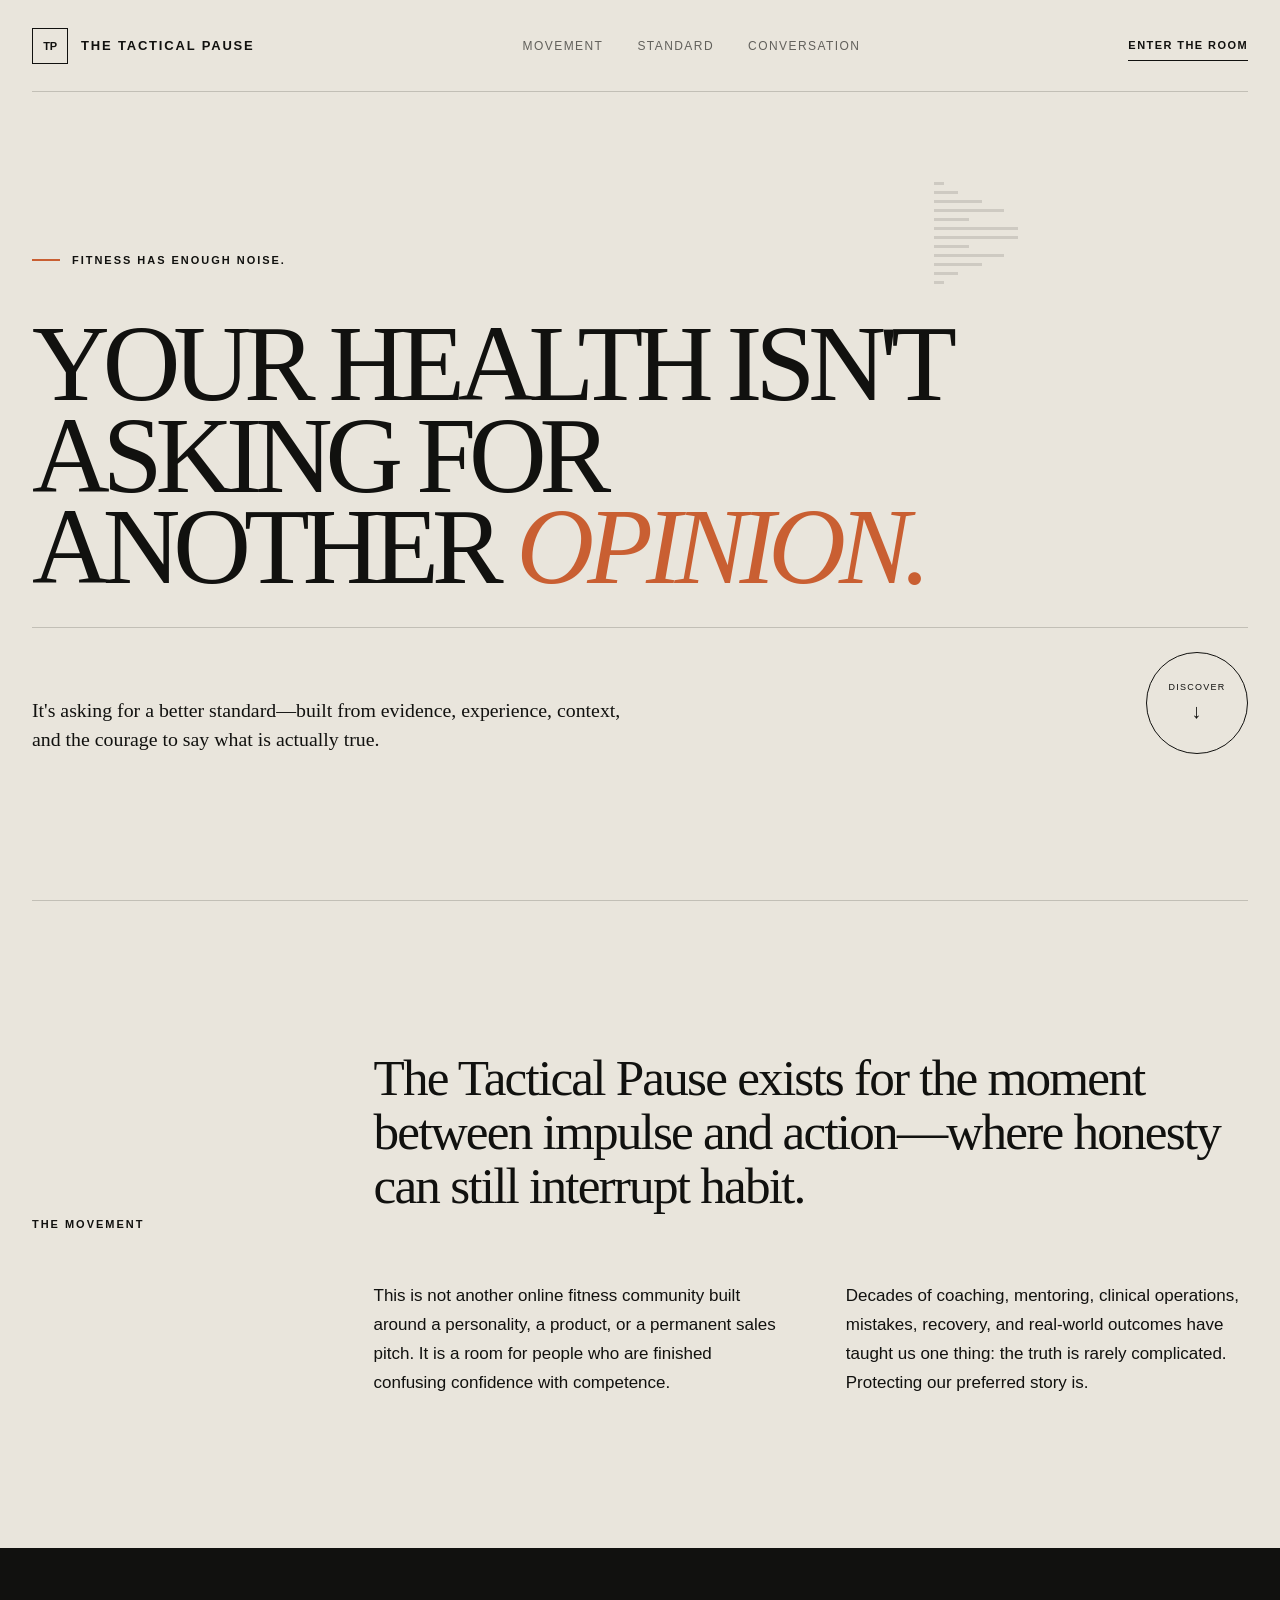
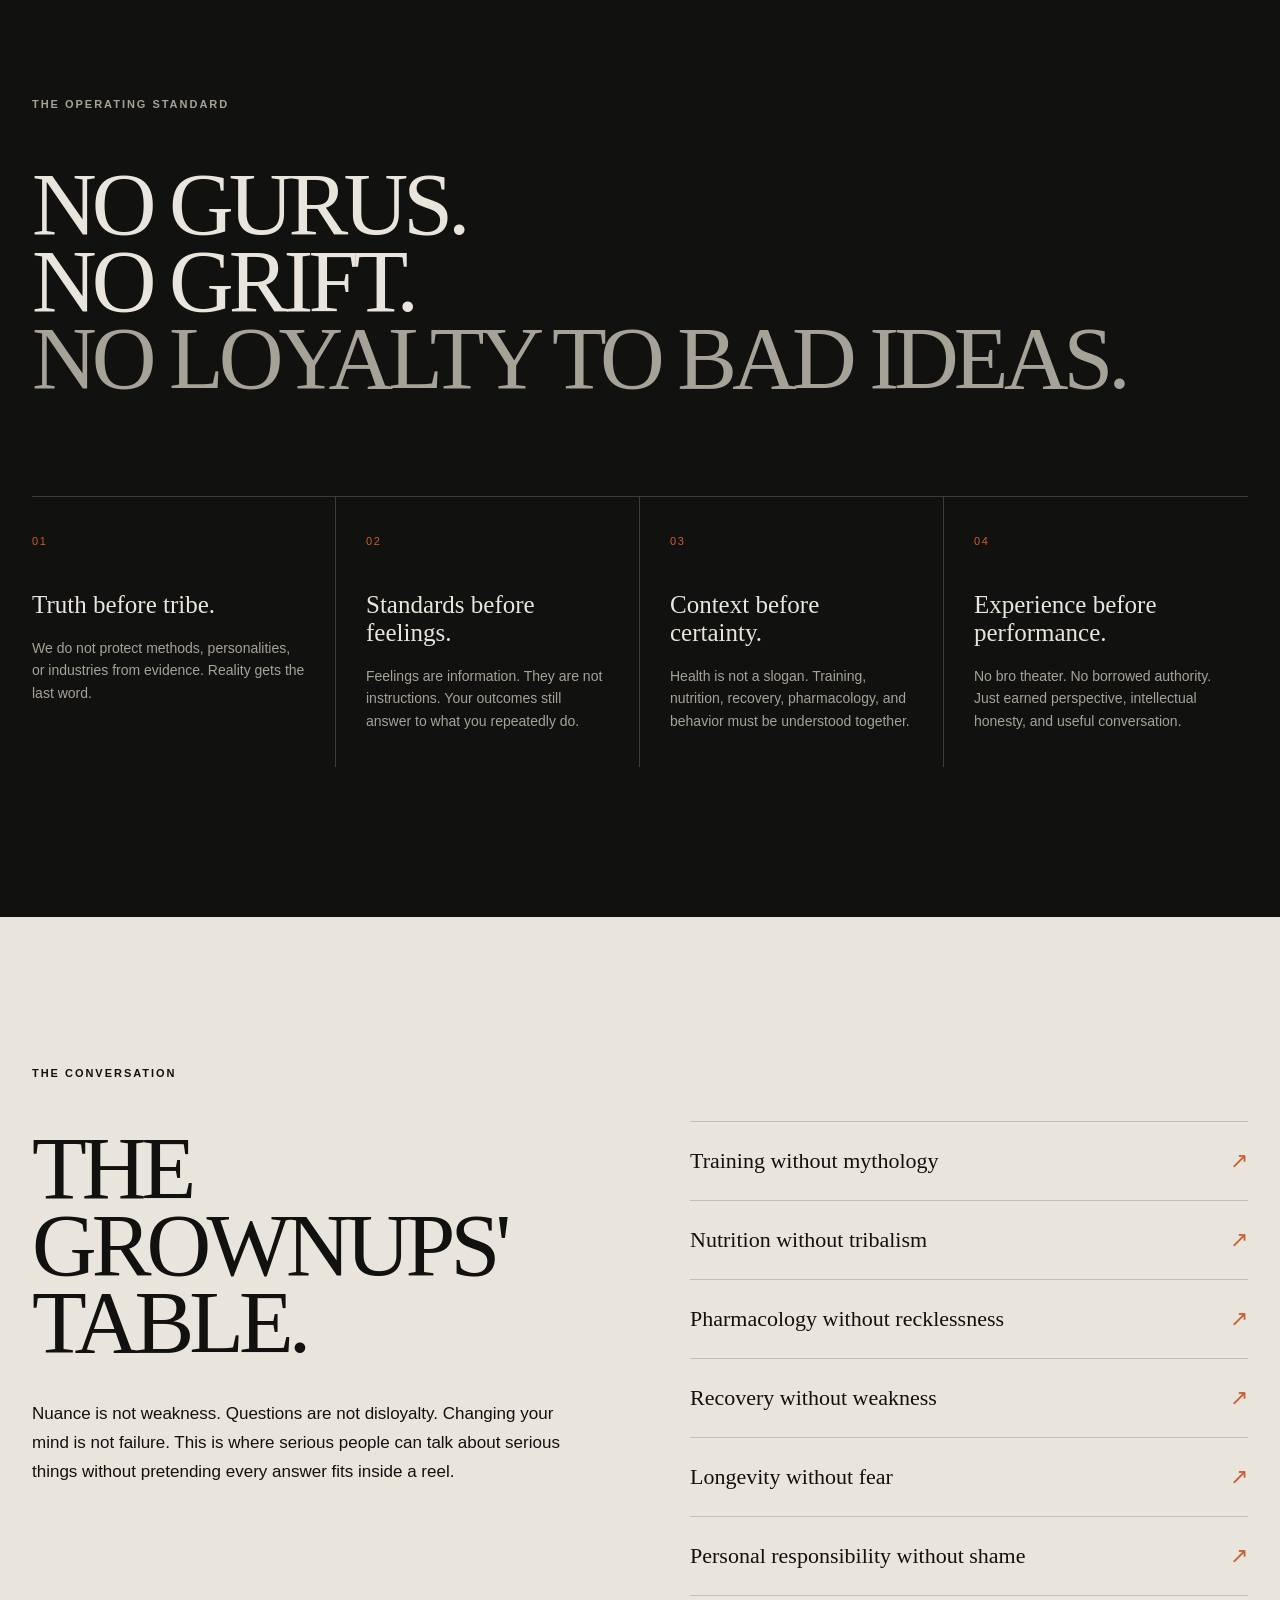
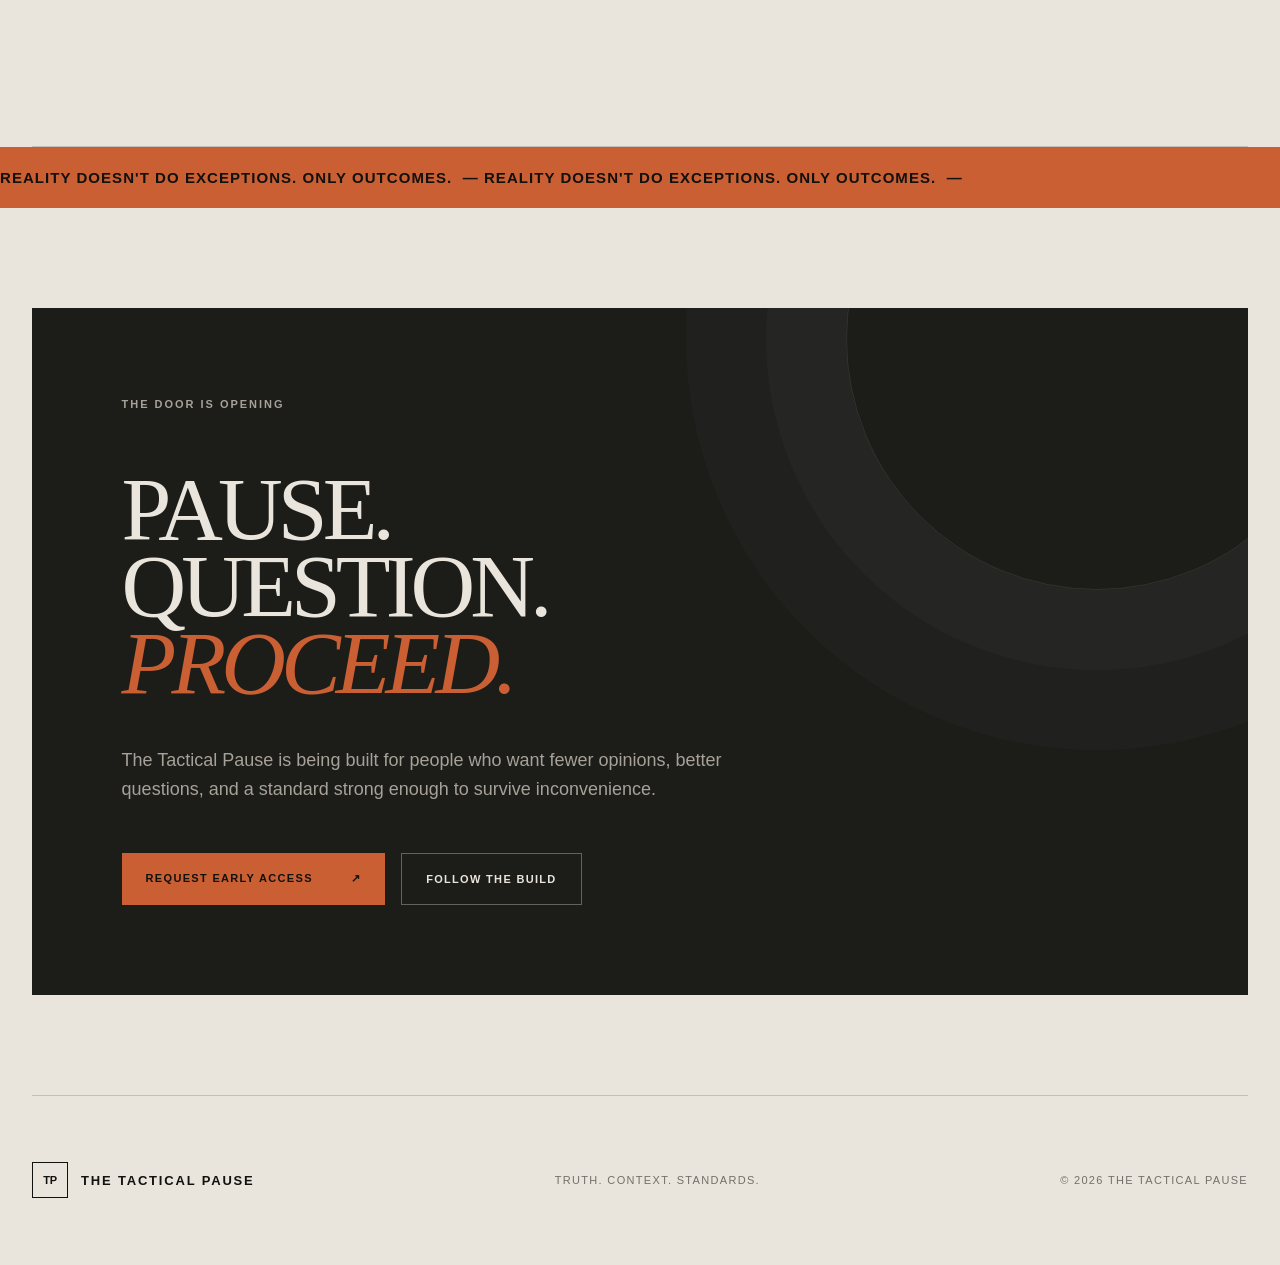
==== index.html @ b5e0a0fc "Add files via upload" ====
<!doctype html>
<html lang="en">
<head>
  <meta charset="utf-8" />
  <meta name="viewport" content="width=device-width, initial-scale=1" />
  <title>The Tactical Pause</title>
  <meta name="description" content="A higher standard for health, performance, and personal responsibility—built from decades of coaching, clinical operations, and lived experience." />
  <meta property="og:title" content="The Tactical Pause" />
  <meta property="og:description" content="Your health isn't asking for another opinion. It's asking for a better standard." />
  <meta property="og:type" content="website" />
  <meta property="og:url" content="https://thetacticalpause.com" />
  <meta name="theme-color" content="#11110f" />
  <link rel="canonical" href="https://thetacticalpause.com" />
  <link rel="stylesheet" href="styles.css" />
</head>
<body>
  <main>
    <header class="nav shell">
      <a class="brand" href="#top" aria-label="The Tactical Pause home"><span class="brand-mark">TP</span><span>The Tactical Pause</span></a>
      <nav aria-label="Main navigation"><a href="#movement">Movement</a><a href="#standard">Standard</a><a href="#conversation">Conversation</a></nav>
      <a class="nav-cta" href="#join">Enter the room</a>
    </header>

    <section id="top" class="hero shell">
      <div class="eyebrow"><span></span> Fitness has enough noise.</div>
      <h1>YOUR HEALTH ISN'T ASKING FOR<br>ANOTHER <em>OPINION.</em></h1>
      <div class="hero-bottom">
        <p>It's asking for a better standard—built from evidence, experience, context, and the courage to say what is actually true.</p>
        <a class="circle-link" href="#movement" aria-label="Discover the movement"><span>Discover</span><b>↓</b></a>
      </div>
      <div class="signal" aria-hidden="true"><i></i><i></i><i></i><i></i><i></i><i></i><i></i><i></i><i></i><i></i><i></i><i></i></div>
    </section>

    <section id="movement" class="manifesto section shell">
      <div class="section-label">The movement</div>
      <div class="manifesto-copy">
        <p class="lead">The Tactical Pause exists for the moment between impulse and action—where honesty can still interrupt habit.</p>
        <div class="columns">
          <p>This is not another online fitness community built around a personality, a product, or a permanent sales pitch. It is a room for people who are finished confusing confidence with competence.</p>
          <p>Decades of coaching, mentoring, clinical operations, mistakes, recovery, and real-world outcomes have taught us one thing: the truth is rarely complicated. Protecting our preferred story is.</p>
        </div>
      </div>
    </section>

    <section id="standard" class="standard section">
      <div class="shell">
        <div class="section-label light">The operating standard</div>
        <h2>NO GURUS.<br>NO GRIFT.<br><span>NO LOYALTY TO BAD IDEAS.</span></h2>
        <div class="principles">
          <article><span>01</span><h3>Truth before tribe.</h3><p>We do not protect methods, personalities, or industries from evidence. Reality gets the last word.</p></article>
          <article><span>02</span><h3>Standards before feelings.</h3><p>Feelings are information. They are not instructions. Your outcomes still answer to what you repeatedly do.</p></article>
          <article><span>03</span><h3>Context before certainty.</h3><p>Health is not a slogan. Training, nutrition, recovery, pharmacology, and behavior must be understood together.</p></article>
          <article><span>04</span><h3>Experience before performance.</h3><p>No bro theater. No borrowed authority. Just earned perspective, intellectual honesty, and useful conversation.</p></article>
        </div>
      </div>
    </section>

    <section id="conversation" class="conversation section shell">
      <div class="section-label">The conversation</div>
      <div class="conversation-grid">
        <div><h2>THE GROWNUPS'<br>TABLE.</h2><p>Nuance is not weakness. Questions are not disloyalty. Changing your mind is not failure. This is where serious people can talk about serious things without pretending every answer fits inside a reel.</p></div>
        <ul>
          <li>Training without mythology <span>↗</span></li><li>Nutrition without tribalism <span>↗</span></li><li>Pharmacology without recklessness <span>↗</span></li><li>Recovery without weakness <span>↗</span></li><li>Longevity without fear <span>↗</span></li><li>Personal responsibility without shame <span>↗</span></li>
        </ul>
      </div>
    </section>

    <section class="quote-band"><div class="marquee"><span>REALITY DOESN'T DO EXCEPTIONS. ONLY OUTCOMES. &nbsp;—&nbsp; </span><span>REALITY DOESN'T DO EXCEPTIONS. ONLY OUTCOMES. &nbsp;—&nbsp; </span></div></section>

    <section id="join" class="join section shell">
      <div class="join-card">
        <div class="section-label light">The door is opening</div>
        <h2>PAUSE.<br>QUESTION.<br><em>PROCEED.</em></h2>
        <p>The Tactical Pause is being built for people who want fewer opinions, better questions, and a standard strong enough to survive inconvenience.</p>
        <div class="actions"><a class="primary" href="mailto:contact@thetacticalpause.com?subject=The%20Tactical%20Pause%20-%20Early%20Access">Request early access <span>↗</span></a><a class="secondary" href="https://instagram.com/nerddisguisedasabro" target="_blank" rel="noreferrer">Follow the build</a></div>
      </div>
    </section>

    <footer class="footer shell"><a class="brand" href="#top"><span class="brand-mark">TP</span><span>The Tactical Pause</span></a><p>Truth. Context. Standards.</p><p>© <span id="year"></span> The Tactical Pause</p></footer>
  </main>
  <script>document.getElementById('year').textContent = new Date().getFullYear();</script>
</body>
</html>
---- styles.css ----
:root{--ink:#11110f;--paper:#e9e5dc;--muted:#a7a298;--burn:#c95f32;--line:rgba(17,17,15,.18)}*{box-sizing:border-box}html{scroll-behavior:smooth}body{margin:0;background:var(--paper);color:var(--ink);font-family:Arial,Helvetica,sans-serif}a{color:inherit;text-decoration:none}.shell{width:min(1420px,calc(100% - 64px));margin:0 auto}.nav{height:92px;display:flex;align-items:center;justify-content:space-between;border-bottom:1px solid var(--line);position:relative;z-index:10}.brand{display:flex;gap:13px;align-items:center;text-transform:uppercase;font-weight:800;font-size:13px;letter-spacing:.14em}.brand-mark{width:36px;height:36px;display:grid;place-items:center;border:1px solid currentColor;font-size:11px;letter-spacing:-.03em}nav{display:flex;gap:34px;font-size:12px;text-transform:uppercase;letter-spacing:.12em}nav a{opacity:.62;transition:opacity .2s}nav a:hover{opacity:1}.nav-cta{border-bottom:1px solid;padding:9px 0;text-transform:uppercase;font-size:11px;font-weight:800;letter-spacing:.13em}.hero{min-height:calc(100vh - 92px);display:flex;flex-direction:column;justify-content:center;position:relative;overflow:hidden;padding:70px 0 54px}.eyebrow,.section-label{text-transform:uppercase;letter-spacing:.18em;font-size:11px;font-weight:800;display:flex;align-items:center;gap:12px}.eyebrow span{display:block;width:28px;height:2px;background:var(--burn)}h1{font-family:Georgia,'Times New Roman',serif;font-size:clamp(58px,8.4vw,136px);line-height:.85;letter-spacing:-.065em;font-weight:500;margin:52px 0 34px;max-width:1300px}h1 em,.join h2 em{color:var(--burn);font-weight:500}.hero-bottom{display:flex;justify-content:space-between;align-items:end;border-top:1px solid var(--line);padding-top:24px}.hero-bottom p{max-width:620px;font-family:Georgia,serif;font-size:clamp(18px,1.55vw,24px);line-height:1.45;margin:0}.circle-link{width:102px;height:102px;border:1px solid var(--ink);border-radius:50%;display:flex;flex-direction:column;justify-content:center;align-items:center;gap:8px;text-transform:uppercase;font-size:9px;letter-spacing:.14em;transition:.25s}.circle-link b{font-size:20px}.circle-link:hover{background:var(--ink);color:var(--paper);transform:rotate(-6deg)}.signal{display:flex;align-items:end;gap:6px;position:absolute;right:18%;top:12%;height:88px;opacity:.12;transform:rotate(90deg)}.signal i{width:3px;background:var(--ink);animation:pulse 1.5s ease-in-out infinite alternate}.signal i:nth-child(1),.signal i:nth-child(12){height:10px}.signal i:nth-child(2),.signal i:nth-child(11){height:24px}.signal i:nth-child(3),.signal i:nth-child(10){height:48px}.signal i:nth-child(4),.signal i:nth-child(9){height:70px}.signal i:nth-child(5),.signal i:nth-child(8){height:35px}.signal i:nth-child(6),.signal i:nth-child(7){height:84px}.signal i:nth-child(odd){animation-delay:.25s}@keyframes pulse{to{transform:scaleY(.55)}}.section{padding-top:150px;padding-bottom:150px}.manifesto{display:grid;grid-template-columns:1fr 3fr;gap:50px;border-top:1px solid var(--line)}.manifesto-copy .lead{font-family:Georgia,serif;font-size:clamp(34px,4vw,64px);line-height:1.05;letter-spacing:-.035em;margin:0 0 70px;max-width:1050px}.columns{display:grid;grid-template-columns:1fr 1fr;gap:70px;max-width:920px;margin-left:auto}.columns p{font-size:17px;line-height:1.7;margin:0}.standard{background:var(--ink);color:var(--paper)}.section-label.light{color:var(--muted)}.standard h2,.conversation h2,.join h2{font-family:Georgia,serif;font-size:clamp(52px,7vw,108px);line-height:.86;letter-spacing:-.055em;font-weight:500;margin:55px 0 100px}.standard h2 span{color:var(--muted)}.principles{display:grid;grid-template-columns:repeat(4,1fr);border-top:1px solid rgba(233,229,220,.2)}.principles article{padding:34px 30px 15px 0;border-right:1px solid rgba(233,229,220,.2);min-height:270px}.principles article:not(:first-child){padding-left:30px}.principles article:last-child{border-right:0}.principles span{color:var(--burn);font-size:11px;letter-spacing:.15em}.principles h3{font-family:Georgia,serif;font-size:25px;font-weight:500;margin:42px 0 18px}.principles p{color:var(--muted);font-size:14px;line-height:1.6}.conversation{border-bottom:1px solid var(--line)}.conversation-grid{display:grid;grid-template-columns:1fr 1fr;gap:100px}.conversation h2{margin:50px 0 40px}.conversation-grid>div p{max-width:600px;font-size:17px;line-height:1.7}.conversation ul{margin:42px 0 0;padding:0;list-style:none}.conversation li{display:flex;justify-content:space-between;align-items:center;border-top:1px solid var(--line);padding:26px 0;font-family:Georgia,serif;font-size:22px}.conversation li:last-child{border-bottom:1px solid var(--line)}.conversation li span{color:var(--burn)}.quote-band{overflow:hidden;background:var(--burn);color:var(--ink);padding:22px 0}.marquee{display:flex;width:max-content;animation:marquee 24s linear infinite;font-weight:900;letter-spacing:.07em;font-size:15px}@keyframes marquee{to{transform:translateX(-50%)}}.join{padding-top:100px;padding-bottom:100px}.join-card{background:#1c1c19;color:var(--paper);padding:clamp(44px,7vw,100px);position:relative;overflow:hidden}.join-card:after{content:"";position:absolute;width:500px;height:500px;border:1px solid rgba(233,229,220,.1);border-radius:50%;right:-100px;top:-220px;box-shadow:0 0 0 80px rgba(233,229,220,.025),0 0 0 160px rgba(233,229,220,.02)}.join h2{margin:60px 0 45px;position:relative;z-index:1}.join p{max-width:670px;color:var(--muted);font-size:18px;line-height:1.65;position:relative;z-index:1}.actions{display:flex;gap:16px;margin-top:48px;position:relative;z-index:1;flex-wrap:wrap}.primary,.secondary{padding:19px 24px;text-transform:uppercase;font-size:11px;font-weight:800;letter-spacing:.12em}.primary{background:var(--burn);color:var(--ink);display:flex;gap:38px}.secondary{border:1px solid rgba(233,229,220,.35)}.footer{min-height:170px;display:flex;justify-content:space-between;align-items:center;border-top:1px solid var(--line);font-size:11px;text-transform:uppercase;letter-spacing:.12em}.footer p{opacity:.55}@media(max-width:900px){.shell{width:min(100% - 36px,1420px)}nav{display:none}.nav-cta{font-size:9px}.hero{min-height:auto;padding-top:100px}h1{font-size:clamp(48px,14vw,92px);line-height:.89;margin-top:38px}.hero-bottom{align-items:flex-start;gap:25px}.circle-link{width:76px;height:76px;flex:0 0 auto}.manifesto{grid-template-columns:1fr}.columns,.conversation-grid{grid-template-columns:1fr;gap:45px}.principles{grid-template-columns:1fr 1fr}.principles article:nth-child(2){border-right:0}.section{padding-top:100px;padding-bottom:100px}.footer{flex-direction:column;justify-content:center;gap:18px;align-items:flex-start;padding:45px 0}}@media(max-width:560px){.nav{height:76px}.brand>span:last-child{display:none}.hero{padding-top:78px}.hero-bottom{flex-direction:column}.circle-link{align-self:flex-end}.manifesto-copy .lead{font-size:34px}.columns{gap:30px}.standard h2,.conversation h2,.join h2{font-size:50px}.principles{grid-template-columns:1fr}.principles article,.principles article:not(:first-child){border-right:0;border-bottom:1px solid rgba(233,229,220,.2);padding:28px 0;min-height:0}.principles h3{margin:24px 0 12px}.conversation li{font-size:18px}.join{width:100%}.join-card{padding:60px 24px}}@media(prefers-reduced-motion:reduce){*{scroll-behavior:auto!important;animation-duration:.01ms!important;animation-iteration-count:1!important}}
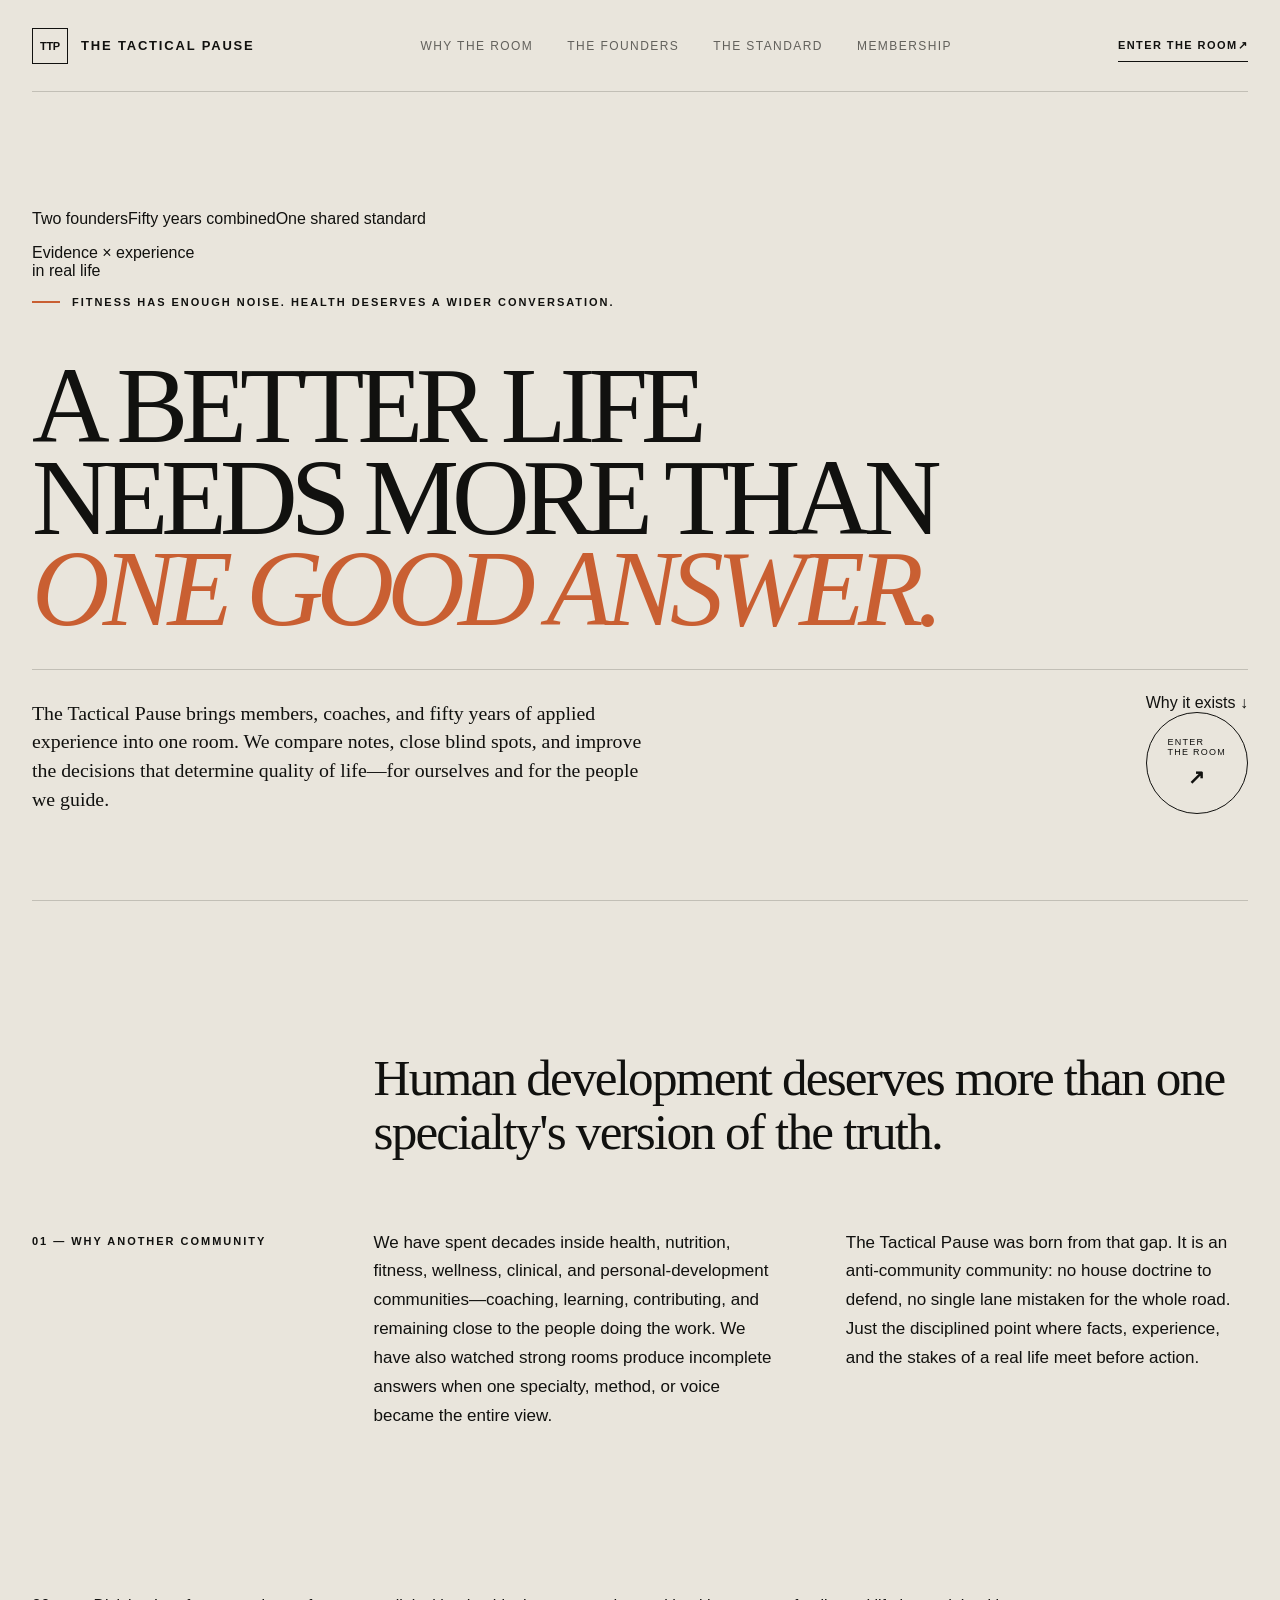
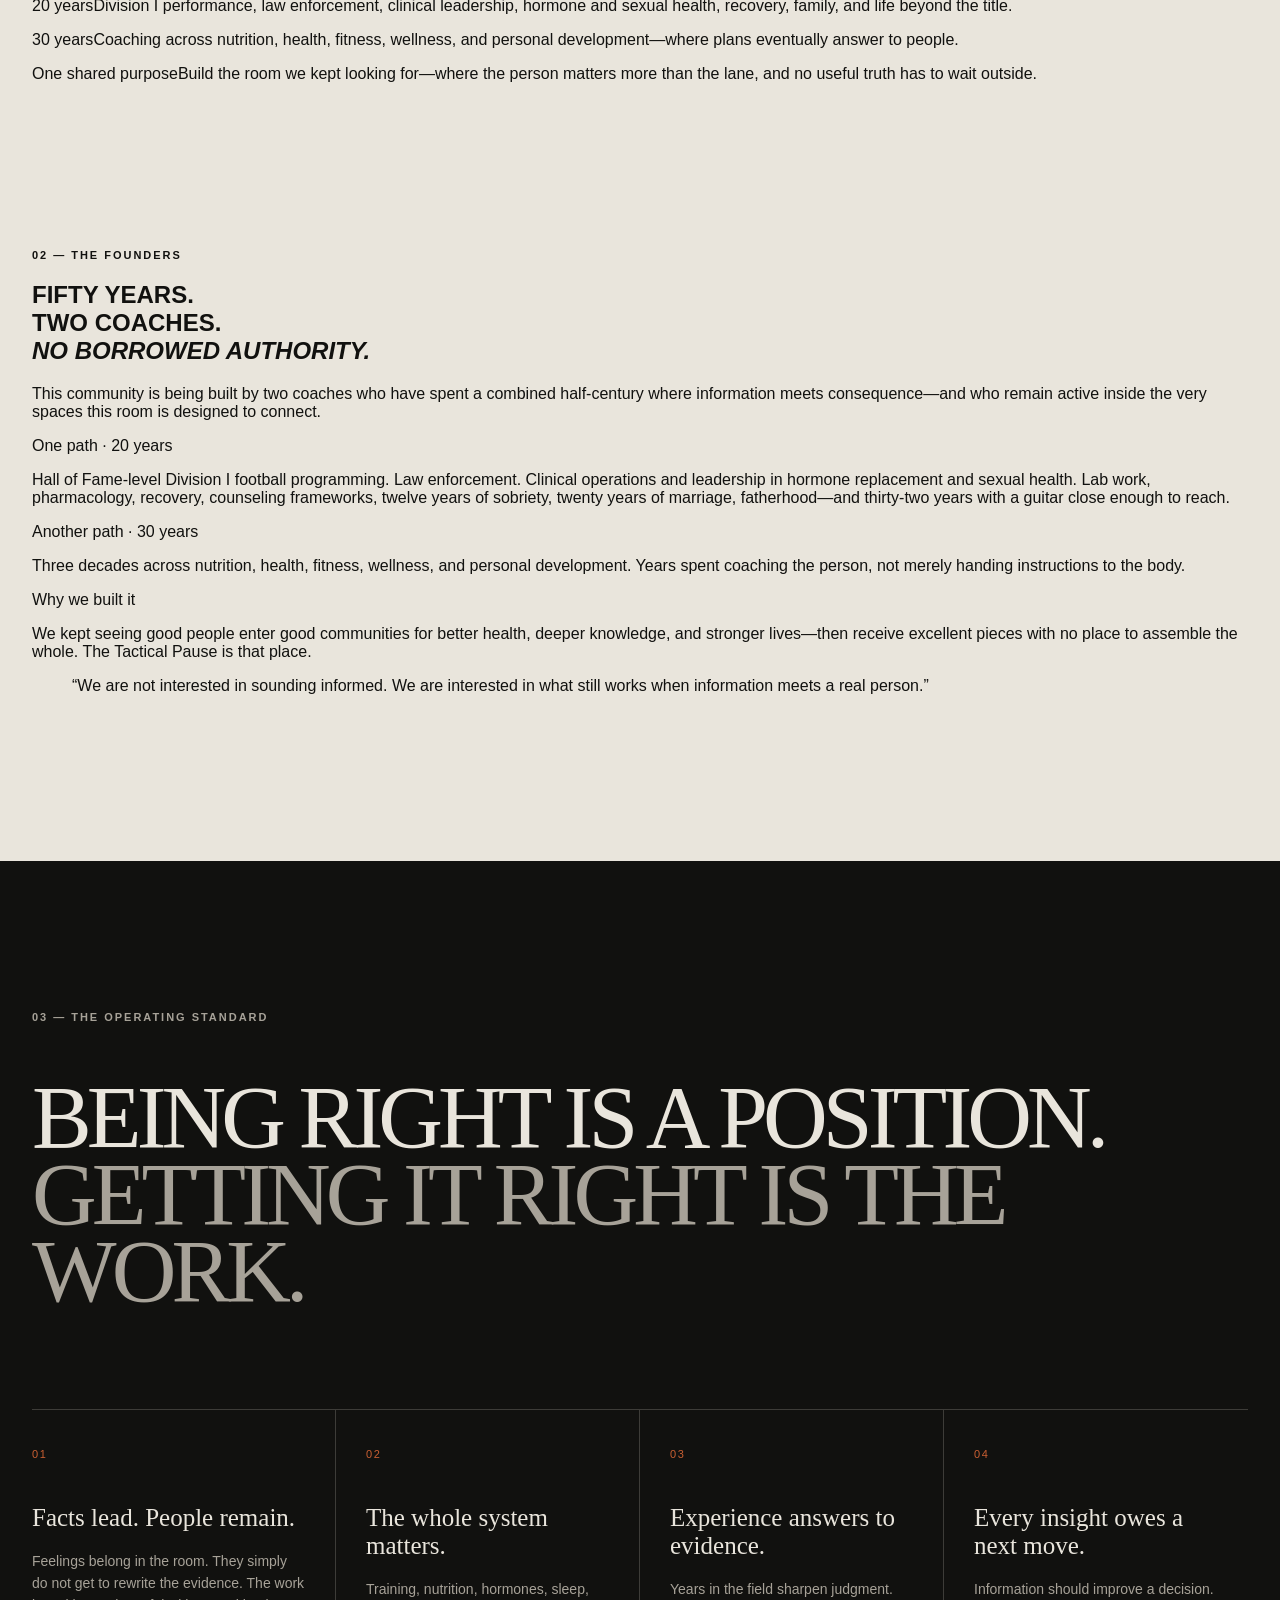
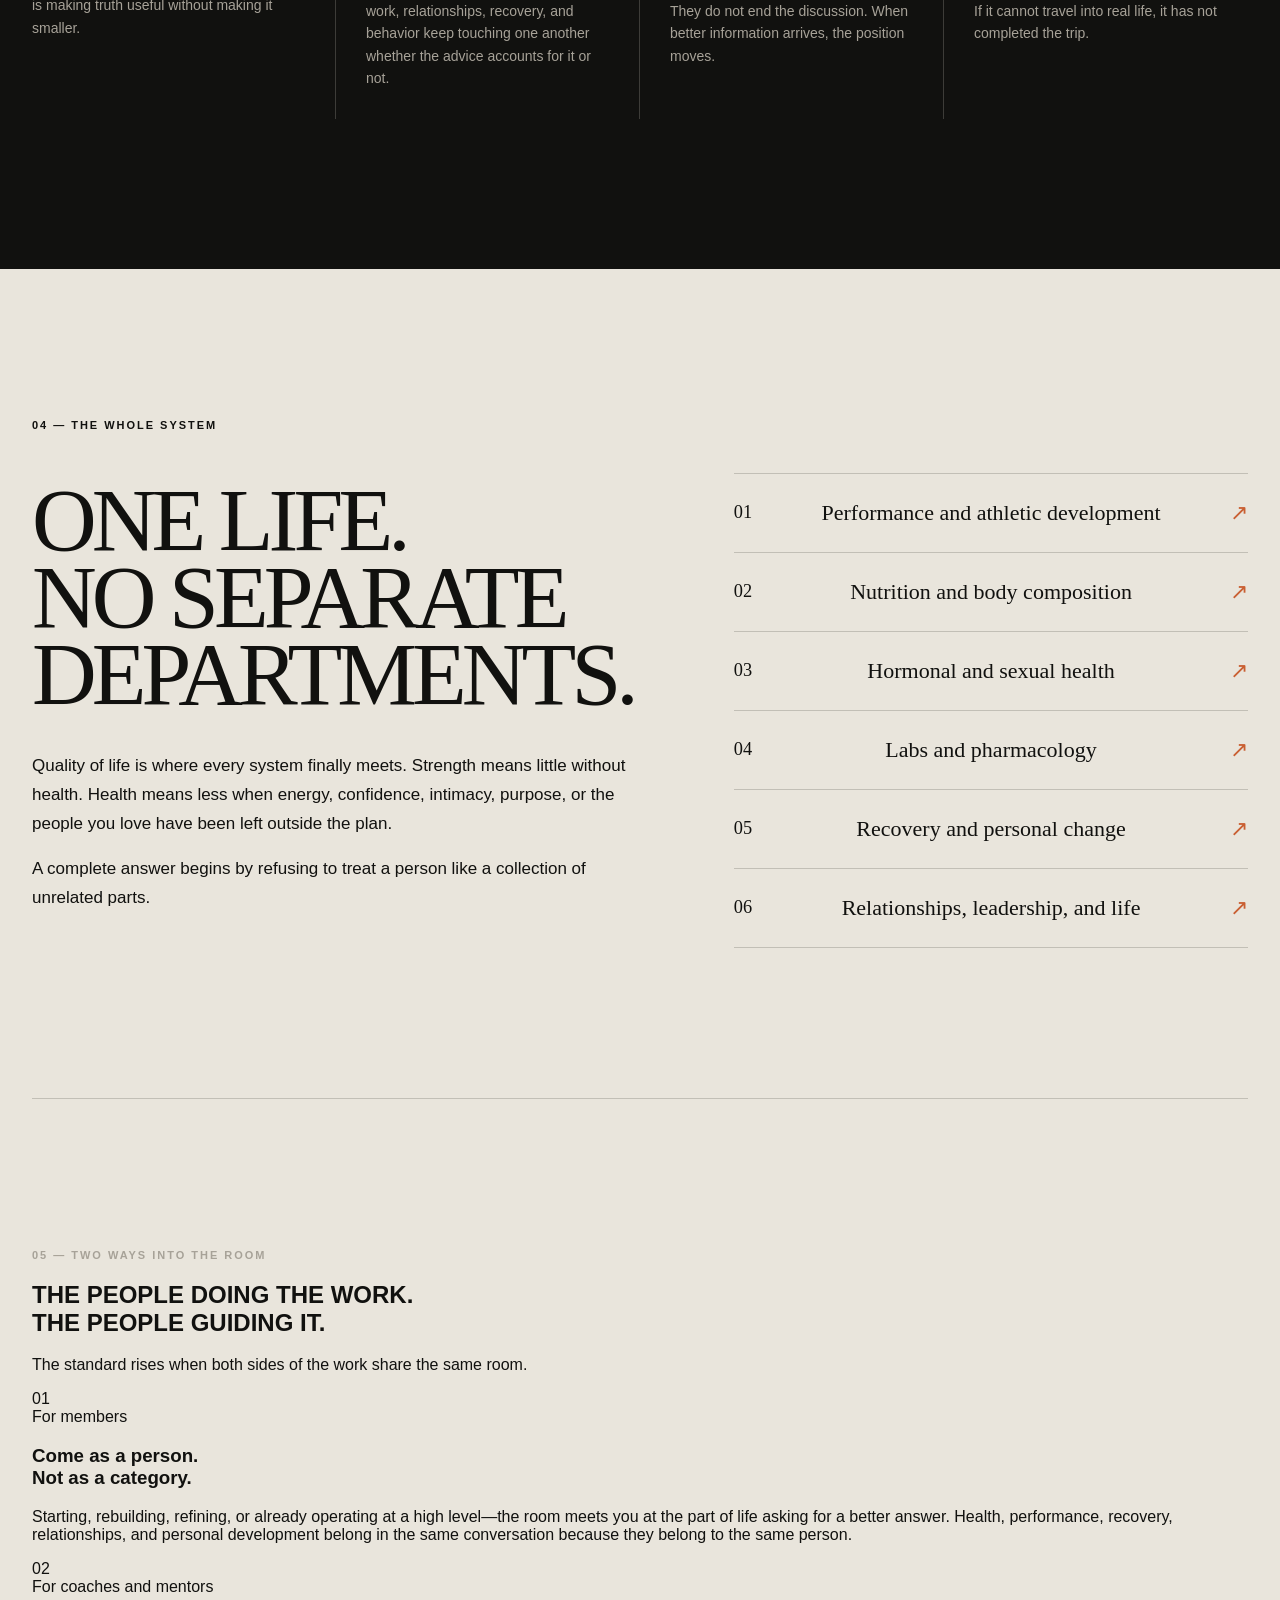
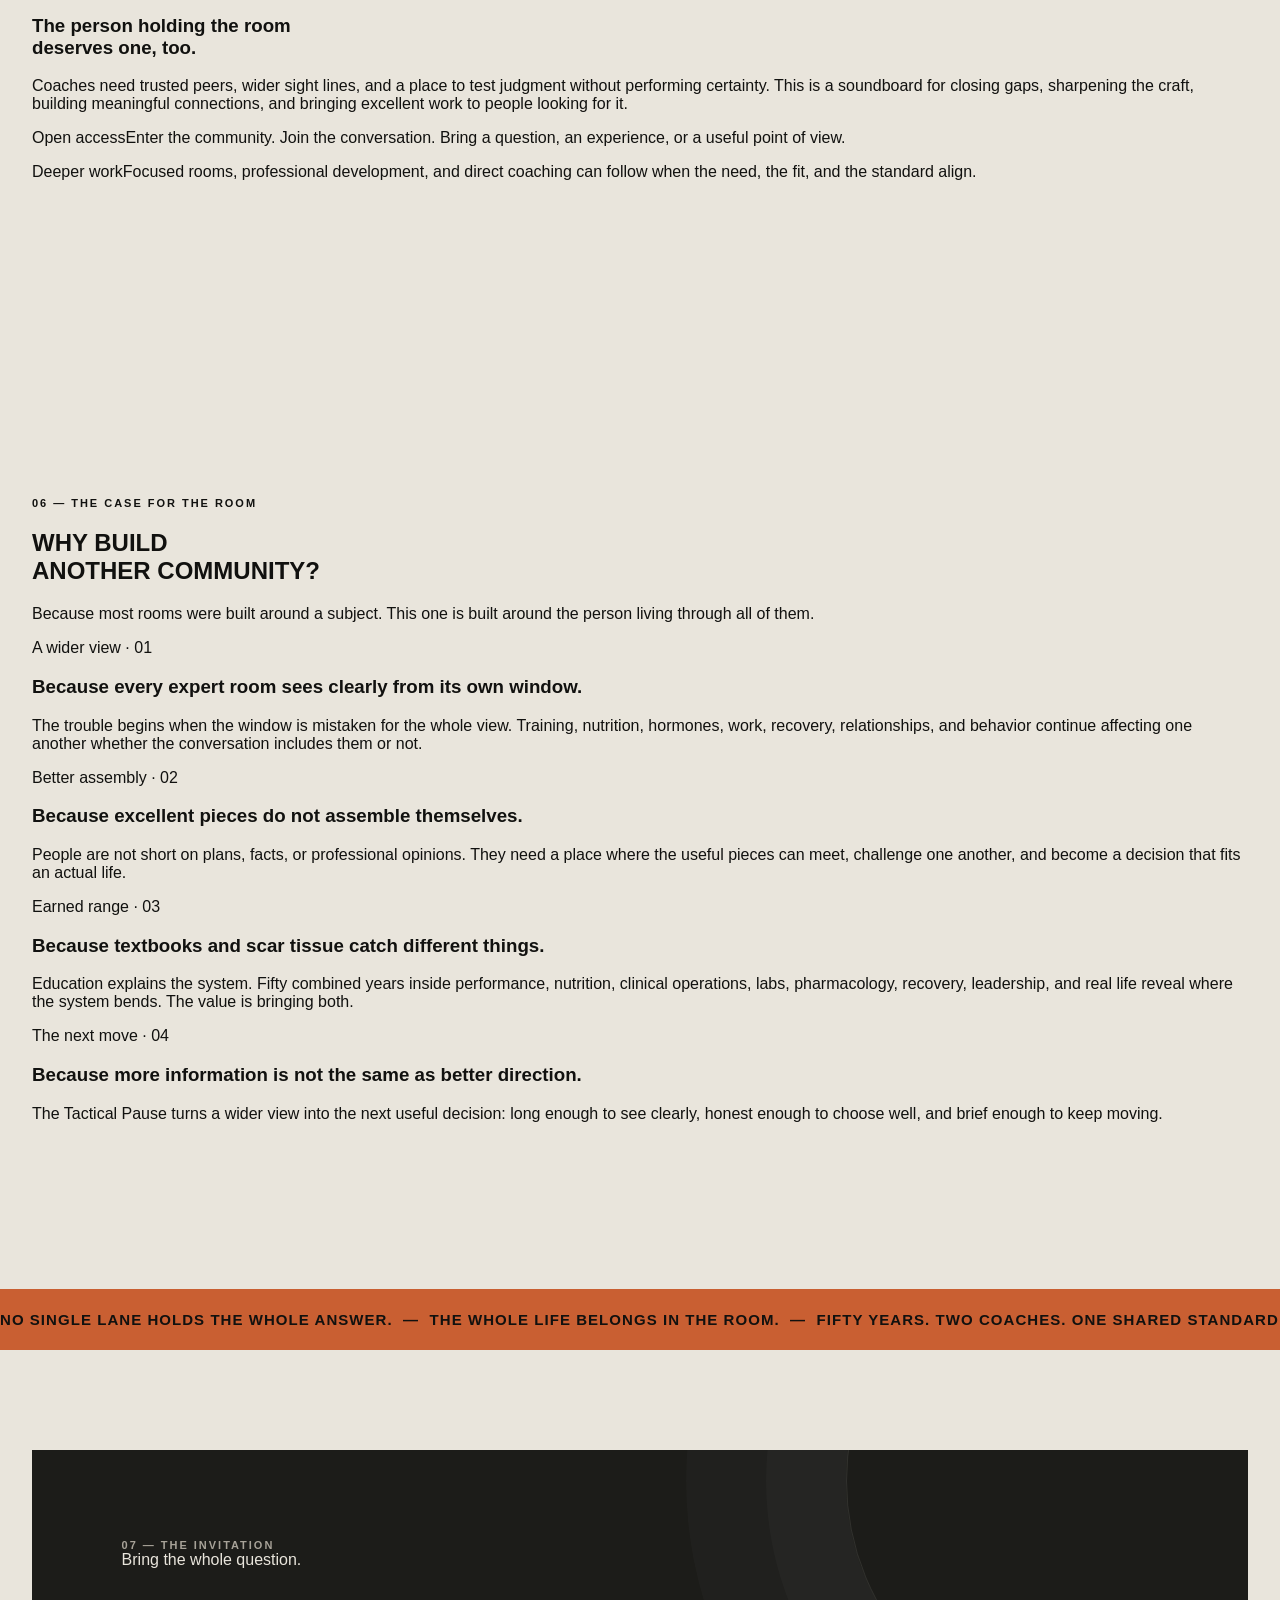
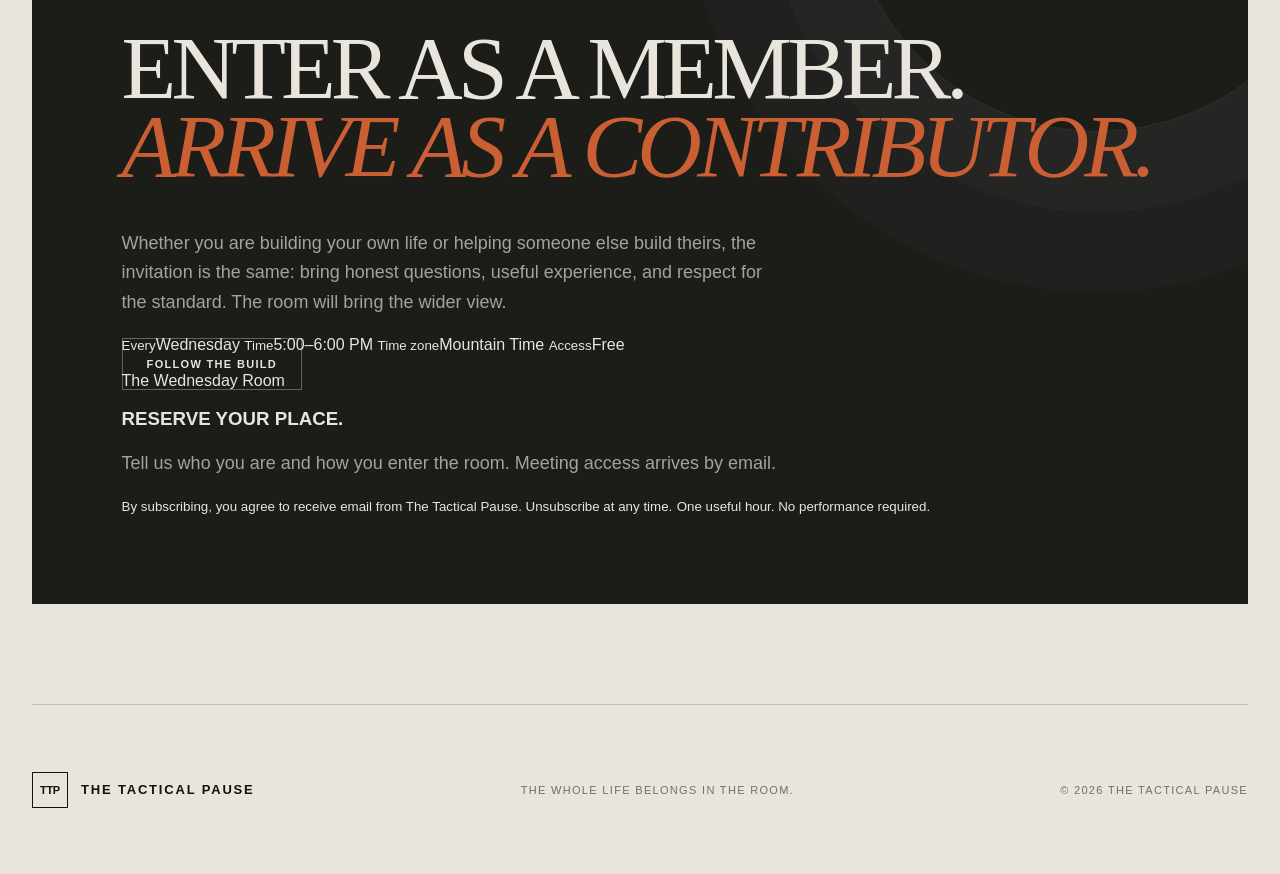
==== commit a6f81091: "Prepare redesigned homepage for preview Updated the content and structure of the index.html file, in" ====
--- a/index.html
+++ b/index.html
@@ -4,79 +4,179 @@
   <meta charset="utf-8" />
   <meta name="viewport" content="width=device-width, initial-scale=1" />
   <title>The Tactical Pause</title>
-  <meta name="description" content="A higher standard for health, performance, and personal responsibility—built from decades of coaching, clinical operations, and lived experience." />
+  <meta name="description" content="Two coaches. Fifty years of experience. One independent room for people building better lives and coaches sharpening how they help others." />
   <meta property="og:title" content="The Tactical Pause" />
-  <meta property="og:description" content="Your health isn't asking for another opinion. It's asking for a better standard." />
+  <meta property="og:description" content="The whole life belongs in the room. Fifty years of evidence, experience, and practical truth." />
   <meta property="og:type" content="website" />
-  <meta property="og:url" content="https://thetacticalpause.com" />
+  <meta property="og:url" content="https://www.thetacticalpause.com/" />
+  <meta property="og:image" content="https://www.thetacticalpause.com/og.png" />
+  <meta property="og:image:width" content="1731" />
+  <meta property="og:image:height" content="909" />
+  <meta property="og:image:alt" content="The Tactical Pause — Better questions. Stronger standards." />
+  <meta name="twitter:card" content="summary_large_image" />
+  <meta name="twitter:title" content="The Tactical Pause" />
+  <meta name="twitter:description" content="The whole life belongs in the room. Fifty years of evidence, experience, and practical truth." />
+  <meta name="twitter:image" content="https://www.thetacticalpause.com/og.png" />
   <meta name="theme-color" content="#11110f" />
-  <link rel="canonical" href="https://thetacticalpause.com" />
+  <link rel="canonical" href="https://www.thetacticalpause.com/" />
+  <link rel="preconnect" href="https://fonts.googleapis.com" />
+  <link rel="preconnect" href="https://fonts.gstatic.com" crossorigin />
+  <link href="https://fonts.googleapis.com/css2?family=Archivo:wdth,wght@75..125,100..900&amp;family=Libre+Bodoni:wght@400;500;600;700&amp;family=Source+Serif+4:opsz,wght@8..60,600..900&amp;display=swap" rel="stylesheet" />
   <link rel="stylesheet" href="styles.css" />
+  <link rel="stylesheet" href="redesign.css" />
 </head>
 <body>
   <main>
     <header class="nav shell">
-      <a class="brand" href="#top" aria-label="The Tactical Pause home"><span class="brand-mark">TP</span><span>The Tactical Pause</span></a>
-      <nav aria-label="Main navigation"><a href="#movement">Movement</a><a href="#standard">Standard</a><a href="#conversation">Conversation</a></nav>
-      <a class="nav-cta" href="#join">Enter the room</a>
+      <a class="brand" href="#top" aria-label="The Tactical Pause home"><span class="brand-mark">TTP</span><span>The Tactical Pause</span></a>
+      <nav aria-label="Main navigation"><a href="#reason">Why the room</a><a href="#story">The founders</a><a href="#standard">The standard</a><a href="#membership">Membership</a></nav>
+      <a class="nav-cta" href="#join"><span>Enter the room</span><b aria-hidden="true">↗</b></a>
     </header>
 
     <section id="top" class="hero shell">
-      <div class="eyebrow"><span></span> Fitness has enough noise.</div>
-      <h1>YOUR HEALTH ISN'T ASKING FOR<br>ANOTHER <em>OPINION.</em></h1>
+      <div class="hero-meta" aria-label="The Tactical Pause introduction">
+        <p><span>Two founders</span><span>Fifty years combined</span><span>One shared standard</span></p>
+        <p>Evidence × experience<br>in real life</p>
+      </div>
+      <div class="eyebrow"><span></span> Fitness has enough noise. Health deserves a wider conversation.</div>
+      <h1>A BETTER LIFE<br>NEEDS MORE THAN<br><em>ONE GOOD ANSWER.</em></h1>
       <div class="hero-bottom">
-        <p>It's asking for a better standard—built from evidence, experience, context, and the courage to say what is actually true.</p>
-        <a class="circle-link" href="#movement" aria-label="Discover the movement"><span>Discover</span><b>↓</b></a>
+        <p>The Tactical Pause brings members, coaches, and fifty years of applied experience into one room. We compare notes, close blind spots, and improve the decisions that determine quality of life—for ourselves and for the people we guide.</p>
+        <div class="hero-actions"><a class="text-link" href="#reason">Why it exists <span>↓</span></a><a class="circle-link" href="#join" aria-label="Enter the room"><span>Enter<br>the room</span><b>↗</b></a></div>
       </div>
-      <div class="signal" aria-hidden="true"><i></i><i></i><i></i><i></i><i></i><i></i><i></i><i></i><i></i><i></i><i></i><i></i></div>
+      <div class="pause-mark" aria-hidden="true"><i></i><i></i></div>
     </section>
 
-    <section id="movement" class="manifesto section shell">
-      <div class="section-label">The movement</div>
+    <section id="reason" class="manifesto section shell">
+      <div class="section-label">01 — Why another community</div>
       <div class="manifesto-copy">
-        <p class="lead">The Tactical Pause exists for the moment between impulse and action—where honesty can still interrupt habit.</p>
+        <!-- Tabled copy: The problem was never a shortage of communities. It was finding one built to develop the person—not defend the specialty. -->
+        <p class="lead">Human development deserves more than one specialty's version of the truth.</p>
         <div class="columns">
-          <p>This is not another online fitness community built around a personality, a product, or a permanent sales pitch. It is a room for people who are finished confusing confidence with competence.</p>
-          <p>Decades of coaching, mentoring, clinical operations, mistakes, recovery, and real-world outcomes have taught us one thing: the truth is rarely complicated. Protecting our preferred story is.</p>
+          <p>We have spent decades inside health, nutrition, fitness, wellness, clinical, and personal-development communities—coaching, learning, contributing, and remaining close to the people doing the work. We have also watched strong rooms produce incomplete answers when one specialty, method, or voice became the entire view.</p>
+          <p>The Tactical Pause was born from that gap. It is an anti-community community: no house doctrine to defend, no single lane mistaken for the whole road. Just the disciplined point where facts, experience, and the stakes of a real life meet before action.</p>
         </div>
+      </div>
+    </section>
+
+    <section class="proof-strip" aria-label="What guides The Tactical Pause">
+      <div class="shell proof-grid">
+        <p><span>20 years</span>Division I performance, law enforcement, clinical leadership, hormone and sexual health, recovery, family, and life beyond the title.</p>
+        <p><span>30 years</span>Coaching across nutrition, health, fitness, wellness, and personal development—where plans eventually answer to people.</p>
+        <p><span>One shared purpose</span>Build the room we kept looking for—where the person matters more than the lane, and no useful truth has to wait outside.</p>
+      </div>
+    </section>
+
+    <section id="story" class="story section shell">
+      <div class="story-heading">
+        <div class="section-label">02 — The founders</div>
+        <h2>FIFTY YEARS.<br>TWO COACHES.<br><em>NO BORROWED AUTHORITY.</em></h2>
+      </div>
+      <div class="story-body">
+        <p class="story-lead">This community is being built by two coaches who have spent a combined half-century where information meets consequence—and who remain active inside the very spaces this room is designed to connect.</p>
+        <div class="founder-ledger">
+          <article><span>One path · 20 years</span><p>Hall of Fame-level Division I football programming. Law enforcement. Clinical operations and leadership in hormone replacement and sexual health. Lab work, pharmacology, recovery, counseling frameworks, twelve years of sobriety, twenty years of marriage, fatherhood—and thirty-two years with a guitar close enough to reach.</p></article>
+          <article><span>Another path · 30 years</span><p>Three decades across nutrition, health, fitness, wellness, and personal development. Years spent coaching the person, not merely handing instructions to the body.</p></article>
+        </div>
+        <div class="story-note"><span>Why we built it</span><p>We kept seeing good people enter good communities for better health, deeper knowledge, and stronger lives—then receive excellent pieces with no place to assemble the whole. The Tactical Pause is that place.</p></div>
+        <blockquote>“We are not interested in sounding informed. We are interested in what still works when information meets a real person.”</blockquote>
       </div>
     </section>
 
     <section id="standard" class="standard section">
       <div class="shell">
-        <div class="section-label light">The operating standard</div>
-        <h2>NO GURUS.<br>NO GRIFT.<br><span>NO LOYALTY TO BAD IDEAS.</span></h2>
+        <div class="section-label light">03 — The operating standard</div>
+        <h2>BEING RIGHT IS A POSITION.<br><span>GETTING IT RIGHT IS THE WORK.</span></h2>
         <div class="principles">
-          <article><span>01</span><h3>Truth before tribe.</h3><p>We do not protect methods, personalities, or industries from evidence. Reality gets the last word.</p></article>
-          <article><span>02</span><h3>Standards before feelings.</h3><p>Feelings are information. They are not instructions. Your outcomes still answer to what you repeatedly do.</p></article>
-          <article><span>03</span><h3>Context before certainty.</h3><p>Health is not a slogan. Training, nutrition, recovery, pharmacology, and behavior must be understood together.</p></article>
-          <article><span>04</span><h3>Experience before performance.</h3><p>No bro theater. No borrowed authority. Just earned perspective, intellectual honesty, and useful conversation.</p></article>
+          <article><span>01</span><h3>Facts lead. People remain.</h3><p>Feelings belong in the room. They simply do not get to rewrite the evidence. The work is making truth useful without making it smaller.</p></article>
+          <article><span>02</span><h3>The whole system matters.</h3><p>Training, nutrition, hormones, sleep, work, relationships, recovery, and behavior keep touching one another whether the advice accounts for it or not.</p></article>
+          <article><span>03</span><h3>Experience answers to evidence.</h3><p>Years in the field sharpen judgment. They do not end the discussion. When better information arrives, the position moves.</p></article>
+          <article><span>04</span><h3>Every insight owes a next move.</h3><p>Information should improve a decision. If it cannot travel into real life, it has not completed the trip.</p></article>
         </div>
       </div>
     </section>
 
     <section id="conversation" class="conversation section shell">
-      <div class="section-label">The conversation</div>
+      <div class="section-label">04 — The whole system</div>
       <div class="conversation-grid">
-        <div><h2>THE GROWNUPS'<br>TABLE.</h2><p>Nuance is not weakness. Questions are not disloyalty. Changing your mind is not failure. This is where serious people can talk about serious things without pretending every answer fits inside a reel.</p></div>
-        <ul>
-          <li>Training without mythology <span>↗</span></li><li>Nutrition without tribalism <span>↗</span></li><li>Pharmacology without recklessness <span>↗</span></li><li>Recovery without weakness <span>↗</span></li><li>Longevity without fear <span>↗</span></li><li>Personal responsibility without shame <span>↗</span></li>
-        </ul>
+        <div><h2>ONE LIFE.<br>NO SEPARATE DEPARTMENTS.</h2><p>Quality of life is where every system finally meets. Strength means little without health. Health means less when energy, confidence, intimacy, purpose, or the people you love have been left outside the plan.</p><p class="aside-copy">A complete answer begins by refusing to treat a person like a collection of unrelated parts.</p></div>
+        <ul><li><small>01</small> Performance and athletic development <span>↗</span></li><li><small>02</small> Nutrition and body composition <span>↗</span></li><li><small>03</small> Hormonal and sexual health <span>↗</span></li><li><small>04</small> Labs and pharmacology <span>↗</span></li><li><small>05</small> Recovery and personal change <span>↗</span></li><li><small>06</small> Relationships, leadership, and life <span>↗</span></li></ul>
       </div>
     </section>
 
-    <section class="quote-band"><div class="marquee"><span>REALITY DOESN'T DO EXCEPTIONS. ONLY OUTCOMES. &nbsp;—&nbsp; </span><span>REALITY DOESN'T DO EXCEPTIONS. ONLY OUTCOMES. &nbsp;—&nbsp; </span></div></section>
+    <section id="membership" class="membership section">
+      <div class="shell">
+        <div class="membership-head">
+          <div class="section-label light">05 — Two ways into the room</div>
+          <h2>THE PEOPLE DOING THE WORK.<br><span>THE PEOPLE GUIDING IT.</span></h2>
+          <p>The standard rises when both sides of the work share the same room.</p>
+        </div>
+        <div class="membership-grid">
+          <article>
+            <div class="membership-number">01</div>
+            <span class="membership-type">For members</span>
+            <h3>Come as a person.<br>Not as a category.</h3>
+            <p>Starting, rebuilding, refining, or already operating at a high level—the room meets you at the part of life asking for a better answer. Health, performance, recovery, relationships, and personal development belong in the same conversation because they belong to the same person.</p>
+          </article>
+          <article>
+            <div class="membership-number">02</div>
+            <span class="membership-type">For coaches and mentors</span>
+            <h3>The person holding the room<br>deserves one, too.</h3>
+            <p>Coaches need trusted peers, wider sight lines, and a place to test judgment without performing certainty. This is a soundboard for closing gaps, sharpening the craft, building meaningful connections, and bringing excellent work to people looking for it.</p>
+          </article>
+        </div>
+        <div class="access-rail">
+          <p><span>Open access</span>Enter the community. Join the conversation. Bring a question, an experience, or a useful point of view.</p>
+          <p><span>Deeper work</span>Focused rooms, professional development, and direct coaching can follow when the need, the fit, and the standard align.</p>
+        </div>
+      </div>
+    </section>
+
+    <section class="field-notes section">
+      <div class="shell">
+        <div class="notes-head">
+          <div><div class="section-label">06 — The case for the room</div><h2>WHY BUILD<br>ANOTHER COMMUNITY?</h2></div>
+          <p>Because most rooms were built around a subject. This one is built around the person living through all of them.</p>
+        </div>
+        <div class="notes-grid">
+          <article><span>A wider view · 01</span><h3>Because every expert room sees clearly from its own window.</h3><p>The trouble begins when the window is mistaken for the whole view. Training, nutrition, hormones, work, recovery, relationships, and behavior continue affecting one another whether the conversation includes them or not.</p></article>
+          <article><span>Better assembly · 02</span><h3>Because excellent pieces do not assemble themselves.</h3><p>People are not short on plans, facts, or professional opinions. They need a place where the useful pieces can meet, challenge one another, and become a decision that fits an actual life.</p></article>
+          <article><span>Earned range · 03</span><h3>Because textbooks and scar tissue catch different things.</h3><p>Education explains the system. Fifty combined years inside performance, nutrition, clinical operations, labs, pharmacology, recovery, leadership, and real life reveal where the system bends. The value is bringing both.</p></article>
+          <article><span>The next move · 04</span><h3>Because more information is not the same as better direction.</h3><p>The Tactical Pause turns a wider view into the next useful decision: long enough to see clearly, honest enough to choose well, and brief enough to keep moving.</p></article>
+        </div>
+      </div>
+    </section>
+
+    <section class="quote-band"><div class="marquee"><span>NO SINGLE LANE HOLDS THE WHOLE ANSWER. &nbsp;—&nbsp; THE WHOLE LIFE BELONGS IN THE ROOM. &nbsp;—&nbsp; FIFTY YEARS. TWO COACHES. ONE SHARED STANDARD. &nbsp;—&nbsp; </span><span>NO SINGLE LANE HOLDS THE WHOLE ANSWER. &nbsp;—&nbsp; THE WHOLE LIFE BELONGS IN THE ROOM. &nbsp;—&nbsp; FIFTY YEARS. TWO COACHES. ONE SHARED STANDARD. &nbsp;—&nbsp; </span></div></section>
 
     <section id="join" class="join section shell">
       <div class="join-card">
-        <div class="section-label light">The door is opening</div>
-        <h2>PAUSE.<br>QUESTION.<br><em>PROCEED.</em></h2>
-        <p>The Tactical Pause is being built for people who want fewer opinions, better questions, and a standard strong enough to survive inconvenience.</p>
-        <div class="actions"><a class="primary" href="mailto:contact@thetacticalpause.com?subject=The%20Tactical%20Pause%20-%20Early%20Access">Request early access <span>↗</span></a><a class="secondary" href="https://instagram.com/nerddisguisedasabro" target="_blank" rel="noreferrer">Follow the build</a></div>
+        <div class="join-kicker"><div class="section-label light">07 — The invitation</div><span>Bring the whole question.</span></div>
+        <div class="join-layout">
+          <div class="join-copy">
+            <h2>ENTER AS A MEMBER.<br><em>ARRIVE AS A CONTRIBUTOR.</em></h2>
+            <p>Whether you are building your own life or helping someone else build theirs, the invitation is the same: bring honest questions, useful experience, and respect for the standard. The room will bring the wider view.</p>
+            <div class="room-schedule" aria-label="Wednesday Room schedule">
+              <span><small>Every</small>Wednesday</span>
+              <span><small>Time</small>5:00–6:00 PM</span>
+              <span><small>Time zone</small>Mountain Time</span>
+              <span><small>Access</small>Free</span>
+            </div>
+            <a class="secondary" href="https://instagram.com/nerddisguisedasabro" target="_blank" rel="noreferrer">Follow the build</a>
+          </div>
+          <aside class="join-form" aria-label="Enter the Wednesday Room">
+            <span class="form-kicker">The Wednesday Room</span>
+            <h3>RESERVE YOUR PLACE.</h3>
+            <p>Tell us who you are and how you enter the room. Meeting access arrives by email.</p>
+            <script async data-uid="426ade61da" src="https://parker-kuehn.kit.com/426ade61da/index.js"></script>
+            <small class="form-consent">By subscribing, you agree to receive email from The Tactical Pause. Unsubscribe at any time.</small>
+            <small class="form-note">One useful hour. No performance required.</small>
+          </aside>
+        </div>
       </div>
     </section>
 
-    <footer class="footer shell"><a class="brand" href="#top"><span class="brand-mark">TP</span><span>The Tactical Pause</span></a><p>Truth. Context. Standards.</p><p>© <span id="year"></span> The Tactical Pause</p></footer>
+    <footer class="footer shell"><a class="brand" href="#top"><span class="brand-mark">TTP</span><span>The Tactical Pause</span></a><p>The whole life belongs in the room.</p><p>© <span id="year"></span> The Tactical Pause</p></footer>
   </main>
   <script>document.getElementById('year').textContent = new Date().getFullYear();</script>
 </body>
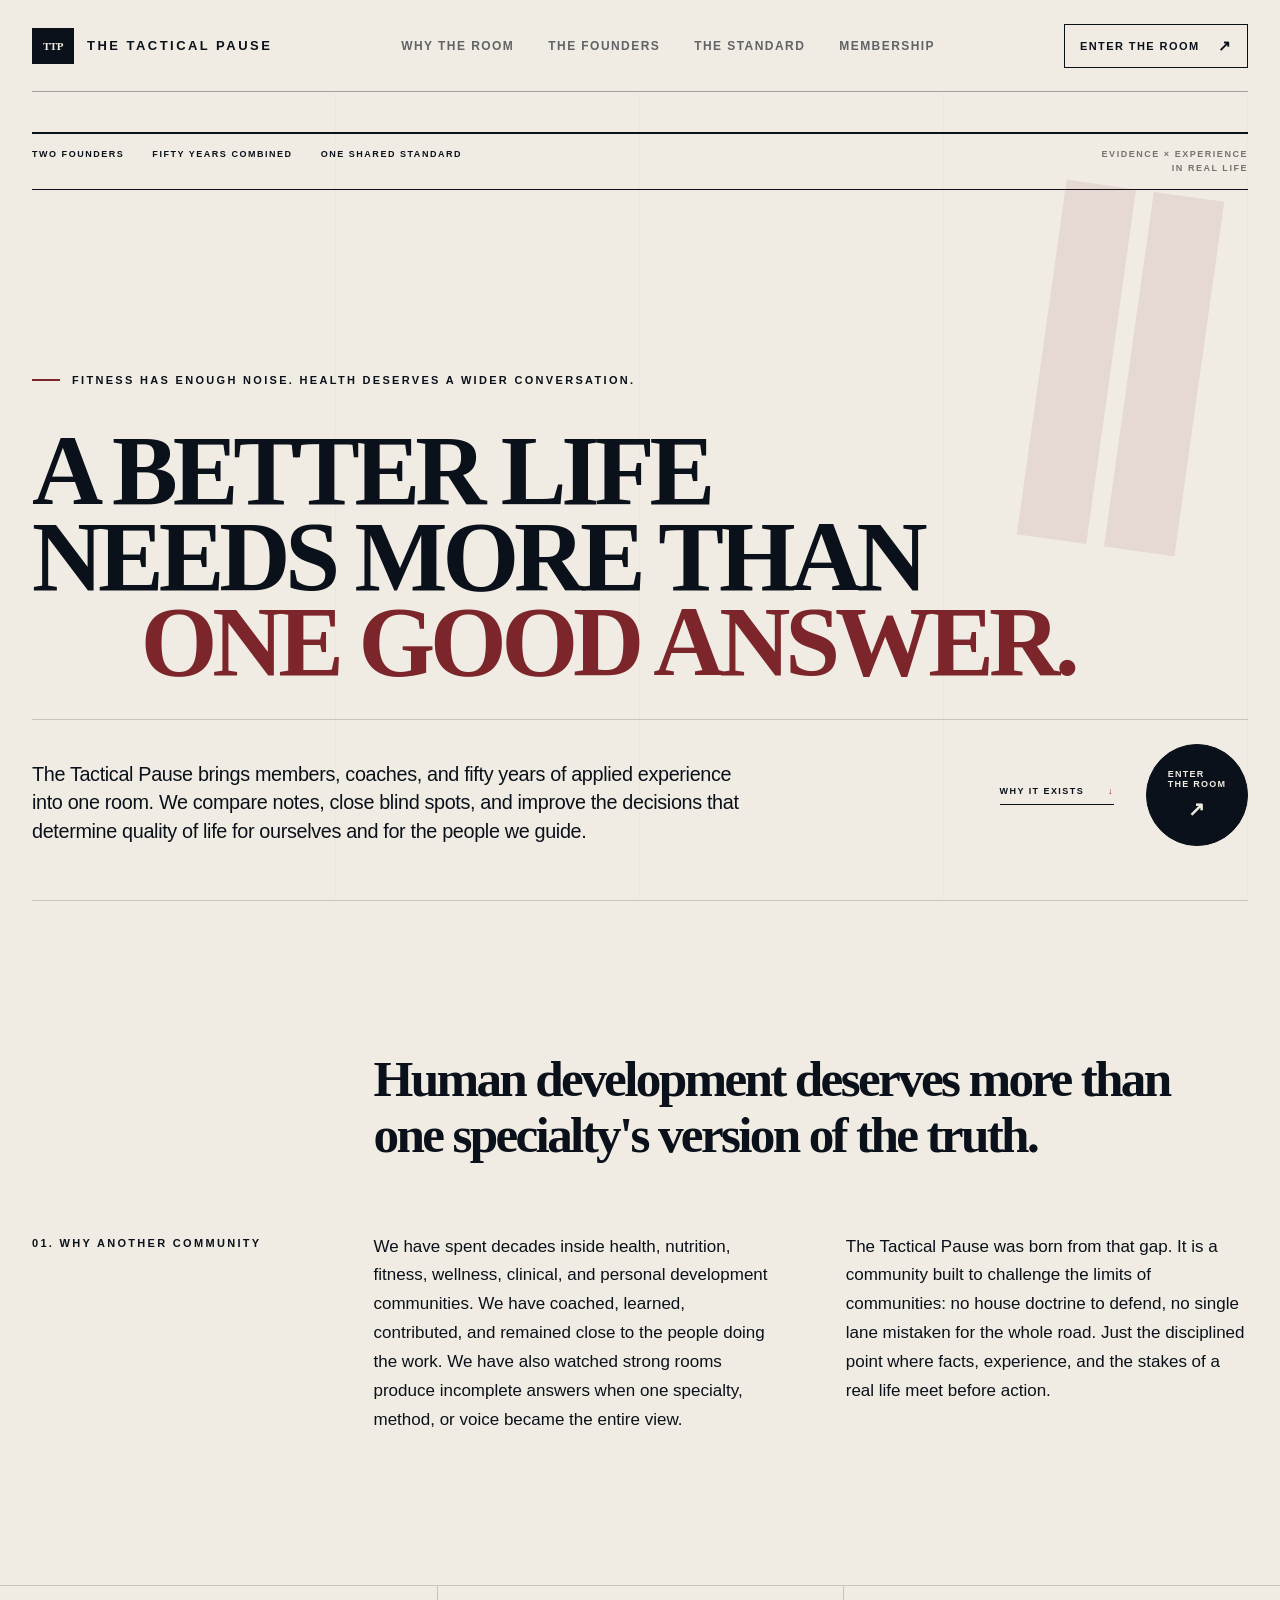
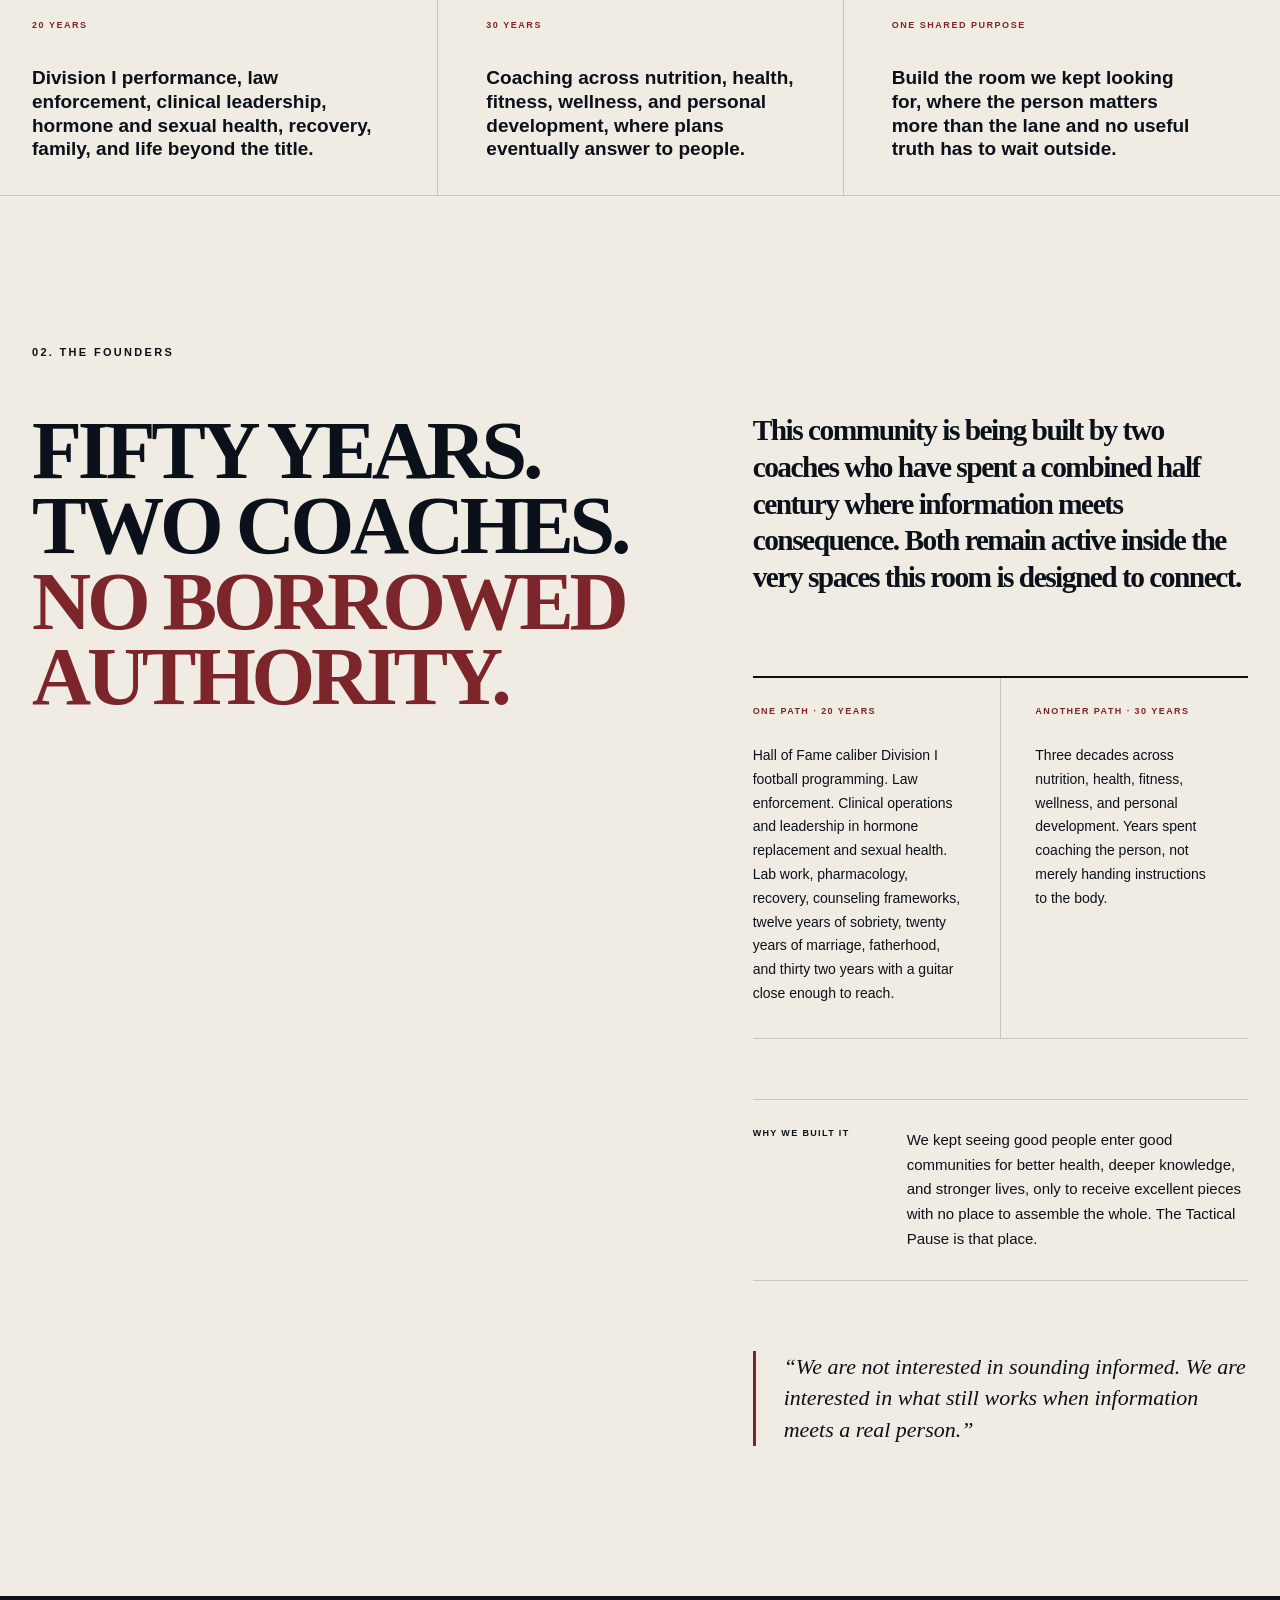
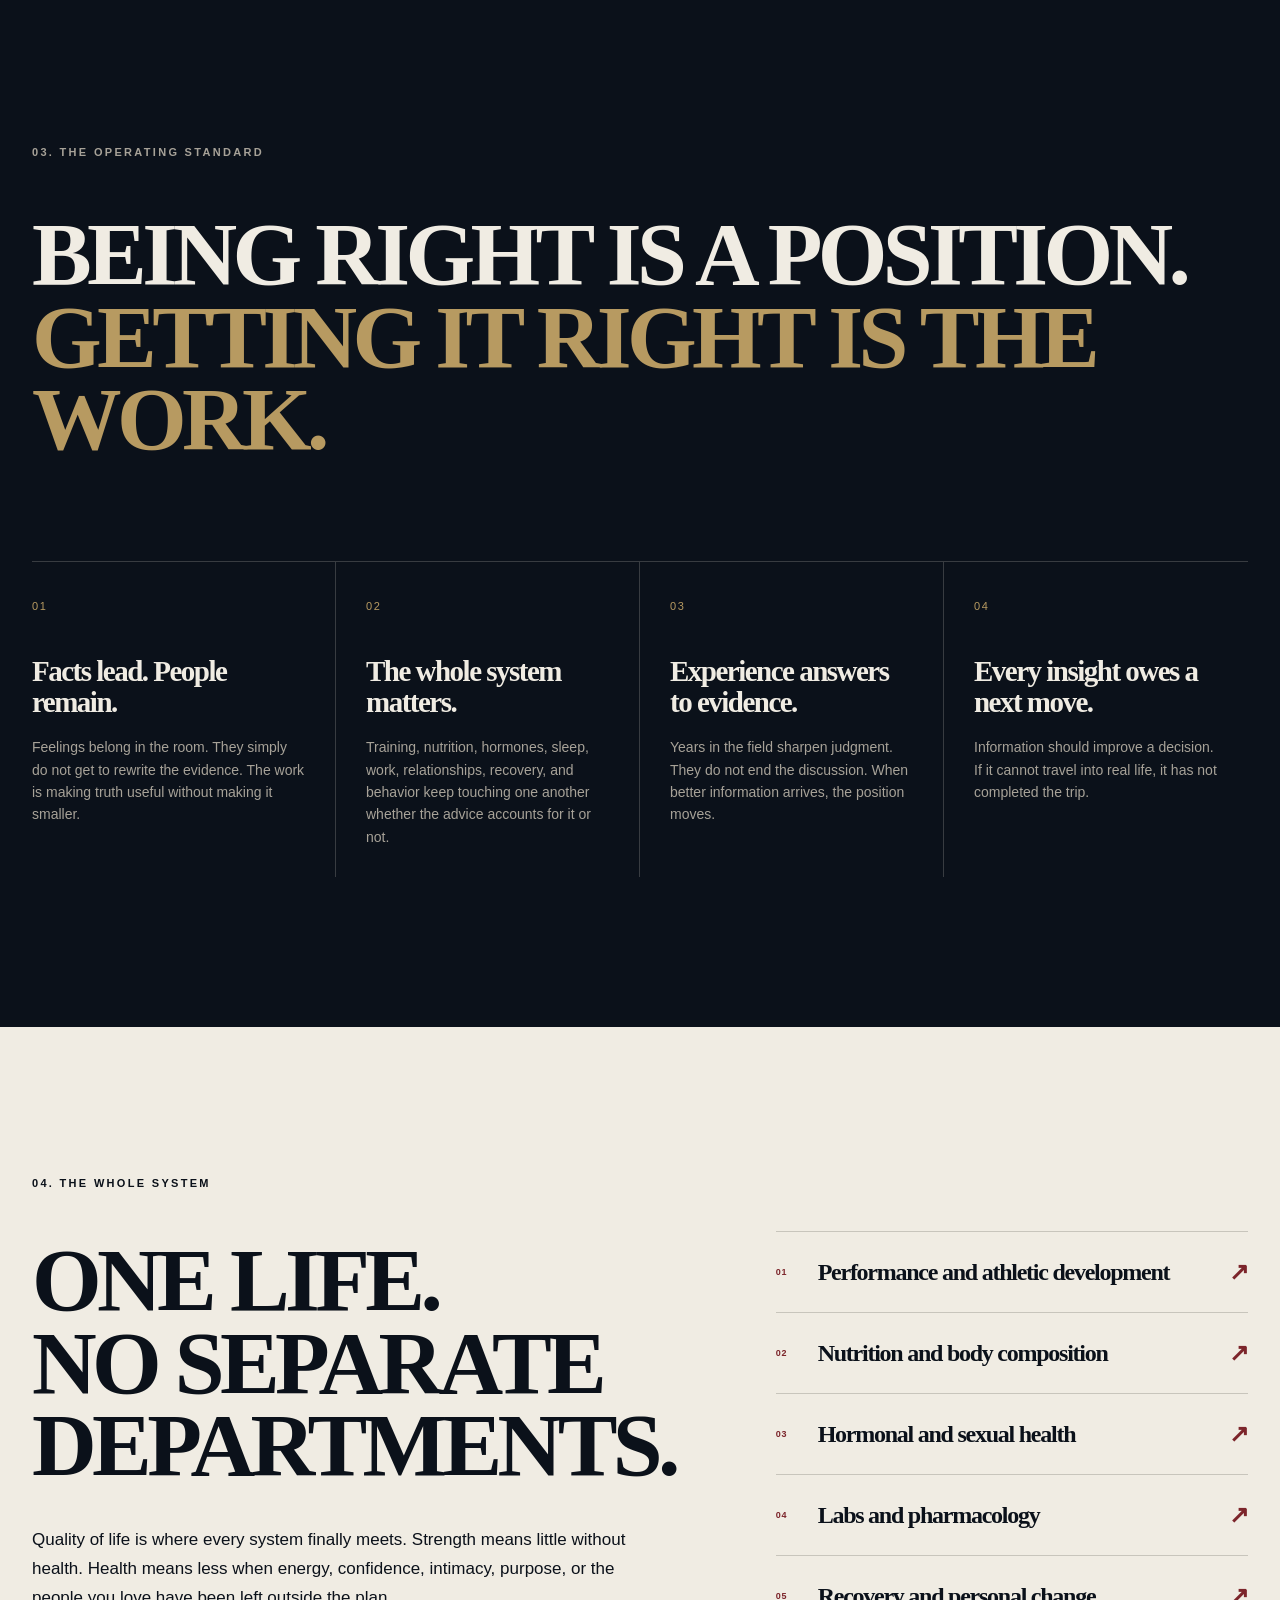
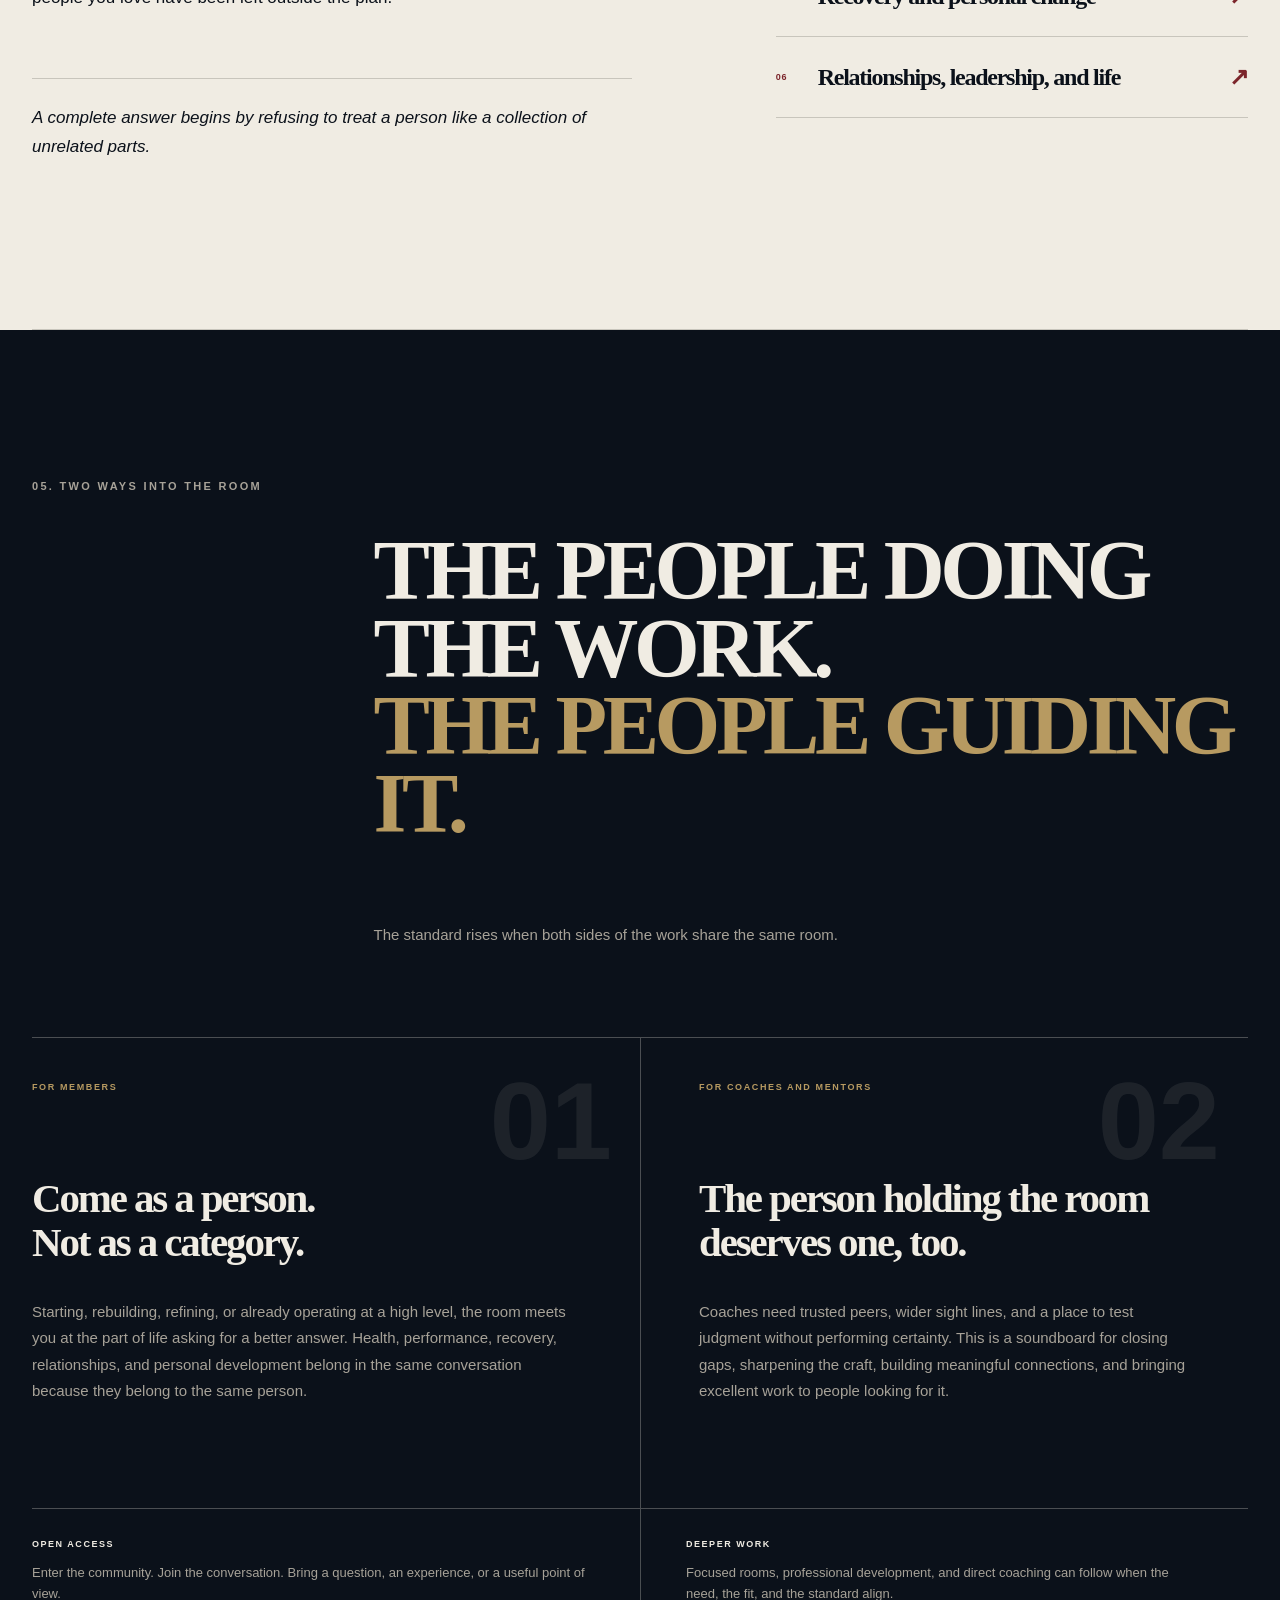
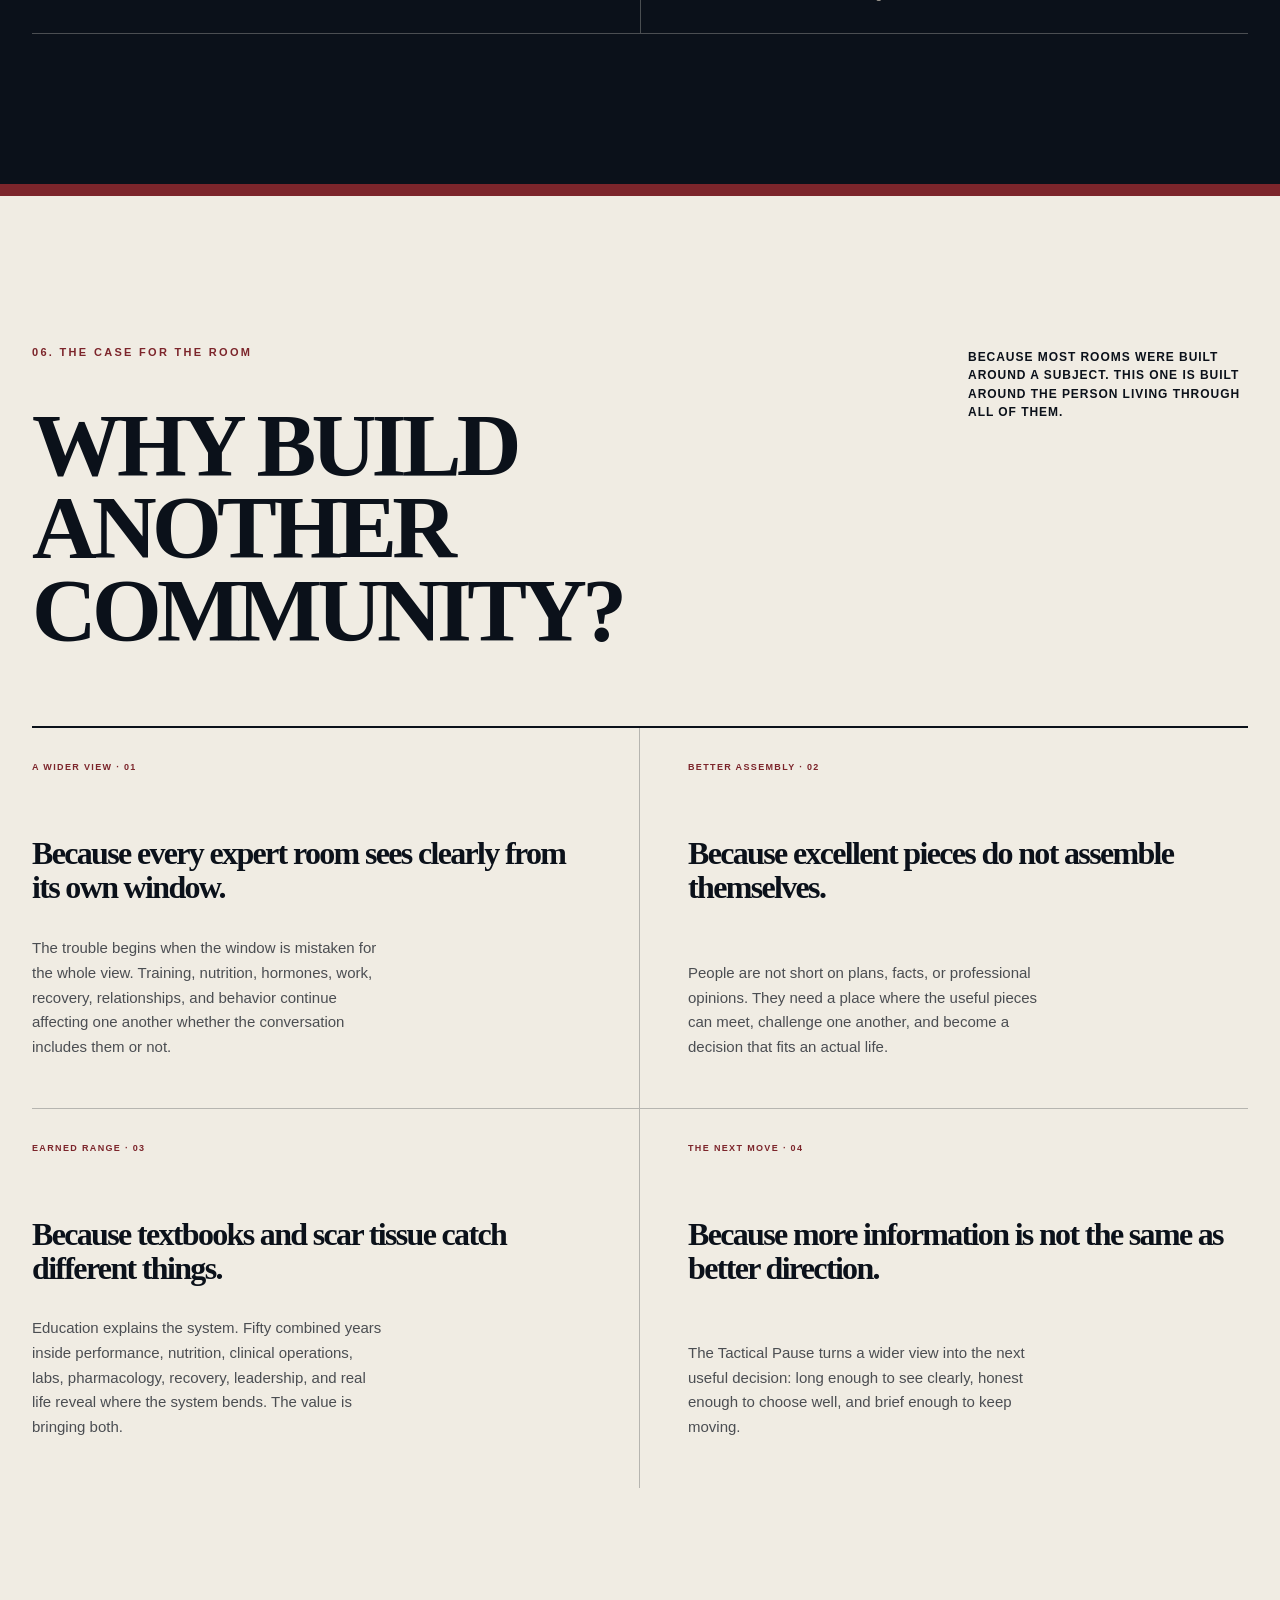
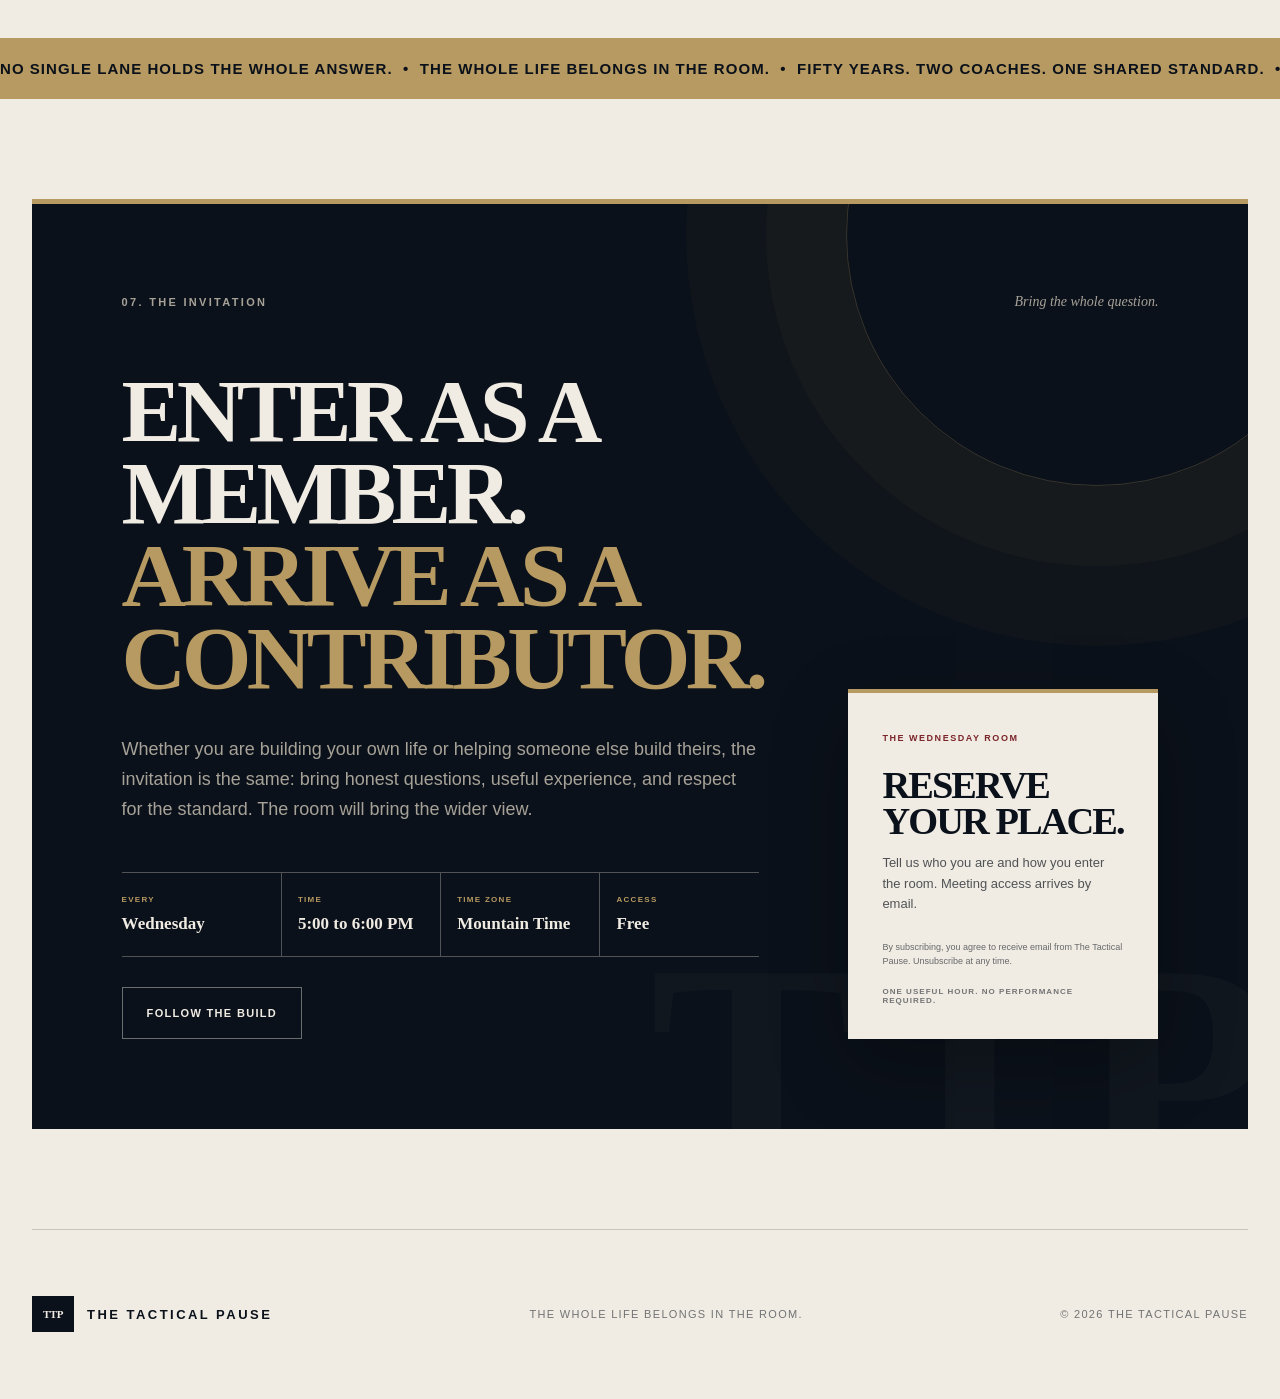
==== commit 608b4810: "Refine punctuation across homepage copy" ====
--- a/index.html
+++ b/index.html
@@ -12,7 +12,7 @@
   <meta property="og:image" content="https://www.thetacticalpause.com/og.png" />
   <meta property="og:image:width" content="1731" />
   <meta property="og:image:height" content="909" />
-  <meta property="og:image:alt" content="The Tactical Pause — Better questions. Stronger standards." />
+  <meta property="og:image:alt" content="The Tactical Pause. Better questions. Stronger standards." />
   <meta name="twitter:card" content="summary_large_image" />
   <meta name="twitter:title" content="The Tactical Pause" />
   <meta name="twitter:description" content="The whole life belongs in the room. Fifty years of evidence, experience, and practical truth." />
@@ -41,20 +41,19 @@
       <div class="eyebrow"><span></span> Fitness has enough noise. Health deserves a wider conversation.</div>
       <h1>A BETTER LIFE<br>NEEDS MORE THAN<br><em>ONE GOOD ANSWER.</em></h1>
       <div class="hero-bottom">
-        <p>The Tactical Pause brings members, coaches, and fifty years of applied experience into one room. We compare notes, close blind spots, and improve the decisions that determine quality of life—for ourselves and for the people we guide.</p>
+        <p>The Tactical Pause brings members, coaches, and fifty years of applied experience into one room. We compare notes, close blind spots, and improve the decisions that determine quality of life for ourselves and for the people we guide.</p>
         <div class="hero-actions"><a class="text-link" href="#reason">Why it exists <span>↓</span></a><a class="circle-link" href="#join" aria-label="Enter the room"><span>Enter<br>the room</span><b>↗</b></a></div>
       </div>
       <div class="pause-mark" aria-hidden="true"><i></i><i></i></div>
     </section>
 
     <section id="reason" class="manifesto section shell">
-      <div class="section-label">01 — Why another community</div>
+      <div class="section-label">01. Why another community</div>
       <div class="manifesto-copy">
-        <!-- Tabled copy: The problem was never a shortage of communities. It was finding one built to develop the person—not defend the specialty. -->
         <p class="lead">Human development deserves more than one specialty's version of the truth.</p>
         <div class="columns">
-          <p>We have spent decades inside health, nutrition, fitness, wellness, clinical, and personal-development communities—coaching, learning, contributing, and remaining close to the people doing the work. We have also watched strong rooms produce incomplete answers when one specialty, method, or voice became the entire view.</p>
-          <p>The Tactical Pause was born from that gap. It is an anti-community community: no house doctrine to defend, no single lane mistaken for the whole road. Just the disciplined point where facts, experience, and the stakes of a real life meet before action.</p>
+          <p>We have spent decades inside health, nutrition, fitness, wellness, clinical, and personal development communities. We have coached, learned, contributed, and remained close to the people doing the work. We have also watched strong rooms produce incomplete answers when one specialty, method, or voice became the entire view.</p>
+          <p>The Tactical Pause was born from that gap. It is a community built to challenge the limits of communities: no house doctrine to defend, no single lane mistaken for the whole road. Just the disciplined point where facts, experience, and the stakes of a real life meet before action.</p>
         </div>
       </div>
     </section>
@@ -62,30 +61,30 @@
     <section class="proof-strip" aria-label="What guides The Tactical Pause">
       <div class="shell proof-grid">
         <p><span>20 years</span>Division I performance, law enforcement, clinical leadership, hormone and sexual health, recovery, family, and life beyond the title.</p>
-        <p><span>30 years</span>Coaching across nutrition, health, fitness, wellness, and personal development—where plans eventually answer to people.</p>
-        <p><span>One shared purpose</span>Build the room we kept looking for—where the person matters more than the lane, and no useful truth has to wait outside.</p>
+        <p><span>30 years</span>Coaching across nutrition, health, fitness, wellness, and personal development, where plans eventually answer to people.</p>
+        <p><span>One shared purpose</span>Build the room we kept looking for, where the person matters more than the lane and no useful truth has to wait outside.</p>
       </div>
     </section>
 
     <section id="story" class="story section shell">
       <div class="story-heading">
-        <div class="section-label">02 — The founders</div>
+        <div class="section-label">02. The founders</div>
         <h2>FIFTY YEARS.<br>TWO COACHES.<br><em>NO BORROWED AUTHORITY.</em></h2>
       </div>
       <div class="story-body">
-        <p class="story-lead">This community is being built by two coaches who have spent a combined half-century where information meets consequence—and who remain active inside the very spaces this room is designed to connect.</p>
+        <p class="story-lead">This community is being built by two coaches who have spent a combined half century where information meets consequence. Both remain active inside the very spaces this room is designed to connect.</p>
         <div class="founder-ledger">
-          <article><span>One path · 20 years</span><p>Hall of Fame-level Division I football programming. Law enforcement. Clinical operations and leadership in hormone replacement and sexual health. Lab work, pharmacology, recovery, counseling frameworks, twelve years of sobriety, twenty years of marriage, fatherhood—and thirty-two years with a guitar close enough to reach.</p></article>
+          <article><span>One path · 20 years</span><p>Hall of Fame caliber Division I football programming. Law enforcement. Clinical operations and leadership in hormone replacement and sexual health. Lab work, pharmacology, recovery, counseling frameworks, twelve years of sobriety, twenty years of marriage, fatherhood, and thirty two years with a guitar close enough to reach.</p></article>
           <article><span>Another path · 30 years</span><p>Three decades across nutrition, health, fitness, wellness, and personal development. Years spent coaching the person, not merely handing instructions to the body.</p></article>
         </div>
-        <div class="story-note"><span>Why we built it</span><p>We kept seeing good people enter good communities for better health, deeper knowledge, and stronger lives—then receive excellent pieces with no place to assemble the whole. The Tactical Pause is that place.</p></div>
+        <div class="story-note"><span>Why we built it</span><p>We kept seeing good people enter good communities for better health, deeper knowledge, and stronger lives, only to receive excellent pieces with no place to assemble the whole. The Tactical Pause is that place.</p></div>
         <blockquote>“We are not interested in sounding informed. We are interested in what still works when information meets a real person.”</blockquote>
       </div>
     </section>
 
     <section id="standard" class="standard section">
       <div class="shell">
-        <div class="section-label light">03 — The operating standard</div>
+        <div class="section-label light">03. The operating standard</div>
         <h2>BEING RIGHT IS A POSITION.<br><span>GETTING IT RIGHT IS THE WORK.</span></h2>
         <div class="principles">
           <article><span>01</span><h3>Facts lead. People remain.</h3><p>Feelings belong in the room. They simply do not get to rewrite the evidence. The work is making truth useful without making it smaller.</p></article>
@@ -97,7 +96,7 @@
     </section>
 
     <section id="conversation" class="conversation section shell">
-      <div class="section-label">04 — The whole system</div>
+      <div class="section-label">04. The whole system</div>
       <div class="conversation-grid">
         <div><h2>ONE LIFE.<br>NO SEPARATE DEPARTMENTS.</h2><p>Quality of life is where every system finally meets. Strength means little without health. Health means less when energy, confidence, intimacy, purpose, or the people you love have been left outside the plan.</p><p class="aside-copy">A complete answer begins by refusing to treat a person like a collection of unrelated parts.</p></div>
         <ul><li><small>01</small> Performance and athletic development <span>↗</span></li><li><small>02</small> Nutrition and body composition <span>↗</span></li><li><small>03</small> Hormonal and sexual health <span>↗</span></li><li><small>04</small> Labs and pharmacology <span>↗</span></li><li><small>05</small> Recovery and personal change <span>↗</span></li><li><small>06</small> Relationships, leadership, and life <span>↗</span></li></ul>
@@ -107,7 +106,7 @@
     <section id="membership" class="membership section">
       <div class="shell">
         <div class="membership-head">
-          <div class="section-label light">05 — Two ways into the room</div>
+          <div class="section-label light">05. Two ways into the room</div>
           <h2>THE PEOPLE DOING THE WORK.<br><span>THE PEOPLE GUIDING IT.</span></h2>
           <p>The standard rises when both sides of the work share the same room.</p>
         </div>
@@ -116,7 +115,7 @@
             <div class="membership-number">01</div>
             <span class="membership-type">For members</span>
             <h3>Come as a person.<br>Not as a category.</h3>
-            <p>Starting, rebuilding, refining, or already operating at a high level—the room meets you at the part of life asking for a better answer. Health, performance, recovery, relationships, and personal development belong in the same conversation because they belong to the same person.</p>
+            <p>Starting, rebuilding, refining, or already operating at a high level, the room meets you at the part of life asking for a better answer. Health, performance, recovery, relationships, and personal development belong in the same conversation because they belong to the same person.</p>
           </article>
           <article>
             <div class="membership-number">02</div>
@@ -135,7 +134,7 @@
     <section class="field-notes section">
       <div class="shell">
         <div class="notes-head">
-          <div><div class="section-label">06 — The case for the room</div><h2>WHY BUILD<br>ANOTHER COMMUNITY?</h2></div>
+          <div><div class="section-label">06. The case for the room</div><h2>WHY BUILD<br>ANOTHER COMMUNITY?</h2></div>
           <p>Because most rooms were built around a subject. This one is built around the person living through all of them.</p>
         </div>
         <div class="notes-grid">
@@ -147,18 +146,18 @@
       </div>
     </section>
 
-    <section class="quote-band"><div class="marquee"><span>NO SINGLE LANE HOLDS THE WHOLE ANSWER. &nbsp;—&nbsp; THE WHOLE LIFE BELONGS IN THE ROOM. &nbsp;—&nbsp; FIFTY YEARS. TWO COACHES. ONE SHARED STANDARD. &nbsp;—&nbsp; </span><span>NO SINGLE LANE HOLDS THE WHOLE ANSWER. &nbsp;—&nbsp; THE WHOLE LIFE BELONGS IN THE ROOM. &nbsp;—&nbsp; FIFTY YEARS. TWO COACHES. ONE SHARED STANDARD. &nbsp;—&nbsp; </span></div></section>
+    <section class="quote-band"><div class="marquee"><span>NO SINGLE LANE HOLDS THE WHOLE ANSWER. &nbsp;•&nbsp; THE WHOLE LIFE BELONGS IN THE ROOM. &nbsp;•&nbsp; FIFTY YEARS. TWO COACHES. ONE SHARED STANDARD. &nbsp;•&nbsp; </span><span>NO SINGLE LANE HOLDS THE WHOLE ANSWER. &nbsp;•&nbsp; THE WHOLE LIFE BELONGS IN THE ROOM. &nbsp;•&nbsp; FIFTY YEARS. TWO COACHES. ONE SHARED STANDARD. &nbsp;•&nbsp; </span></div></section>
 
     <section id="join" class="join section shell">
       <div class="join-card">
-        <div class="join-kicker"><div class="section-label light">07 — The invitation</div><span>Bring the whole question.</span></div>
+        <div class="join-kicker"><div class="section-label light">07. The invitation</div><span>Bring the whole question.</span></div>
         <div class="join-layout">
           <div class="join-copy">
             <h2>ENTER AS A MEMBER.<br><em>ARRIVE AS A CONTRIBUTOR.</em></h2>
             <p>Whether you are building your own life or helping someone else build theirs, the invitation is the same: bring honest questions, useful experience, and respect for the standard. The room will bring the wider view.</p>
             <div class="room-schedule" aria-label="Wednesday Room schedule">
               <span><small>Every</small>Wednesday</span>
-              <span><small>Time</small>5:00–6:00 PM</span>
+              <span><small>Time</small>5:00 to 6:00 PM</span>
               <span><small>Time zone</small>Mountain Time</span>
               <span><small>Access</small>Free</span>
             </div>
--- a/redesign.css
+++ b/redesign.css
@@ -0,0 +1,380 @@
+:root {
+  --paper: #f0ece3;
+  --ink: #0b111a;
+  --burn: #7c252b;
+  --acid: #b79a61;
+  --navy: #0b111a;
+  --ivory: #f0ece3;
+  --brass: #b79a61;
+}
+
+body { font-family: "Archivo", Arial, sans-serif; }
+h1, h2, h3, .manifesto-copy .lead, .hero-bottom p, .story-lead, blockquote { font-family: "Libre Bodoni", Didot, serif; }
+
+.nav-cta {
+  display: flex;
+  align-items: center;
+  gap: 18px;
+  border: 1px solid var(--ink);
+  padding: 12px 15px;
+  transition: background .2s, color .2s;
+}
+
+.nav-cta b { font-size: 15px; }
+.nav-cta:hover { background: var(--ink); color: var(--paper); }
+
+.hero {
+  min-height: calc(100vh - 92px);
+  justify-content: flex-end;
+  padding: 40px 0 54px;
+  background-image: repeating-linear-gradient(90deg, transparent 0, transparent calc(25% - 1px), rgba(11,17,26,.045) 25%);
+}
+
+.hero-meta {
+  position: absolute;
+  inset: 40px 0 auto;
+  display: flex;
+  justify-content: space-between;
+  padding: 14px 0;
+  border-top: 2px solid var(--ink);
+  border-bottom: 1px solid var(--ink);
+  font-size: 9px;
+  font-weight: 700;
+  line-height: 1.5;
+  text-transform: uppercase;
+  letter-spacing: .17em;
+}
+
+.hero-meta p { margin: 0; }
+.hero-meta p:first-child { display: flex; gap: 28px; }
+.hero-meta p:last-child { text-align: right; color: rgba(17,17,15,.55); }
+
+.hero h1 {
+  max-width: 1350px;
+  margin: 42px 0 34px;
+  font-size: clamp(55px, 7.7vw, 124px);
+  font-weight: 700;
+  line-height: .82;
+  letter-spacing: -.065em;
+  position: relative;
+  z-index: 1;
+}
+
+.hero h1 em { display: inline-block; margin-left: 8.5vw; color: var(--burn); font-weight: 700; }
+.hero-bottom { position: relative; z-index: 1; }
+.hero-bottom p { max-width: 710px; }
+
+.hero-actions { display: flex; align-items: center; gap: 32px; }
+.text-link {
+  padding-bottom: 8px;
+  border-bottom: 1px solid;
+  font-size: 9px;
+  font-weight: 800;
+  letter-spacing: .16em;
+  text-transform: uppercase;
+}
+.text-link span { margin-left: 20px; color: var(--burn); }
+
+.pause-mark {
+  position: absolute;
+  right: 4%;
+  top: 12%;
+  display: flex;
+  gap: 18px;
+  opacity: .09;
+  transform: rotate(8deg);
+}
+.pause-mark i {
+  display: block;
+  width: 5.5vw;
+  height: 28vw;
+  max-height: 430px;
+  background: var(--burn);
+}
+
+@media (max-width: 900px) {
+  .hero { min-height: calc(100svh - 92px); padding-top: 130px; }
+}
+
+@media (max-width: 560px) {
+  .brand > span:last-child { display: inline; font-size: 9px; letter-spacing: .13em; }
+  .brand { gap: 9px; }
+  .brand-mark { width: 38px; height: 38px; flex: 0 0 auto; }
+  .nav-cta span { display: none; }
+  .nav-cta { padding: 9px 12px; }
+  .hero { padding-top: 132px; }
+  .hero-meta { top: 26px; }
+  .hero-meta p:first-child span:last-child { display: none; }
+  .hero h1 em { margin-left: 0; }
+  .hero-actions { width: 100%; justify-content: space-between; }
+}
+
+.proof-strip { border-top: 1px solid var(--line); border-bottom: 1px solid var(--line); }
+.proof-grid { display: grid; grid-template-columns: repeat(3, 1fr); }
+.proof-grid p { min-height: 190px; margin: 0; padding: 34px 48px 34px 0; font-family: Georgia, serif; font-size: 19px; line-height: 1.45; }
+.proof-grid p + p { padding-left: 48px; border-left: 1px solid var(--line); }
+.proof-grid span { display: block; margin-bottom: 35px; font-family: Arial, sans-serif; color: var(--burn); font-size: 9px; font-weight: 800; letter-spacing: .17em; text-transform: uppercase; }
+
+.story { display: grid; grid-template-columns: 1.1fr .9fr; gap: 9vw; }
+.story h2 { margin: 55px 0 0; font-family: Georgia, serif; font-size: clamp(54px, 6.4vw, 100px); font-weight: 500; line-height: .88; letter-spacing: -.055em; }
+.story h2 em { color: var(--burn); font-weight: 500; }
+.story-body { padding-top: 66px; }
+.story-lead { margin: 0 0 80px; font-family: Georgia, serif; font-size: clamp(25px, 2.3vw, 36px); line-height: 1.25; letter-spacing: -.02em; }
+.founder-ledger { display: grid; grid-template-columns: 1fr 1fr; margin: 0 0 60px; border-top: 2px solid var(--navy); border-bottom: 1px solid var(--line); }
+.founder-ledger article { padding: 28px 34px 32px 0; }
+.founder-ledger article + article { padding-left: 34px; border-left: 1px solid var(--line); }
+.founder-ledger span { display: block; margin-bottom: 28px; color: var(--burn); font-family: "Archivo", Arial, sans-serif; font-size: 9px; font-weight: 750; letter-spacing: .16em; text-transform: uppercase; }
+.founder-ledger p { margin: 0; font-family: "Archivo", Arial, sans-serif; font-size: 14px; line-height: 1.7; }
+.story-note { display: grid; grid-template-columns: 130px 1fr; gap: 24px; padding: 28px 0; border-top: 1px solid var(--line); border-bottom: 1px solid var(--line); }
+.story-note span { font-size: 9px; font-weight: 800; letter-spacing: .15em; text-transform: uppercase; }
+.story-note p { margin: 0; font-size: 15px; line-height: 1.65; }
+.story blockquote { margin: 70px 0 0; padding-left: 28px; border-left: 3px solid var(--burn); font-family: Georgia, serif; font-size: 22px; font-style: italic; line-height: 1.45; }
+
+.conversation li { gap: 18px; }
+.conversation li small { width: 24px; color: var(--burn); font-family: Arial, sans-serif; font-size: 9px; letter-spacing: .1em; }
+.conversation li span { margin-left: auto; }
+.aside-copy { margin-top: 65px; padding-top: 25px; border-top: 1px solid var(--line); font-family: Georgia, serif; font-style: italic; }
+
+.field-notes { background: #d8de88; }
+.notes-head { display: flex; justify-content: space-between; align-items: flex-start; margin-bottom: 75px; }
+.notes-head p { margin: 0; font-family: Georgia, serif; font-size: 20px; }
+.notes-grid { display: grid; grid-template-columns: repeat(3, 1fr); border-top: 1px solid rgba(17,17,15,.35); }
+.notes-grid article { min-height: 430px; padding: 30px 42px 30px 0; border-right: 1px solid rgba(17,17,15,.35); display: flex; flex-direction: column; }
+.notes-grid article + article { padding-left: 42px; }
+.notes-grid article:last-child { border-right: 0; }
+.notes-grid span { font-size: 9px; font-weight: 800; letter-spacing: .15em; text-transform: uppercase; }
+.notes-grid h3 { margin: 64px 0 25px; font-family: Georgia, serif; font-size: clamp(26px, 2.25vw, 35px); font-weight: 500; line-height: 1.08; letter-spacing: -.025em; }
+.notes-grid p { margin: auto 0 0; max-width: 350px; font-size: 14px; line-height: 1.65; }
+
+.join-kicker { display: flex; justify-content: space-between; align-items: center; position: relative; z-index: 1; }
+.join-kicker > span { color: var(--muted); font-family: Georgia, serif; font-size: 14px; font-style: italic; }
+.join-card { background: #171815; }
+.join-card:before { content: "TTP"; position: absolute; right: -2%; bottom: -8%; color: rgba(233,229,220,.025); font-family: "Libre Bodoni", Didot, serif; font-size: 25vw; font-weight: 700; line-height: .8; }
+
+@media (max-width: 900px) {
+  .proof-grid, .notes-grid { grid-template-columns: 1fr; }
+  .proof-grid p { min-height: 0; padding: 30px 0; }
+  .proof-grid p + p { padding-left: 0; border-left: 0; border-top: 1px solid var(--line); }
+  .proof-grid span { margin-bottom: 14px; }
+  .story { grid-template-columns: 1fr; gap: 50px; }
+  .story-body { padding-top: 0; }
+  .founder-ledger { grid-template-columns: 1fr; }
+  .founder-ledger article, .founder-ledger article + article { padding: 26px 0 30px; border-left: 0; }
+  .founder-ledger article + article { border-top: 1px solid var(--line); }
+  .notes-grid article, .notes-grid article + article { min-height: 0; padding: 30px 0 40px; border-right: 0; border-bottom: 1px solid rgba(17,17,15,.35); }
+  .notes-grid h3 { margin-top: 36px; }
+  .notes-grid p { margin-top: 35px; }
+}
+
+@media (max-width: 560px) {
+  .hero-actions .text-link { display: none; }
+  .story h2 { font-size: 48px; }
+  .story-lead { margin-bottom: 50px; }
+  .story-note { grid-template-columns: 1fr; }
+  .notes-head { display: block; }
+  .notes-head p { margin-top: 25px; }
+  .join-kicker > span { display: none; }
+}
+
+/* The private-house typography and finish */
+.brand { font-family: "Archivo", Arial, sans-serif; font-weight: 800; letter-spacing: .19em; }
+.brand-mark { width: 42px; border: 0; background: var(--ink); color: var(--paper); font-family: "Libre Bodoni", Didot, serif; font-size: 11px; font-weight: 700; letter-spacing: -.04em; }
+.nav { border-bottom-color: rgba(11,17,26,.35); }
+.nav a { font-weight: 650; }
+.nav-cta { border-bottom: 1px solid var(--ink); }
+
+.eyebrow, .section-label { font-family: "Archivo", Arial, sans-serif; font-weight: 750; letter-spacing: .21em; }
+.eyebrow span { background: var(--burn); }
+.hero-bottom p { font-weight: 540; letter-spacing: -.018em; }
+.circle-link { background: var(--ink); color: var(--paper); border-color: var(--ink); font-family: "Archivo", Arial, sans-serif; font-weight: 700; }
+.circle-link:hover { background: var(--burn); border-color: var(--burn); }
+
+.manifesto-copy .lead { font-weight: 600; line-height: 1.03; }
+.columns p, .story-note p, .conversation-grid > div p, .join p { font-family: "Archivo", Arial, sans-serif; font-weight: 430; }
+.proof-grid p { font-family: "Libre Bodoni", Didot, serif; font-weight: 600; line-height: 1.25; }
+
+.story h2, .standard h2, .conversation h2, .join h2 {
+  font-family: "Libre Bodoni", Didot, serif;
+  font-weight: 700;
+  letter-spacing: -.062em;
+}
+.story h2 em, .join h2 em { font-weight: 700; }
+.story-lead { font-weight: 600; }
+.story blockquote { font-family: "Libre Bodoni", Didot, serif; font-weight: 500; }
+
+.standard { background: var(--navy); }
+.standard h2 span { color: var(--brass); }
+.principles span { color: var(--brass); }
+.principles h3 { font-family: "Libre Bodoni", Didot, serif; font-size: 29px; font-weight: 600; letter-spacing: -.025em; }
+.principles p { font-family: "Archivo", Arial, sans-serif; }
+
+.conversation li { font-family: "Libre Bodoni", Didot, serif; font-size: 24px; font-weight: 600; }
+.conversation li span, .conversation li small { color: var(--burn); }
+
+.membership { background: var(--navy); color: var(--ivory); }
+.membership-head { display: grid; grid-template-columns: 1fr 3fr; gap: 50px; align-items: start; }
+.membership-head h2 { grid-column: 2; margin: 52px 0 0; max-width: 1120px; font-family: "Archivo", Arial, sans-serif; font-size: clamp(54px, 6.6vw, 106px); font-stretch: condensed; font-variation-settings: "wdth" 82; font-weight: 790; line-height: .84; letter-spacing: -.06em; }
+.membership-head h2 span { color: var(--brass); }
+.membership-head > p { grid-column: 2; margin: 30px 0 90px; max-width: 480px; color: var(--muted); font-size: 15px; line-height: 1.6; }
+.membership-grid { display: grid; grid-template-columns: 1fr 1fr; border-top: 1px solid rgba(240,236,227,.28); }
+.membership-grid article { position: relative; min-height: 470px; padding: 38px 58px 48px 0; }
+.membership-grid article + article { padding-left: 58px; border-left: 1px solid rgba(240,236,227,.28); }
+.membership-number { position: absolute; right: 28px; top: 28px; color: rgba(240,236,227,.08); font-family: "Archivo", Arial, sans-serif; font-size: 110px; font-weight: 850; line-height: 1; }
+.membership-type { color: var(--brass); font-size: 9px; font-weight: 800; letter-spacing: .18em; text-transform: uppercase; }
+.membership-grid h3 { position: relative; margin: 82px 0 35px; max-width: 590px; font-family: "Archivo", Arial, sans-serif; font-size: clamp(32px, 3.2vw, 48px); font-stretch: condensed; font-variation-settings: "wdth" 84; font-weight: 760; line-height: .98; letter-spacing: -.045em; }
+.membership-grid p { position: relative; max-width: 560px; color: var(--muted); font-size: 15px; line-height: 1.75; }
+.access-rail { display: grid; grid-template-columns: 1fr 1fr; border-top: 1px solid rgba(240,236,227,.28); border-bottom: 1px solid rgba(240,236,227,.28); }
+.access-rail p { margin: 0; padding: 28px 45px 28px 0; color: var(--muted); font-size: 13px; line-height: 1.6; }
+.access-rail p + p { padding-left: 45px; border-left: 1px solid rgba(240,236,227,.28); }
+.access-rail span { display: block; margin-bottom: 12px; color: var(--ivory); font-size: 9px; font-weight: 800; letter-spacing: .17em; text-transform: uppercase; }
+
+.field-notes { background: var(--ivory); color: var(--navy); border-top: 12px solid var(--burn); }
+.field-notes .section-label, .notes-grid span { color: var(--burn); }
+.notes-head > div { max-width: 850px; }
+.notes-head h2 { margin: 46px 0 0; font-family: "Libre Bodoni", Didot, serif; font-size: clamp(58px, 7vw, 112px); font-weight: 700; line-height: .82; letter-spacing: -.065em; }
+.notes-head > p { max-width: 280px; padding-top: 2px; font-family: "Archivo", Arial, sans-serif; font-size: 12px; font-weight: 700; line-height: 1.55; letter-spacing: .08em; text-transform: uppercase; }
+.notes-grid { border-top: 2px solid var(--navy); }
+.notes-grid { grid-template-columns: repeat(2, 1fr); }
+.notes-grid article { min-height: 380px; padding: 34px 48px 48px 0; border-right-color: rgba(11,17,26,.25); }
+.notes-grid article + article { padding: 34px 48px 48px; }
+.notes-grid article:nth-child(odd) { padding-left: 0; }
+.notes-grid article:nth-child(even) { padding-right: 0; border-right: 0; }
+.notes-grid article:nth-child(n+3) { border-top: 1px solid rgba(11,17,26,.25); }
+.notes-grid h3 { font-family: "Libre Bodoni", Didot, serif; font-size: clamp(29px, 2.5vw, 40px); font-weight: 600; }
+.notes-grid p { color: rgba(11,17,26,.72); font-size: 15px; }
+
+.quote-band { background: var(--brass); color: var(--navy); }
+.marquee { font-family: "Archivo", Arial, sans-serif; font-weight: 850; }
+
+.join-card { background: var(--navy); border-top: 5px solid var(--brass); }
+.join-card:after { border-color: rgba(183,154,97,.25); box-shadow: 0 0 0 80px rgba(183,154,97,.035), 0 0 0 160px rgba(183,154,97,.025); }
+.join h2 em { color: var(--brass); }
+.primary { background: var(--brass); color: var(--navy); }
+.secondary { border-color: rgba(240,236,227,.42); }
+.primary, .secondary { font-family: "Archivo", Arial, sans-serif; }
+
+@media (max-width: 900px) {
+  .notes-grid article, .notes-grid article + article { border-bottom-color: rgba(11,17,26,.25); }
+  .notes-grid { grid-template-columns: 1fr; }
+  .notes-grid article, .notes-grid article + article, .notes-grid article:nth-child(odd), .notes-grid article:nth-child(even) { min-height: 0; padding: 30px 0 40px; border-right: 0; border-top: 0; border-bottom: 1px solid rgba(11,17,26,.25); }
+  .membership-head { grid-template-columns: 1fr; }
+  .membership-head h2, .membership-head > p { grid-column: 1; }
+  .membership-grid, .access-rail { grid-template-columns: 1fr; }
+  .membership-grid article { min-height: 0; padding: 35px 0 55px; }
+  .membership-grid article + article { padding-left: 0; border-left: 0; border-top: 1px solid rgba(240,236,227,.28); }
+  .access-rail p, .access-rail p + p { padding: 25px 0; border-left: 0; }
+  .access-rail p + p { border-top: 1px solid rgba(240,236,227,.28); }
+}
+
+/* Sharp house typography: technical discipline with a formal finish. */
+.hero h1,
+.manifesto-copy .lead,
+.story h2,
+.story-lead,
+.standard h2,
+.principles h3,
+.conversation h2,
+.conversation li,
+.notes-head h2,
+.notes-grid h3,
+.join h2 {
+  font-family: "Archivo", Arial, sans-serif;
+  font-stretch: condensed;
+  font-variation-settings: "wdth" 82;
+  font-style: normal;
+  font-weight: 790;
+  letter-spacing: -.055em;
+}
+
+.hero h1 em,
+.story h2 em,
+.join h2 em { font-style: normal; font-weight: 790; }
+.hero-bottom p, .proof-grid p { font-family: "Archivo", Arial, sans-serif; }
+.story blockquote { font-family: "Libre Bodoni", Didot, serif; }
+
+/* Strong editorial display face: a front page, not a brochure. */
+.hero h1,
+.manifesto-copy .lead,
+.story h2,
+.story-lead,
+.standard h2,
+.principles h3,
+.conversation h2,
+.conversation li,
+.membership-head h2,
+.membership-grid h3,
+.notes-head h2,
+.notes-grid h3,
+.join h2 {
+  font-family: "Source Serif 4", Georgia, serif;
+  font-stretch: normal;
+  font-variation-settings: "opsz" 60;
+  font-weight: 850;
+  letter-spacing: -.052em;
+}
+
+.hero h1 { font-weight: 900; line-height: .8; }
+.hero h1 em,
+.story h2 em,
+.join h2 em { font-weight: 900; }
+.principles h3,
+.conversation li,
+.membership-grid h3,
+.notes-grid h3 { font-weight: 750; }
+
+/* Give the display typography a little more air without losing its authority. */
+.hero h1 { line-height: .87; }
+
+.manifesto-copy .lead { line-height: 1.09; }
+
+.story h2,
+.standard h2,
+.conversation h2,
+.membership-head h2,
+.notes-head h2,
+.join h2 { line-height: .92; }
+
+.principles h3,
+.membership-grid h3,
+.notes-grid h3 { line-height: 1.08; }
+
+/* The Wednesday Room signup */
+.join-card { overflow: hidden; }
+.join-layout { display: grid; grid-template-columns: minmax(0, 1.65fr) minmax(310px, .75fr); gap: clamp(55px, 7vw, 110px); align-items: end; position: relative; z-index: 1; }
+.join-copy h2 { margin-bottom: 36px; }
+.join-copy > p { max-width: 660px; }
+.room-schedule { display: grid; grid-template-columns: repeat(4, 1fr); margin: 48px 0 30px; border-top: 1px solid rgba(240,236,227,.3); border-bottom: 1px solid rgba(240,236,227,.3); }
+.room-schedule > span { padding: 22px 16px 22px 0; color: var(--ivory); font-family: "Source Serif 4", Georgia, serif; font-size: 17px; font-weight: 750; line-height: 1.15; }
+.room-schedule > span + span { padding-left: 16px; border-left: 1px solid rgba(240,236,227,.3); }
+.room-schedule small { display: block; margin-bottom: 10px; color: var(--brass); font-family: "Archivo", Arial, sans-serif; font-size: 8px; font-weight: 800; letter-spacing: .16em; text-transform: uppercase; }
+.join-copy > .secondary { display: inline-flex; }
+.join-form { padding: 34px; background: var(--ivory); color: var(--navy); border-top: 4px solid var(--brass); box-shadow: 0 25px 70px rgba(0,0,0,.26); }
+.join-form .form-kicker { color: var(--burn); font-family: "Archivo", Arial, sans-serif; font-size: 9px; font-weight: 800; letter-spacing: .17em; text-transform: uppercase; }
+.join-form h3 { margin: 22px 0 14px; font-family: "Source Serif 4", Georgia, serif; font-size: clamp(33px, 3vw, 48px); font-weight: 850; line-height: .94; letter-spacing: -.05em; }
+.join-form > p { margin: 0 0 26px; color: rgba(11,17,26,.7); font-size: 13px; line-height: 1.6; }
+.join-form .form-note { display: block; margin-top: 18px; color: rgba(11,17,26,.55); font-family: "Archivo", Arial, sans-serif; font-size: 8px; font-weight: 750; letter-spacing: .13em; text-transform: uppercase; }
+
+.join-form .formkit-form[data-uid="426ade61da"] { max-width: none !important; margin: 0 !important; background: transparent !important; border: 0 !important; }
+.join-form .formkit-form[data-uid="426ade61da"] [data-style="clean"] { padding: 0 !important; }
+.join-form .formkit-form[data-uid="426ade61da"] .formkit-fields { display: grid !important; gap: 10px !important; }
+.join-form .formkit-form[data-uid="426ade61da"] .formkit-input,
+.join-form .formkit-form[data-uid="426ade61da"] .formkit-select { min-height: 52px !important; padding: 14px 15px !important; background: transparent !important; color: var(--navy) !important; border: 1px solid rgba(11,17,26,.35) !important; border-radius: 0 !important; font-family: "Archivo", Arial, sans-serif !important; font-size: 12px !important; }
+.join-form .formkit-form[data-uid="426ade61da"] .formkit-input:focus,
+.join-form .formkit-form[data-uid="426ade61da"] .formkit-select:focus { border-color: var(--burn) !important; box-shadow: 0 0 0 1px var(--burn) !important; }
+.form-consent { display: block; margin-top: 12px; color: rgba(11,17,26,.6); font-family: "Archivo", Arial, sans-serif; font-size: 9px; line-height: 1.55; }
+.join-form .formkit-form[data-uid="426ade61da"] .formkit-submit { width: 100% !important; margin: 2px 0 0 !important; background: var(--brass) !important; color: var(--navy) !important; border-radius: 0 !important; font-family: "Archivo", Arial, sans-serif !important; font-size: 9px !important; font-weight: 850 !important; letter-spacing: .16em !important; text-transform: uppercase !important; }
+.join-form .formkit-form[data-uid="426ade61da"] .formkit-submit > span { padding: 18px 22px !important; }
+.join-form .formkit-form[data-uid="426ade61da"] .formkit-powered-by-convertkit-container { margin-top: 12px !important; opacity: .58; }
+.join-form .formkit-form[data-uid="426ade61da"] .formkit-alert { font-family: "Archivo", Arial, sans-serif !important; font-size: 11px !important; }
+
+@media (max-width: 900px) {
+  .join-layout { grid-template-columns: 1fr; align-items: start; }
+  .join-form { max-width: 620px; }
+}
+
+@media (max-width: 600px) {
+  .room-schedule { grid-template-columns: 1fr 1fr; }
+  .room-schedule > span:nth-child(3) { padding-left: 0; border-left: 0; border-top: 1px solid rgba(240,236,227,.3); }
+  .room-schedule > span:nth-child(4) { border-top: 1px solid rgba(240,236,227,.3); }
+  .join-form { padding: 26px 20px; }
+}
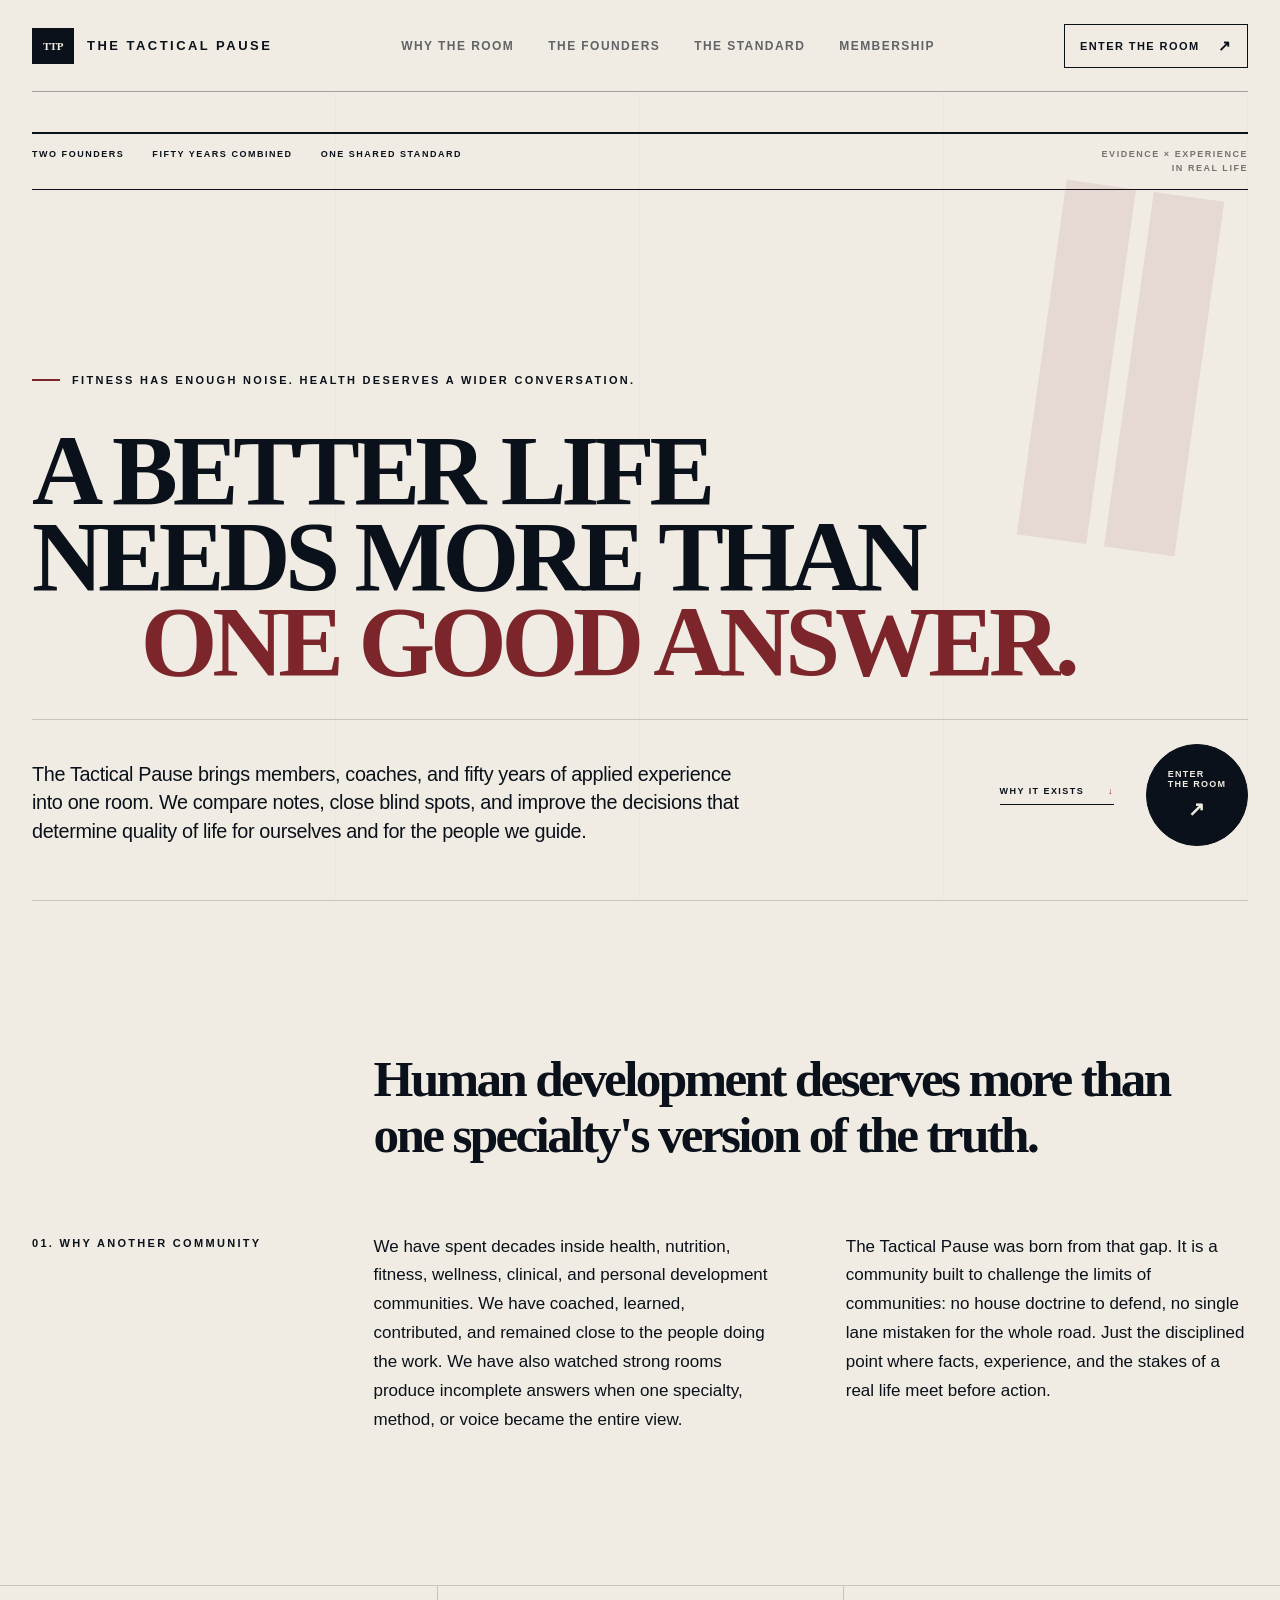
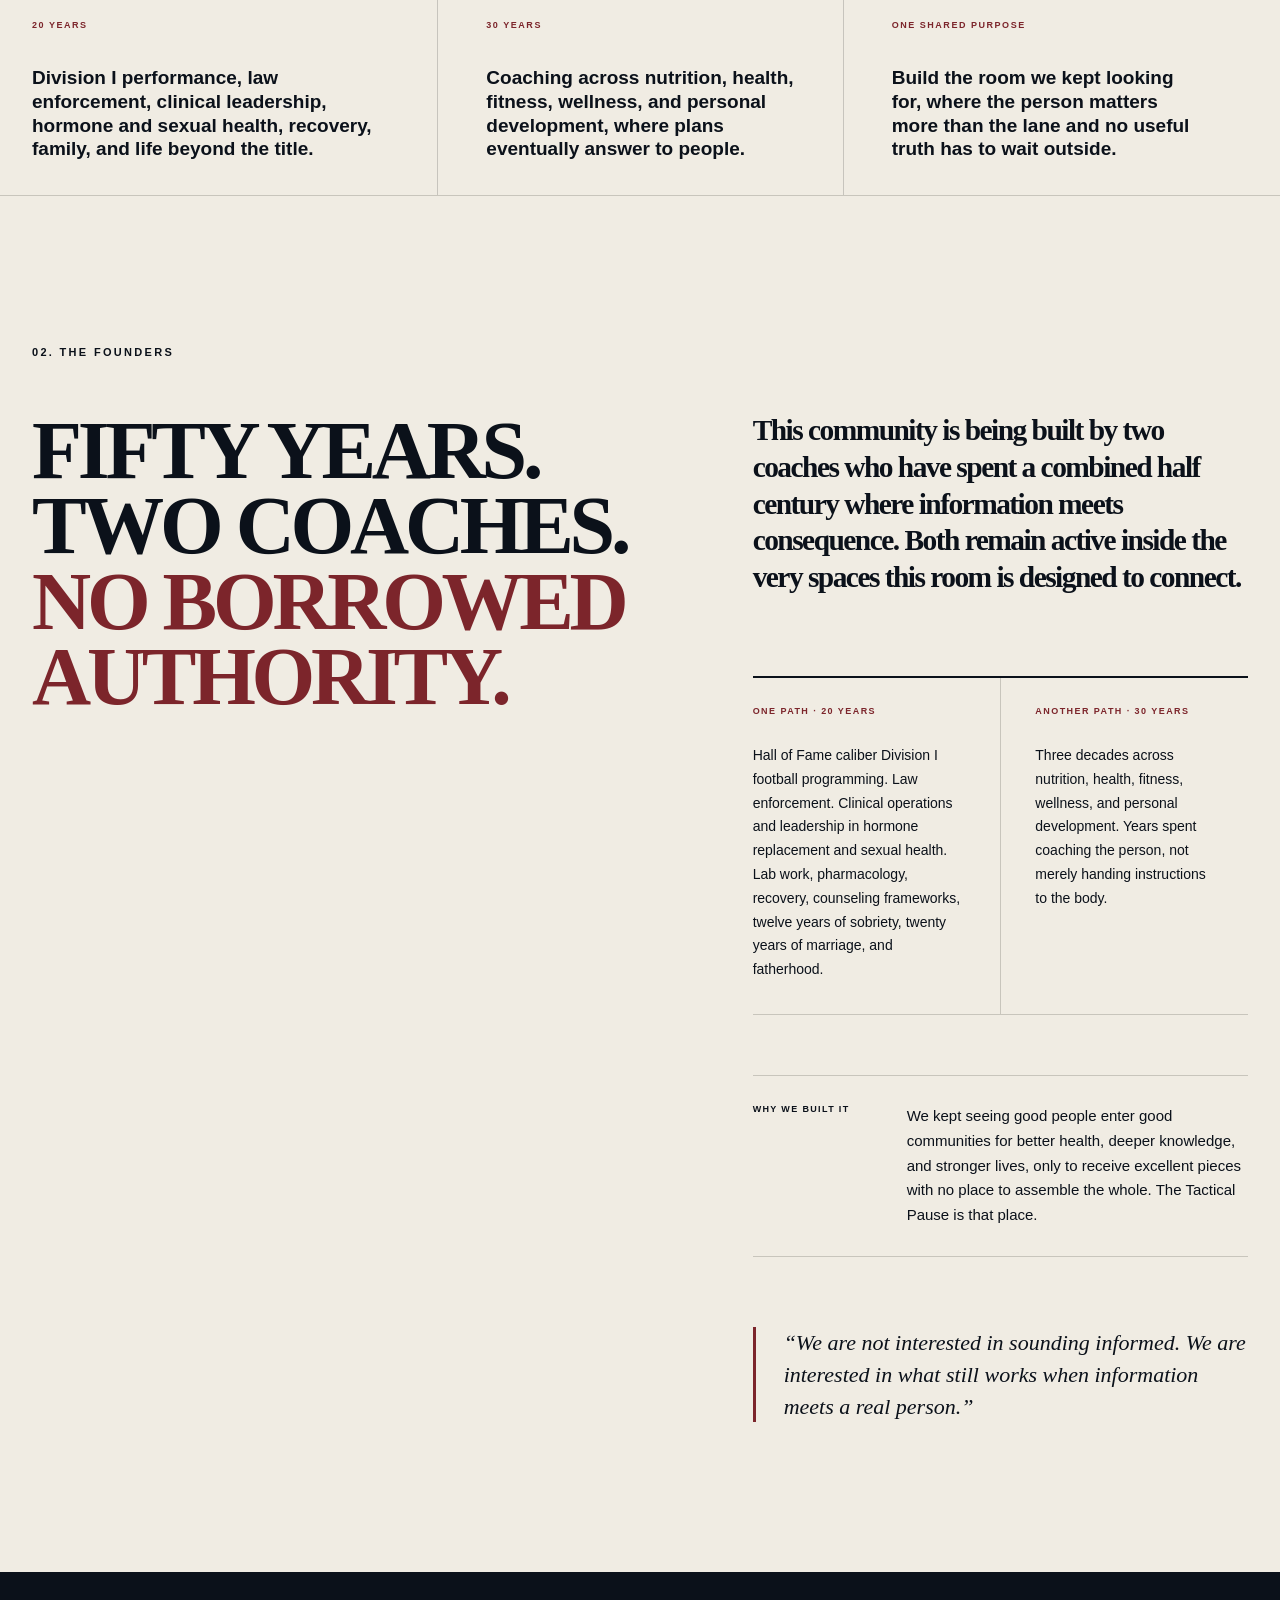
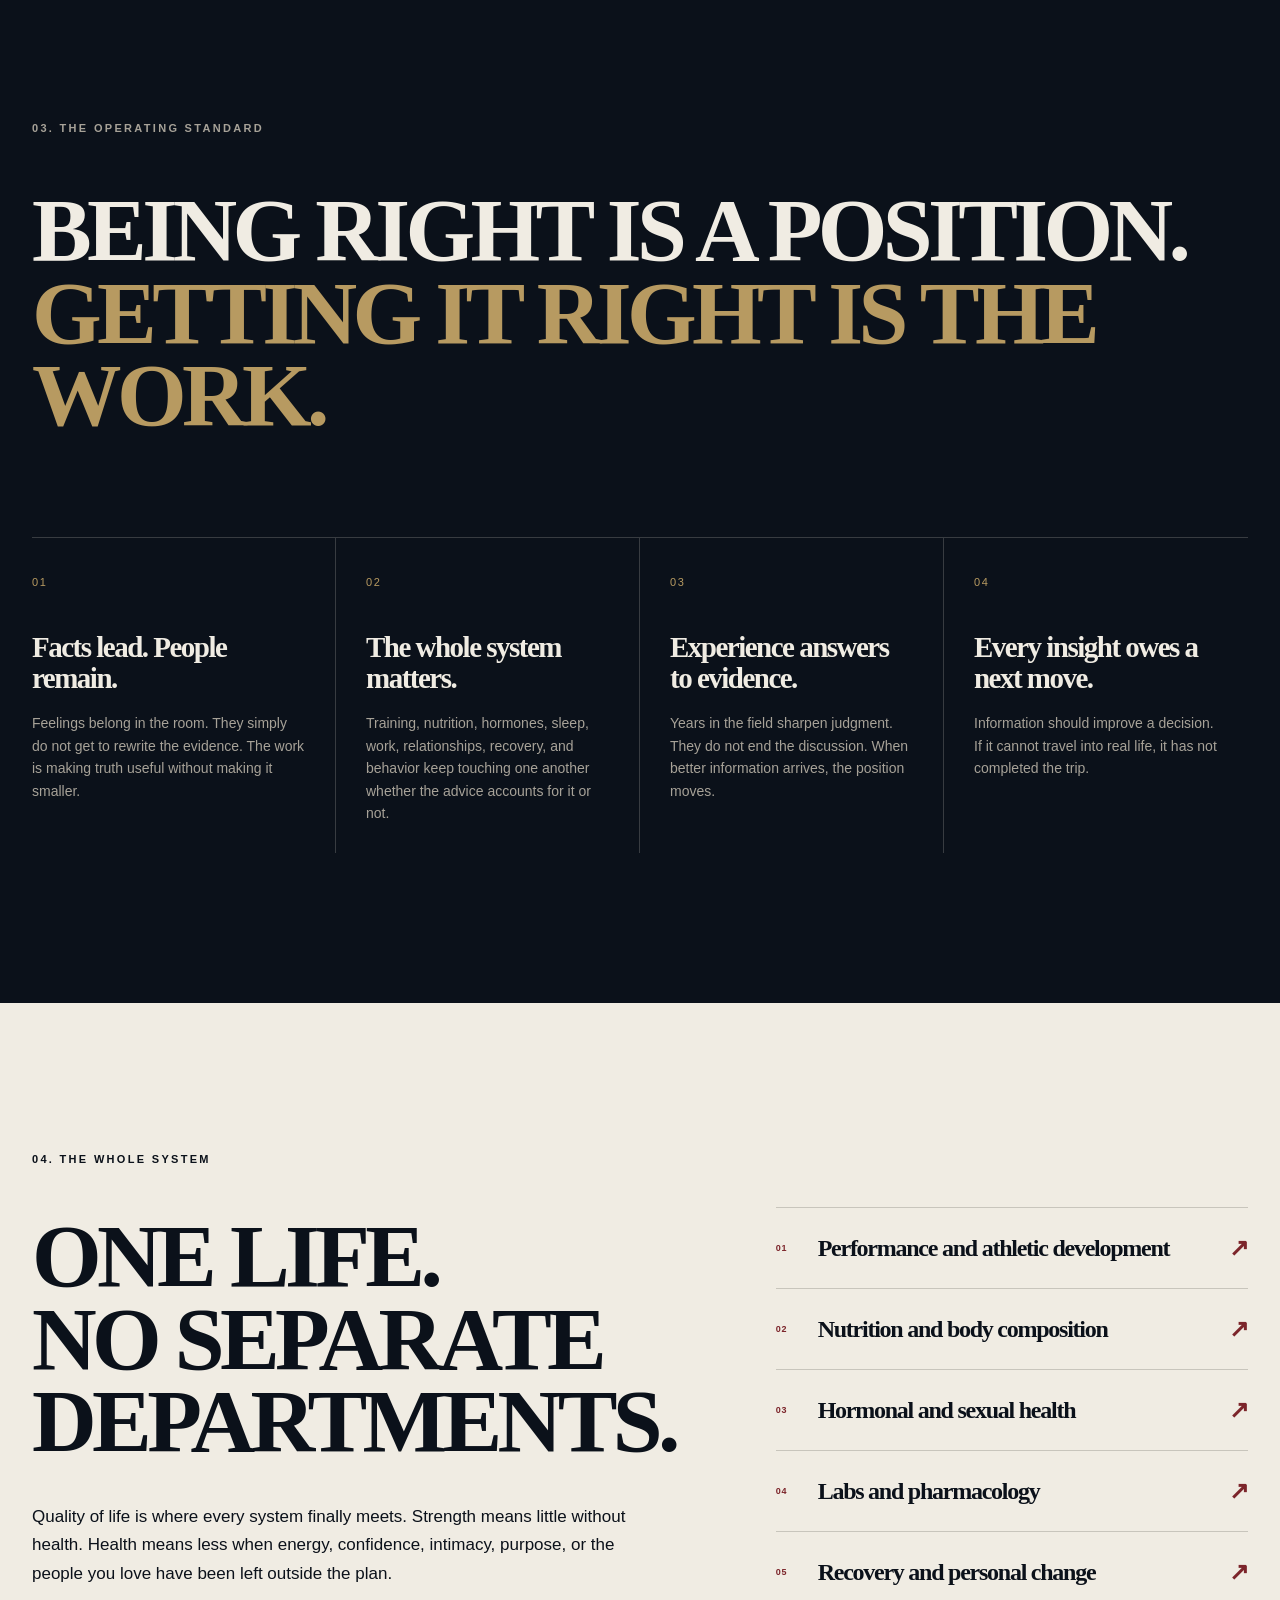
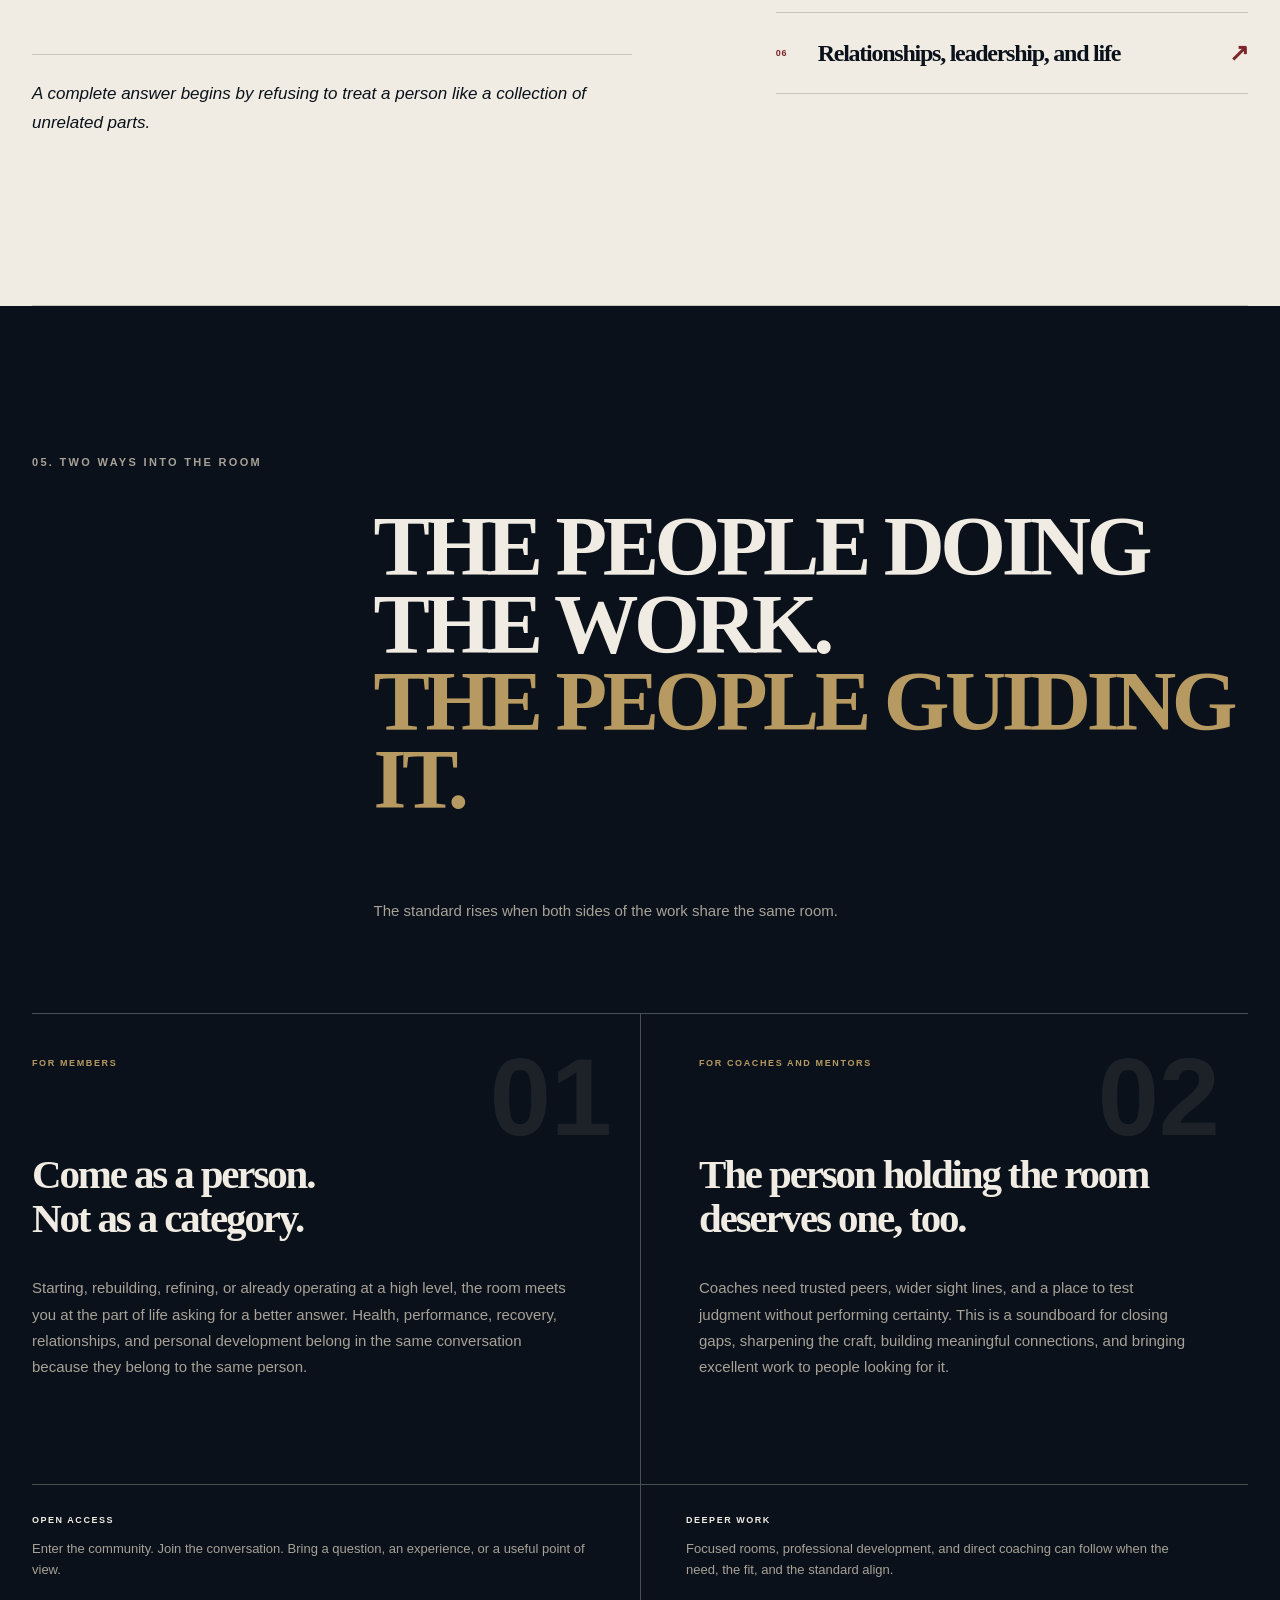
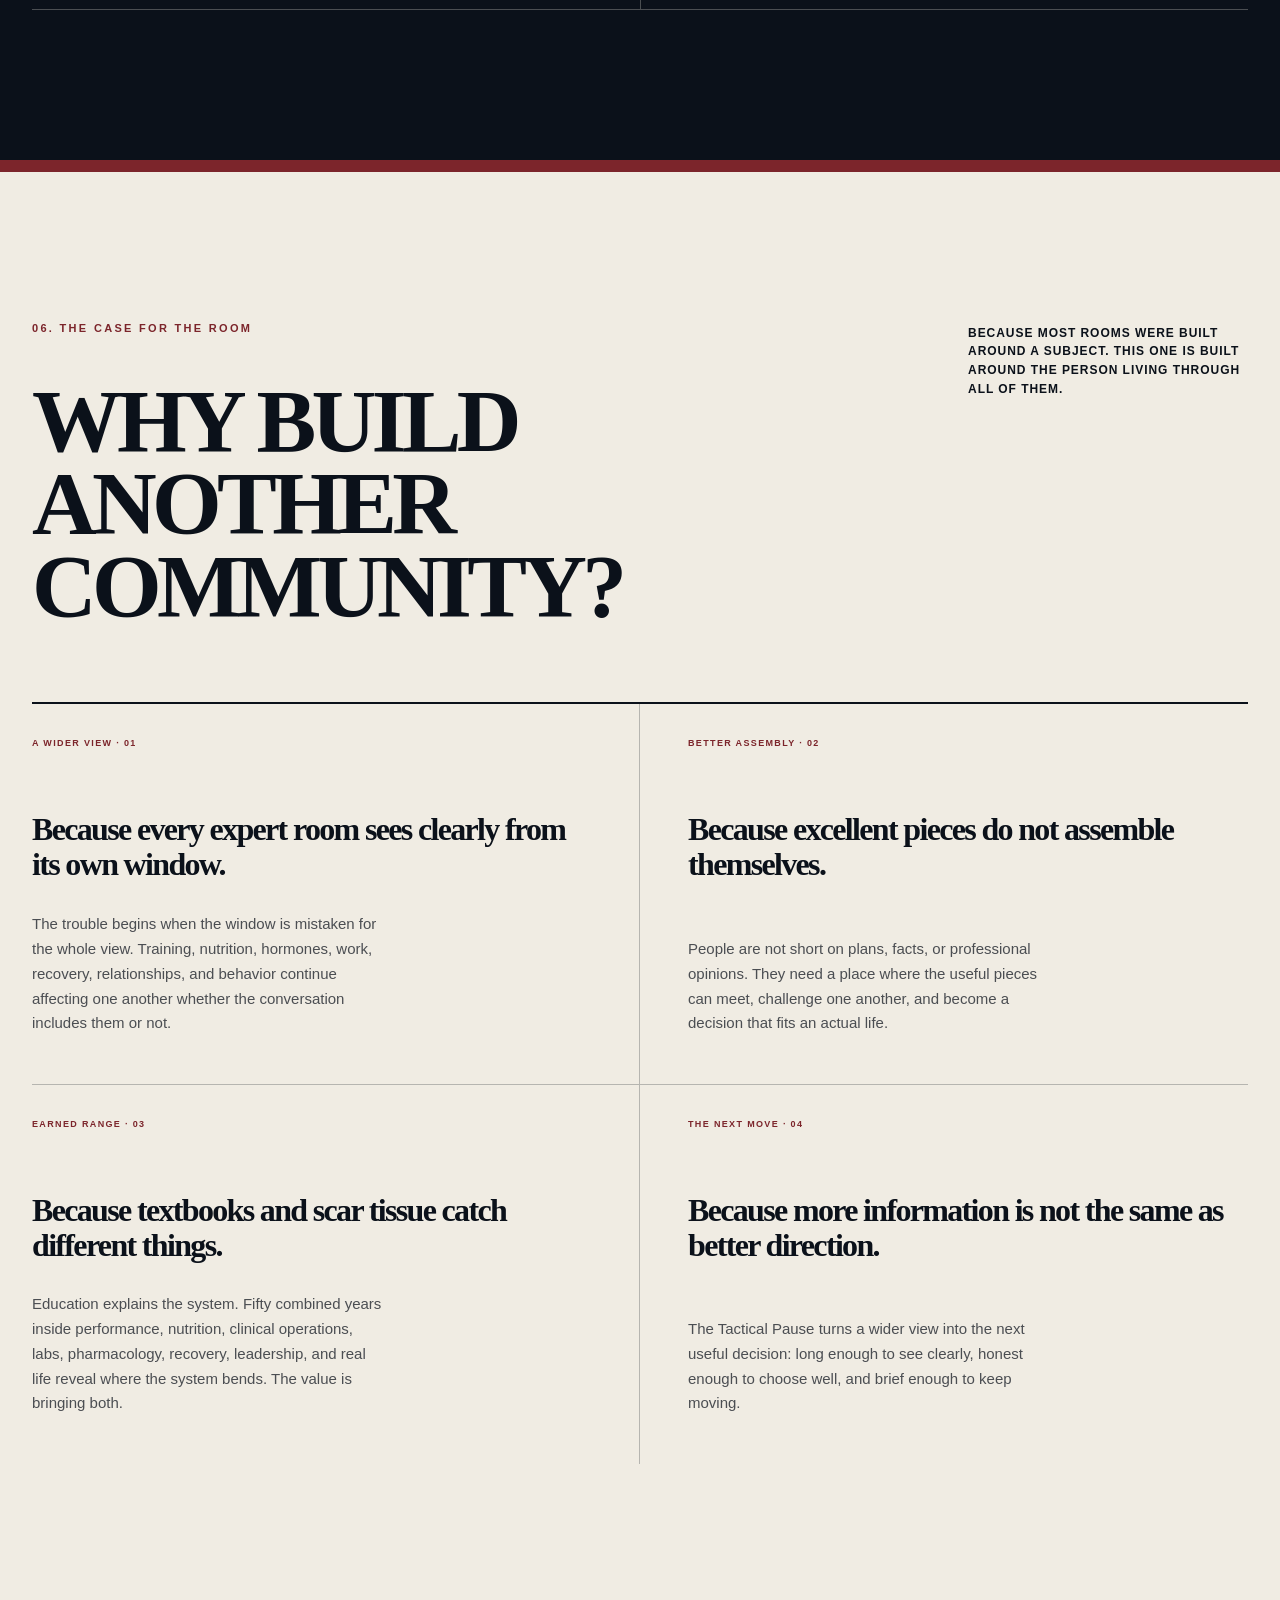
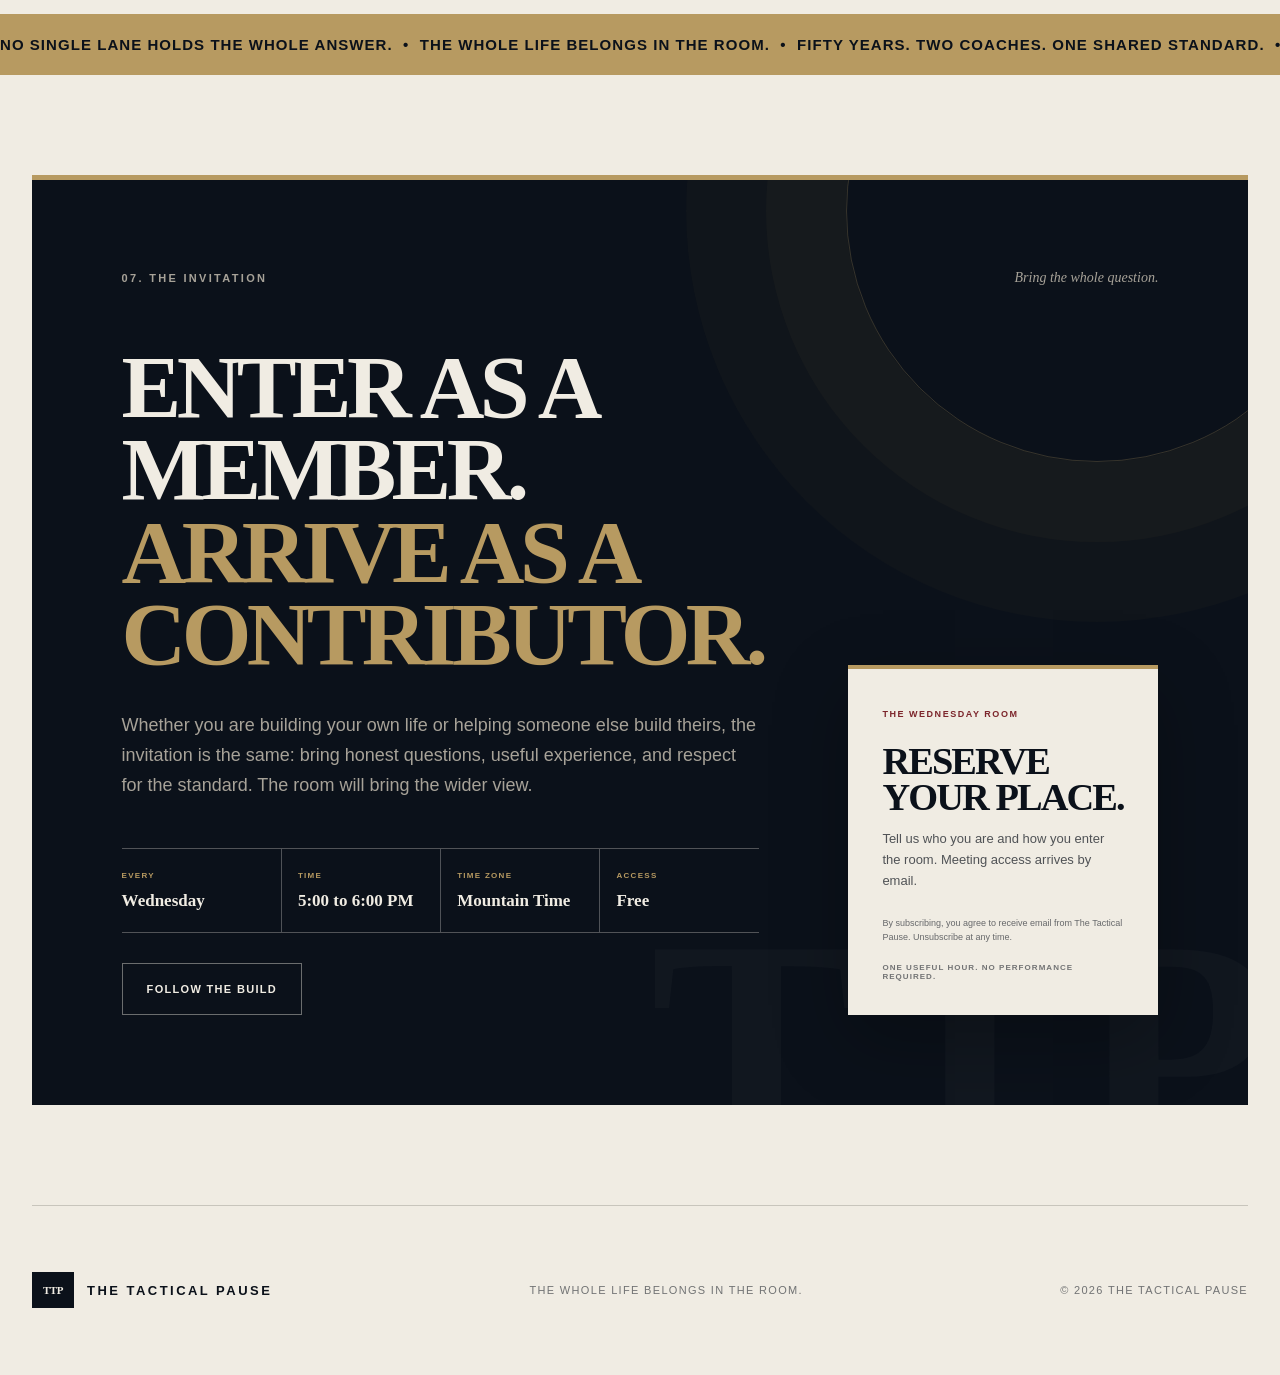
==== commit b80c1017: "Tighten founder experience summary" ====
--- a/index.html
+++ b/index.html
@@ -74,7 +74,7 @@
       <div class="story-body">
         <p class="story-lead">This community is being built by two coaches who have spent a combined half century where information meets consequence. Both remain active inside the very spaces this room is designed to connect.</p>
         <div class="founder-ledger">
-          <article><span>One path · 20 years</span><p>Hall of Fame caliber Division I football programming. Law enforcement. Clinical operations and leadership in hormone replacement and sexual health. Lab work, pharmacology, recovery, counseling frameworks, twelve years of sobriety, twenty years of marriage, fatherhood, and thirty two years with a guitar close enough to reach.</p></article>
+          <article><span>One path · 20 years</span><p>Hall of Fame caliber Division I football programming. Law enforcement. Clinical operations and leadership in hormone replacement and sexual health. Lab work, pharmacology, recovery, counseling frameworks, twelve years of sobriety, twenty years of marriage, and fatherhood.</p></article>
           <article><span>Another path · 30 years</span><p>Three decades across nutrition, health, fitness, wellness, and personal development. Years spent coaching the person, not merely handing instructions to the body.</p></article>
         </div>
         <div class="story-note"><span>Why we built it</span><p>We kept seeing good people enter good communities for better health, deeper knowledge, and stronger lives, only to receive excellent pieces with no place to assemble the whole. The Tactical Pause is that place.</p></div>
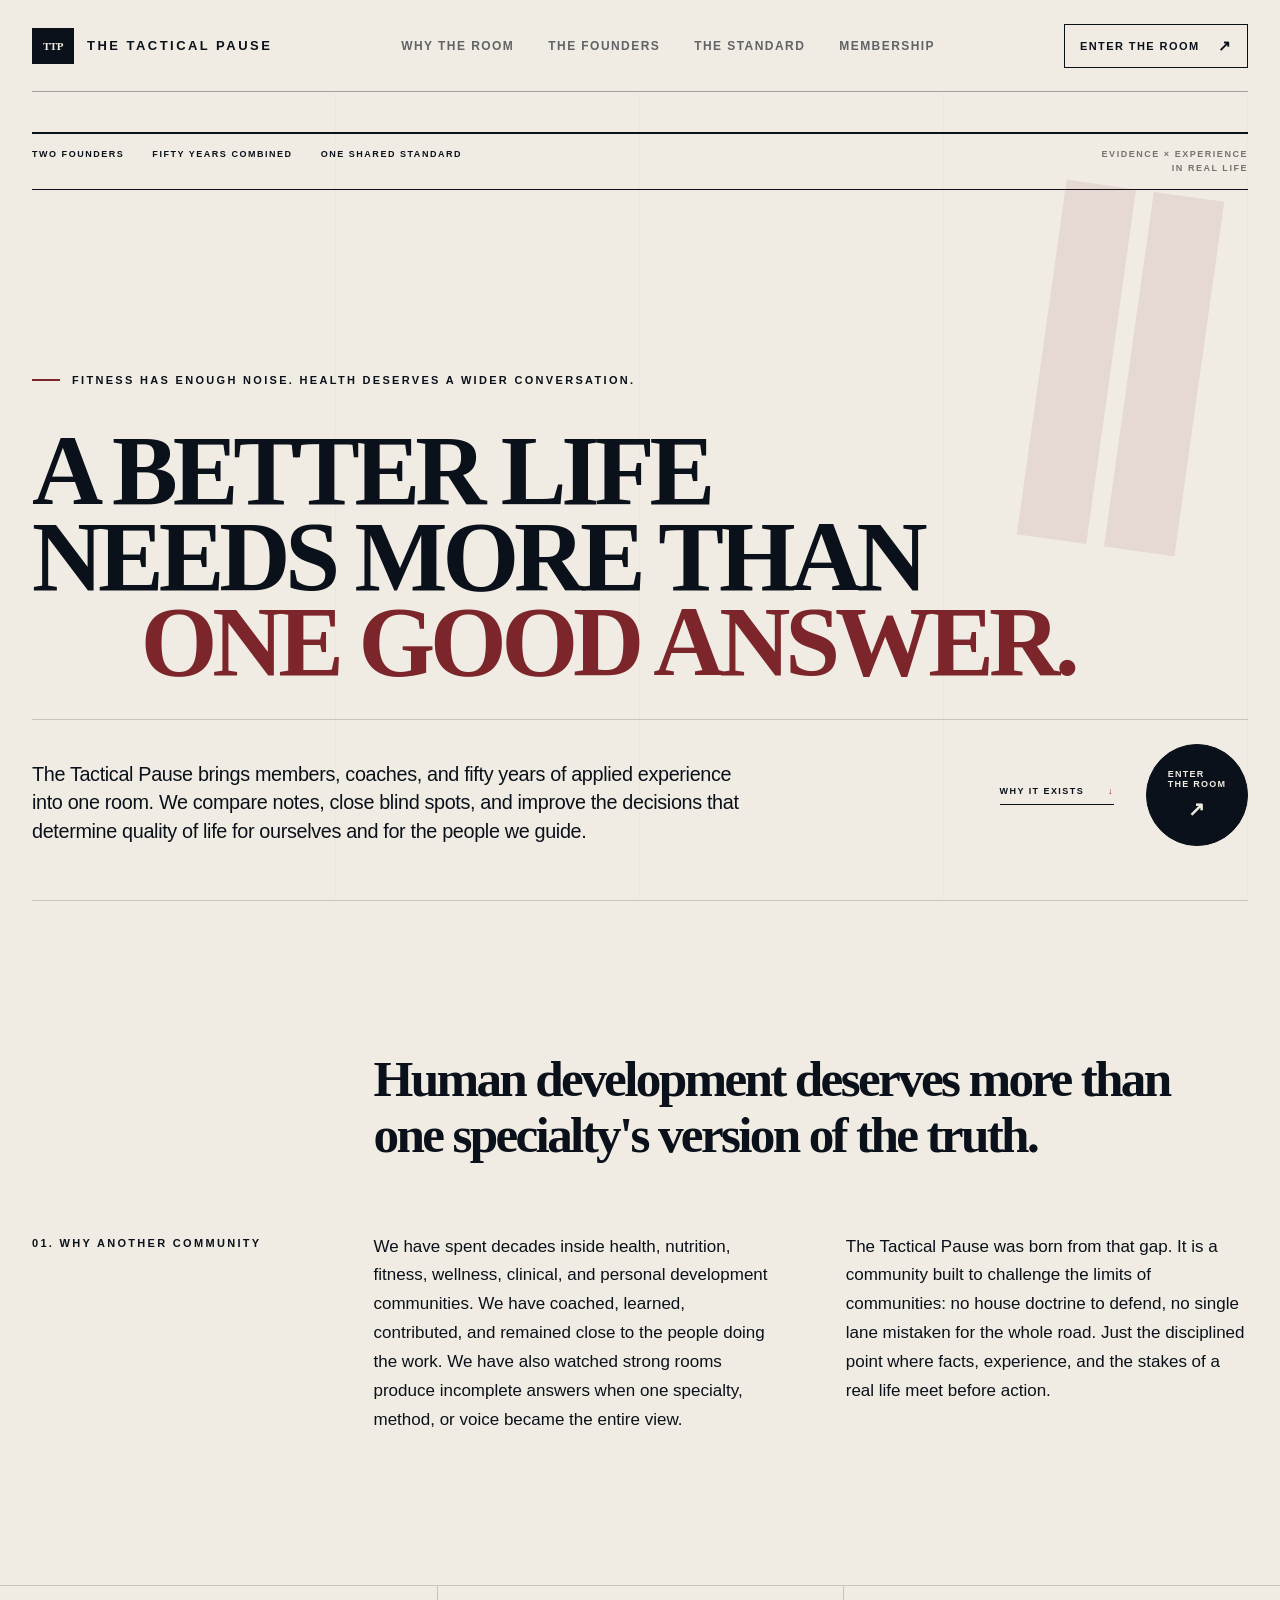
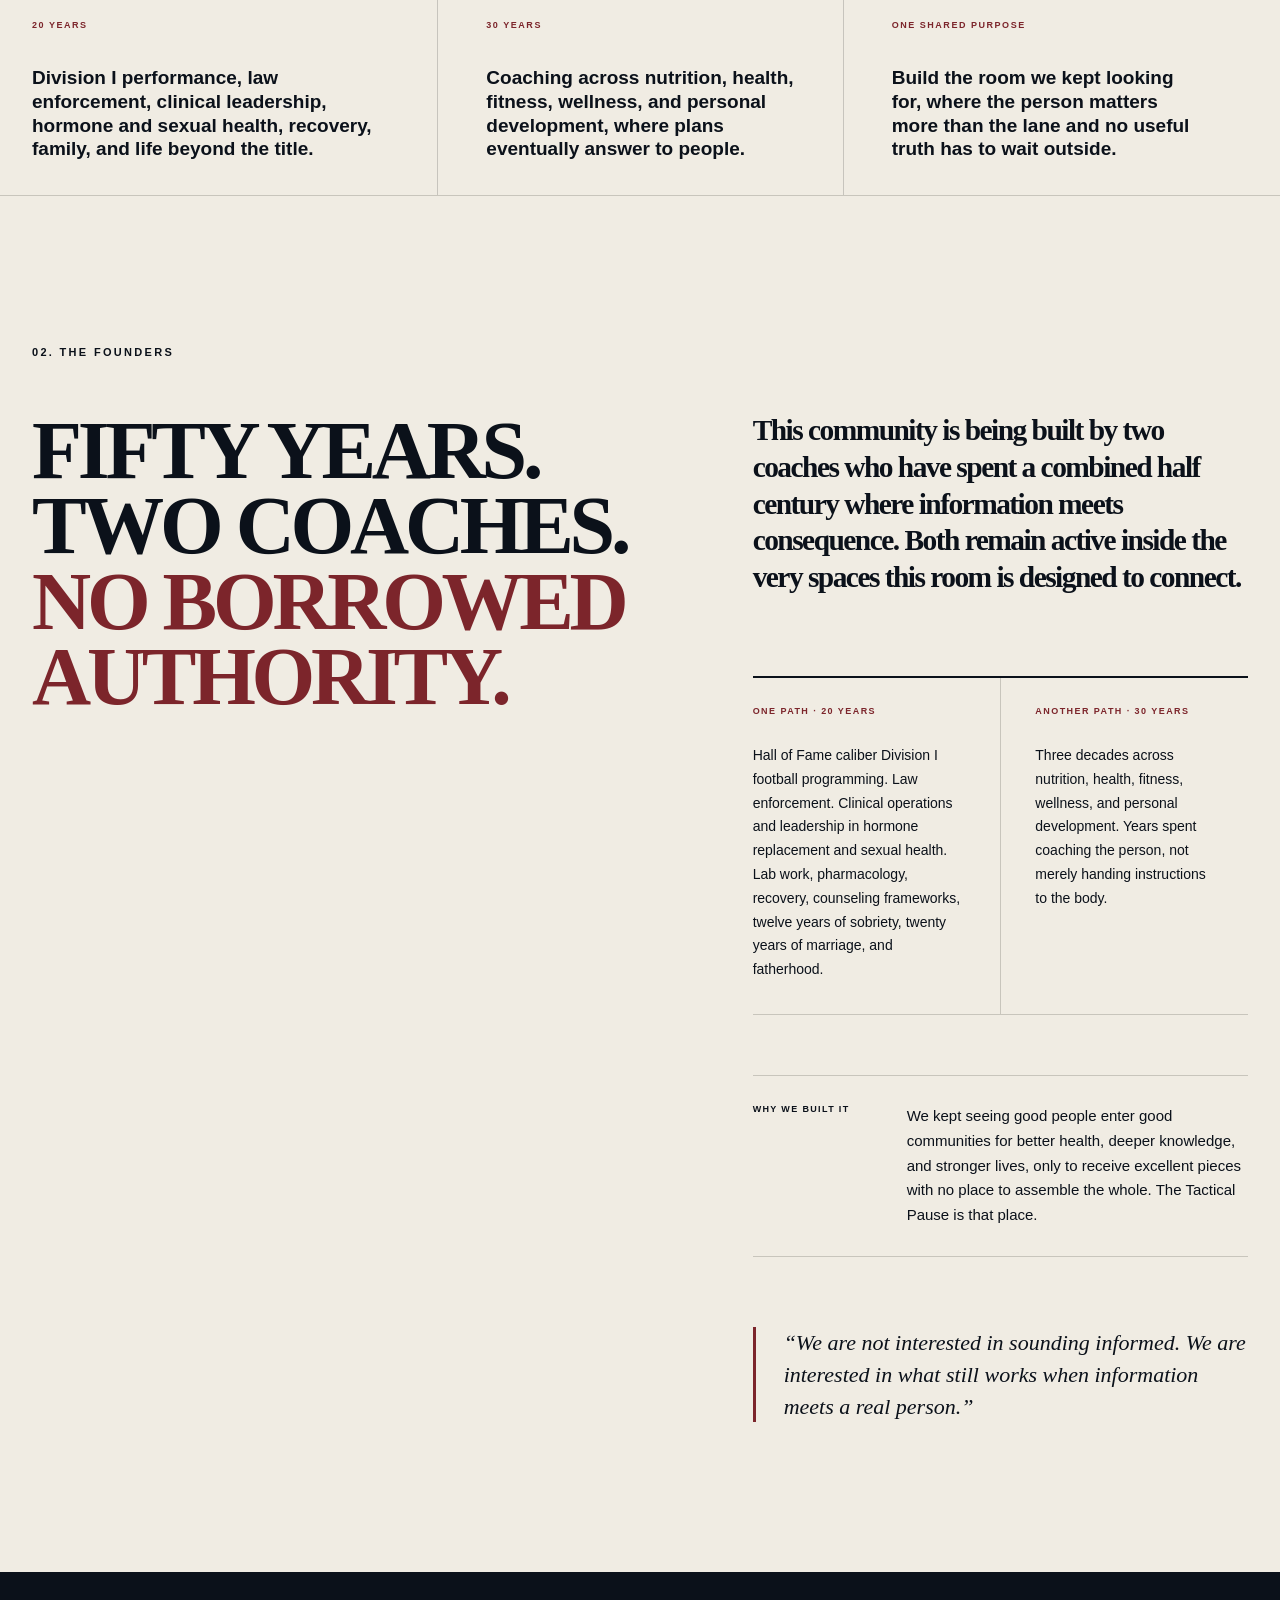
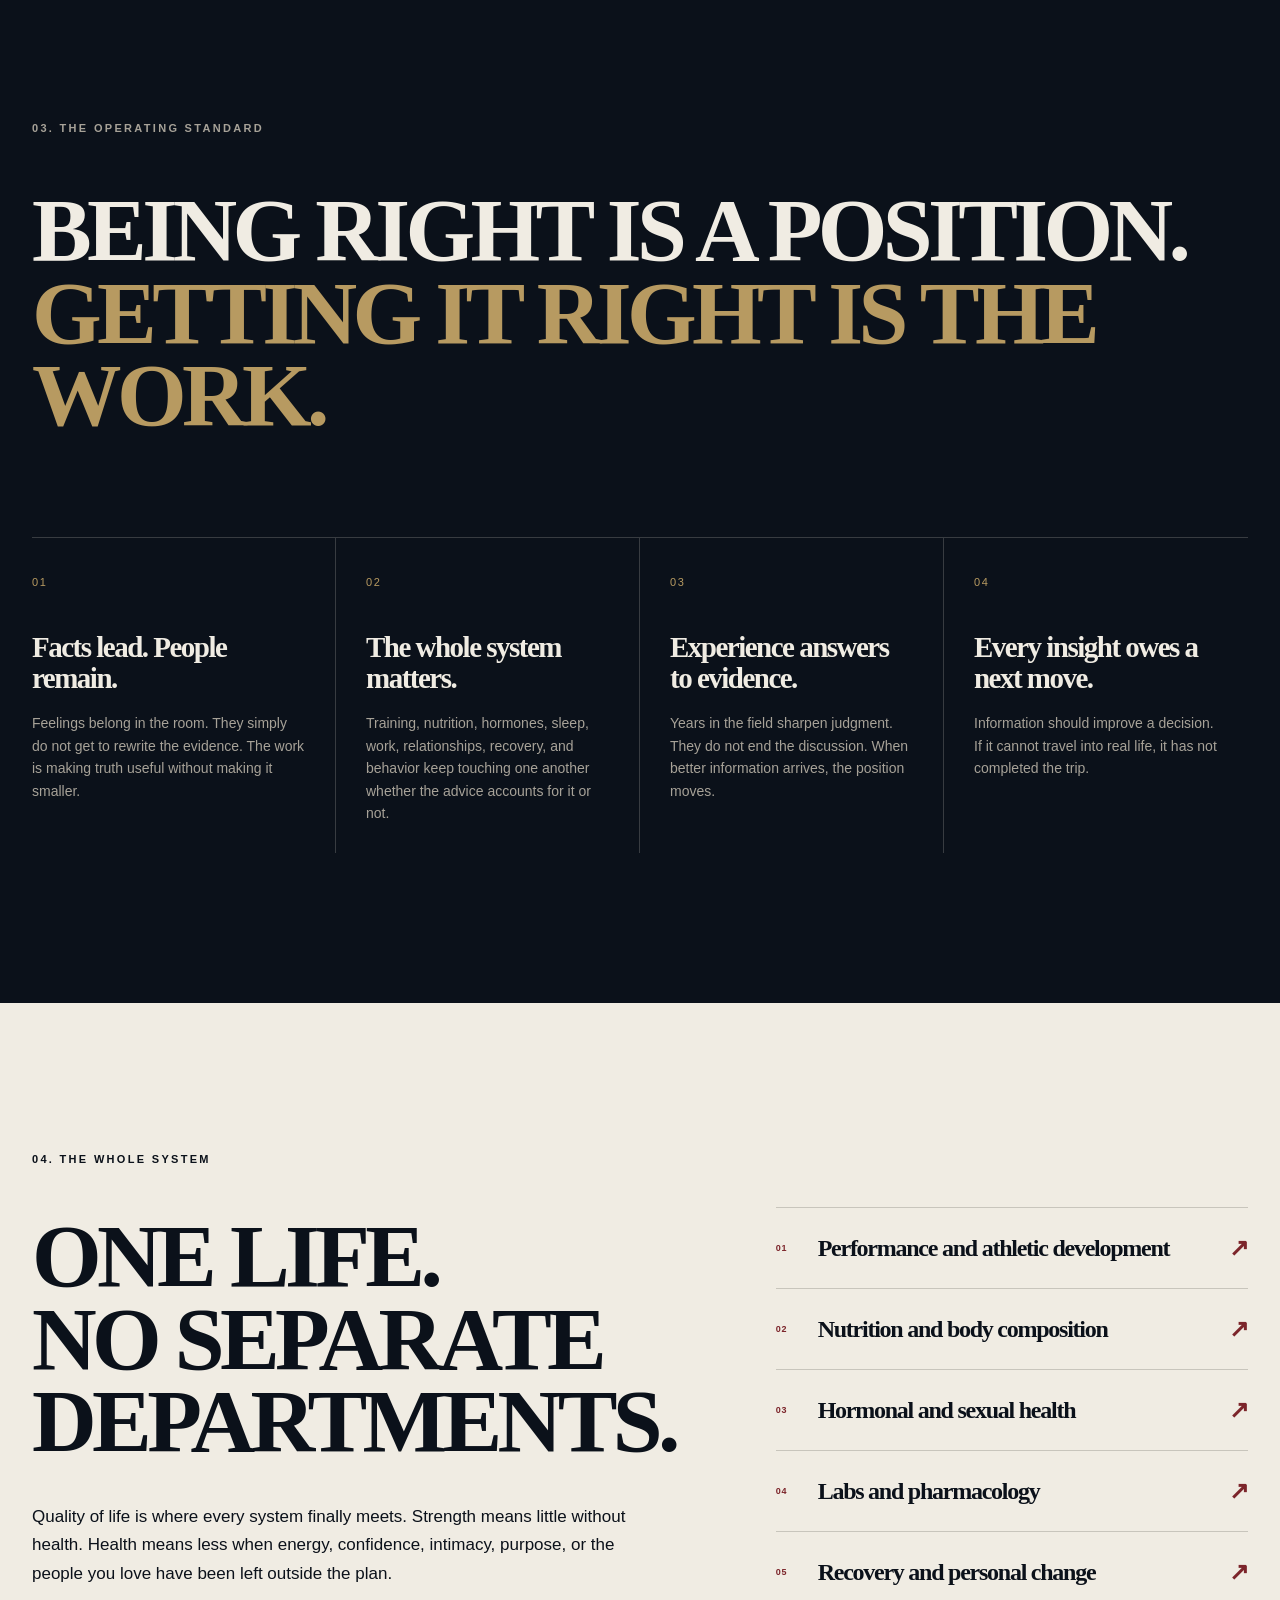
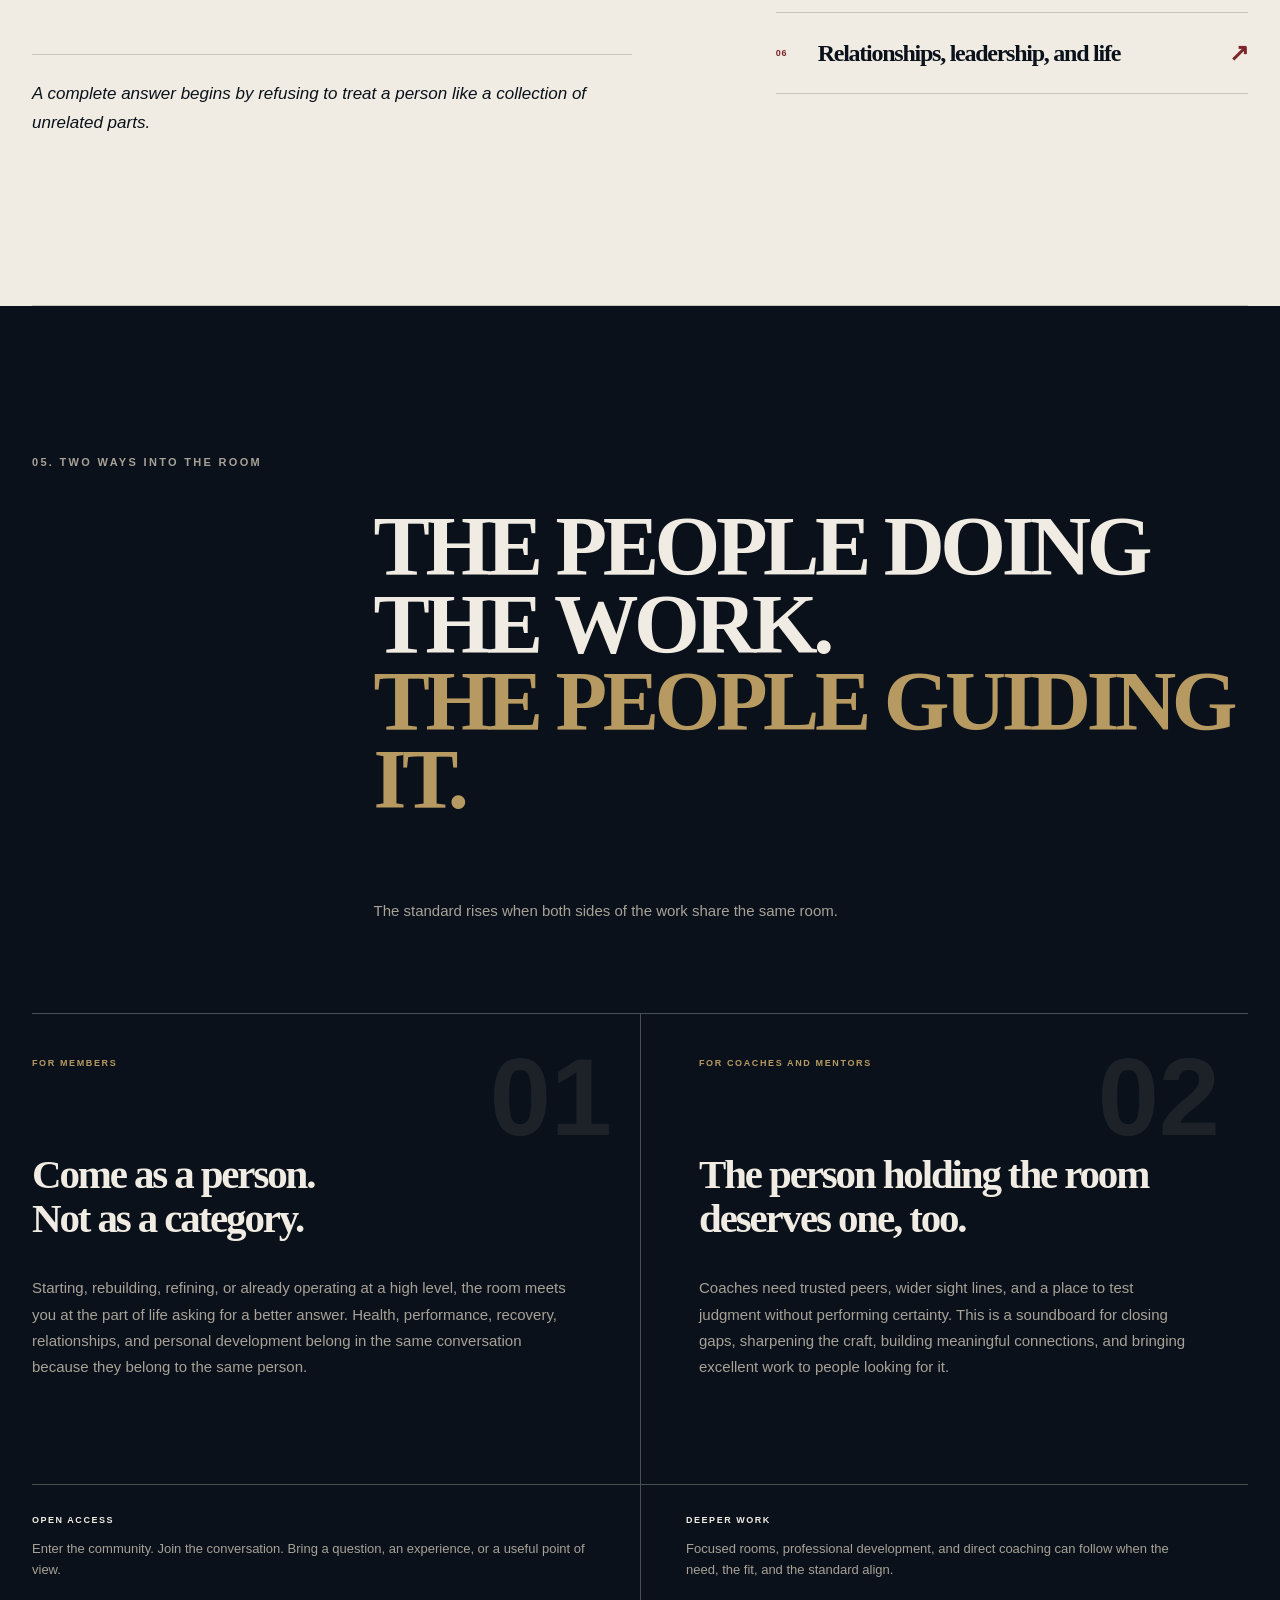
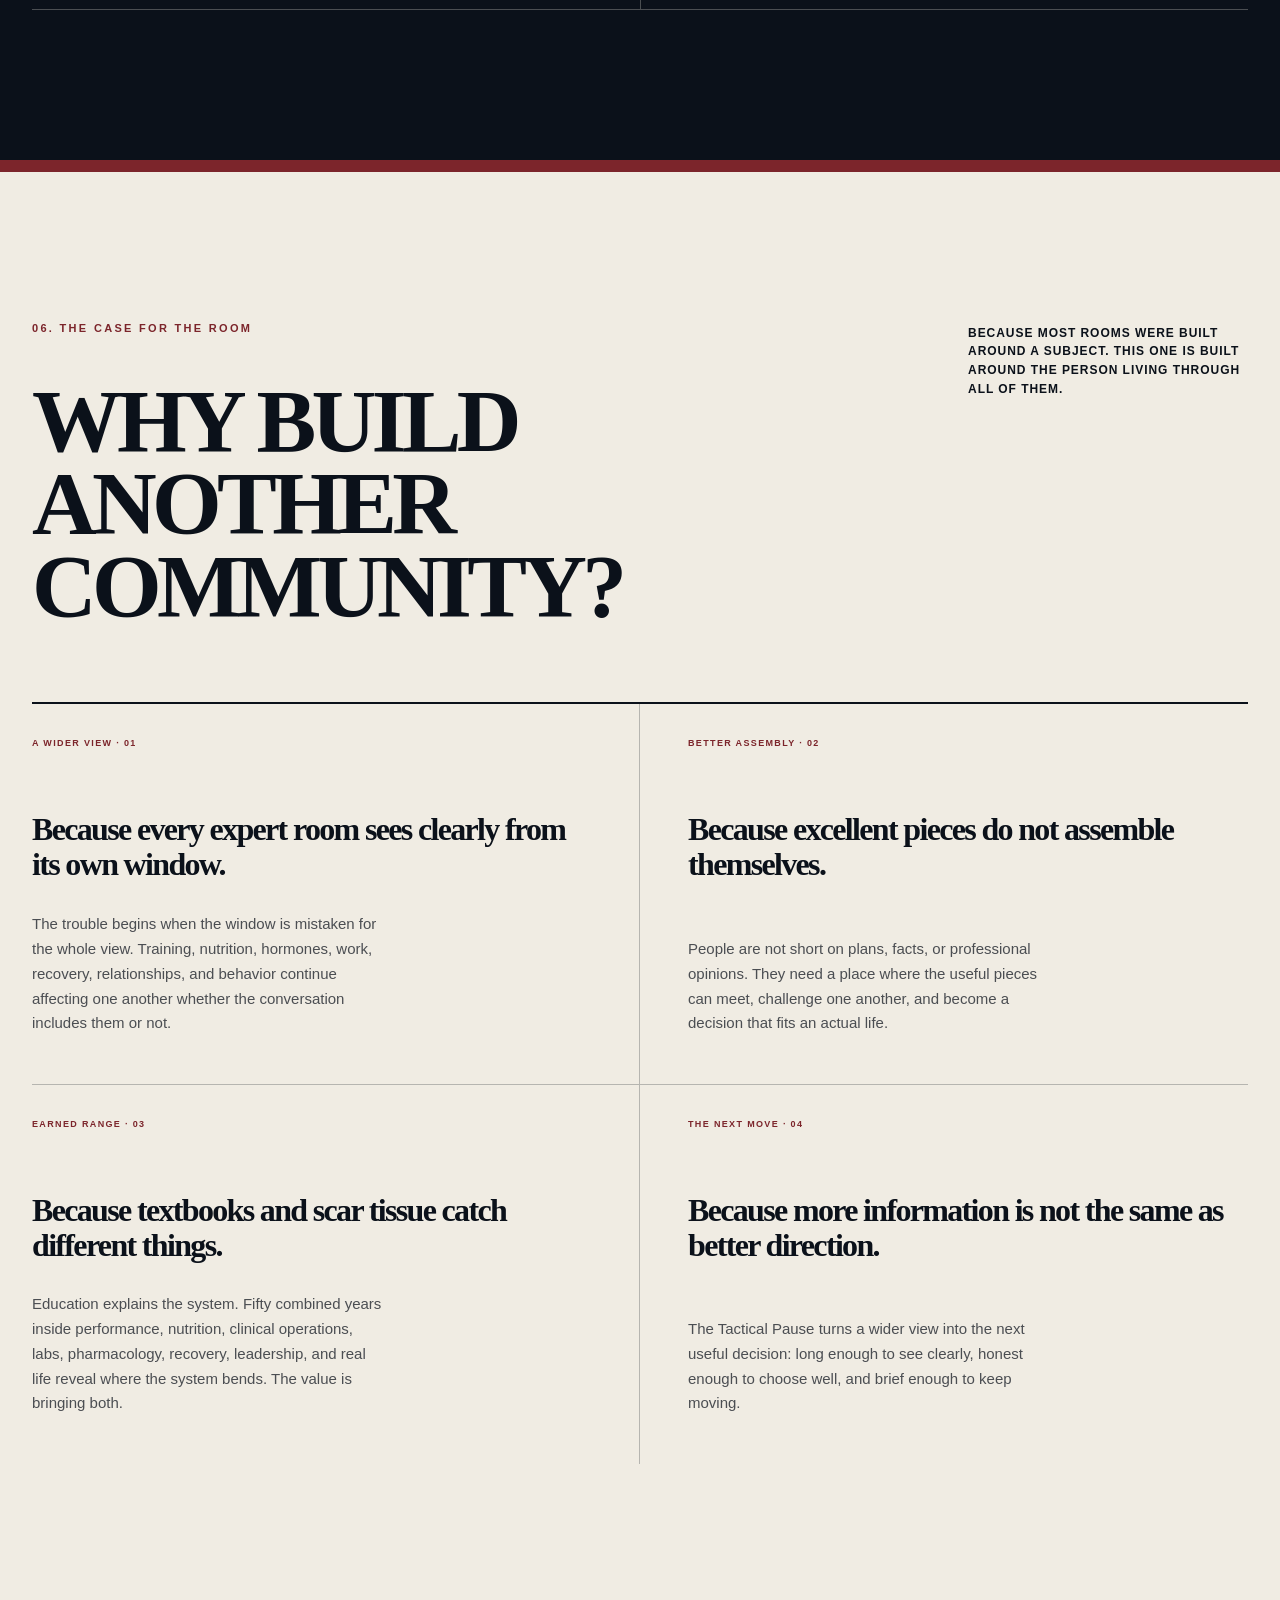
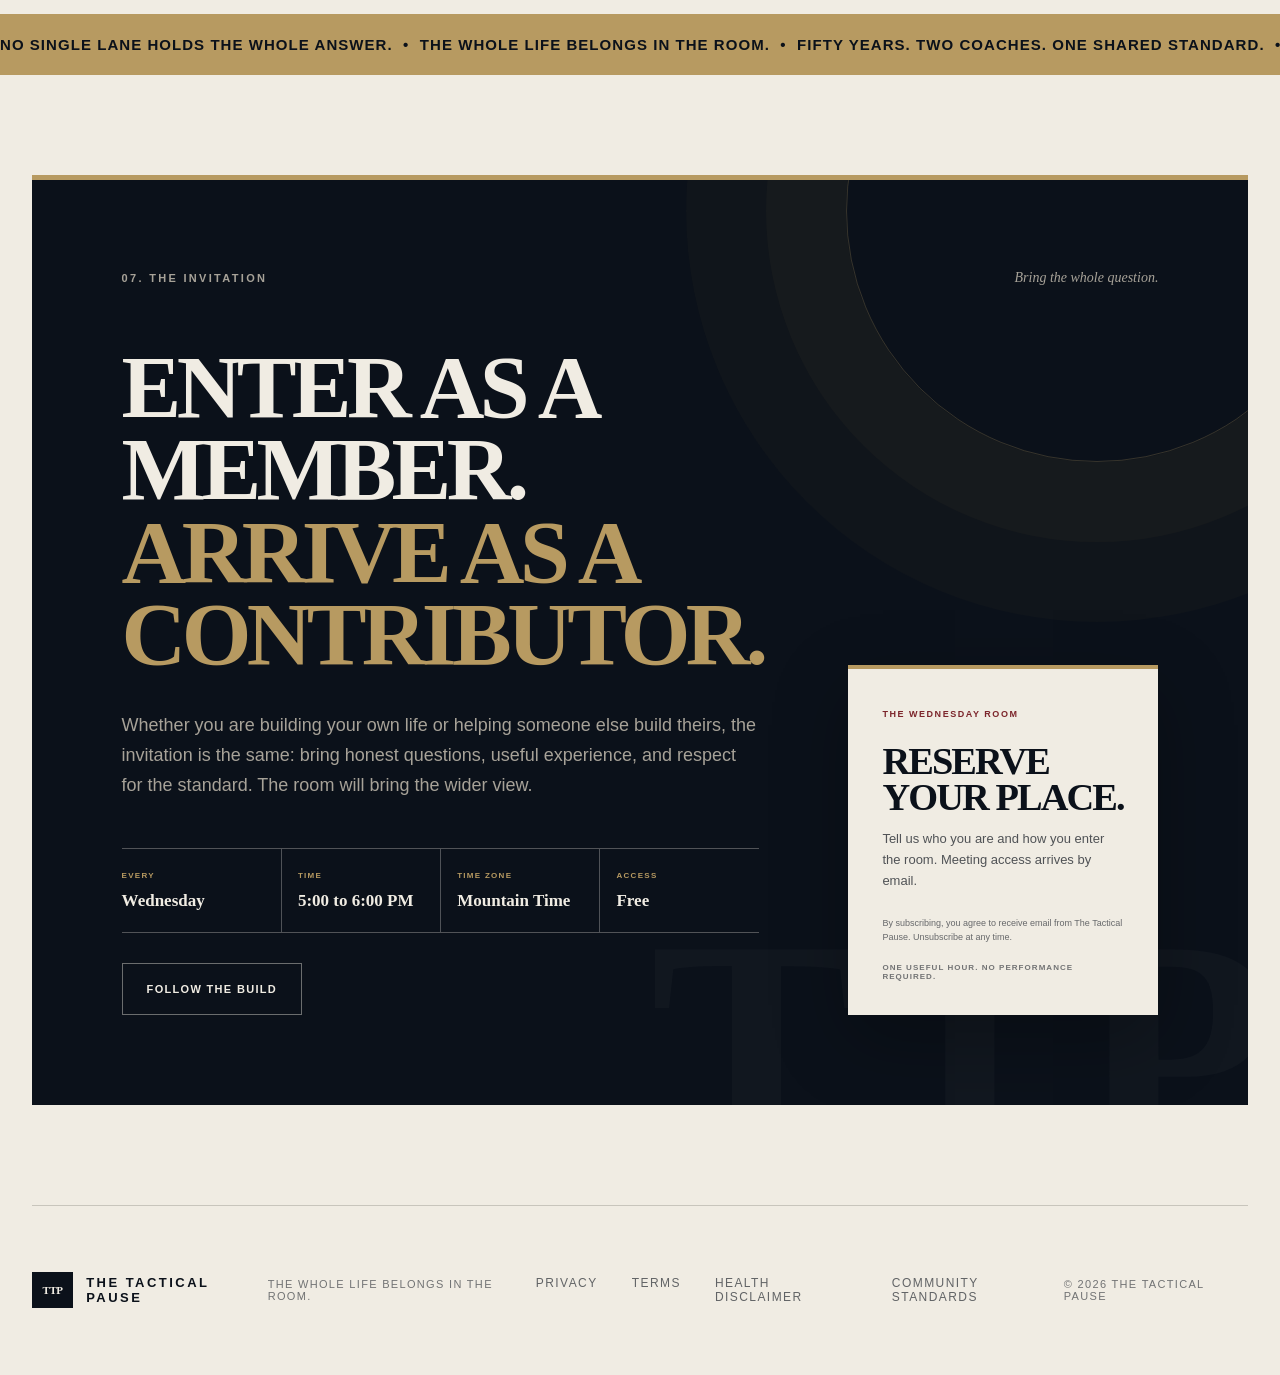
==== commit db7c9148: "Add legal links to the site footer" ====
--- a/index.html
+++ b/index.html
@@ -175,7 +175,12 @@
       </div>
     </section>
 
-    <footer class="footer shell"><a class="brand" href="#top"><span class="brand-mark">TTP</span><span>The Tactical Pause</span></a><p>The whole life belongs in the room.</p><p>© <span id="year"></span> The Tactical Pause</p></footer>
+    <footer class="footer shell">
+      <a class="brand" href="#top"><span class="brand-mark">TTP</span><span>The Tactical Pause</span></a>
+      <p>The whole life belongs in the room.</p>
+      <nav class="legal-links" aria-label="Legal information"><a href="privacy.html">Privacy</a><a href="terms.html">Terms</a><a href="health.html">Health Disclaimer</a><a href="community.html">Community Standards</a></nav>
+      <p>© <span id="year"></span> The Tactical Pause</p>
+    </footer>
   </main>
   <script>document.getElementById('year').textContent = new Date().getFullYear();</script>
 </body>
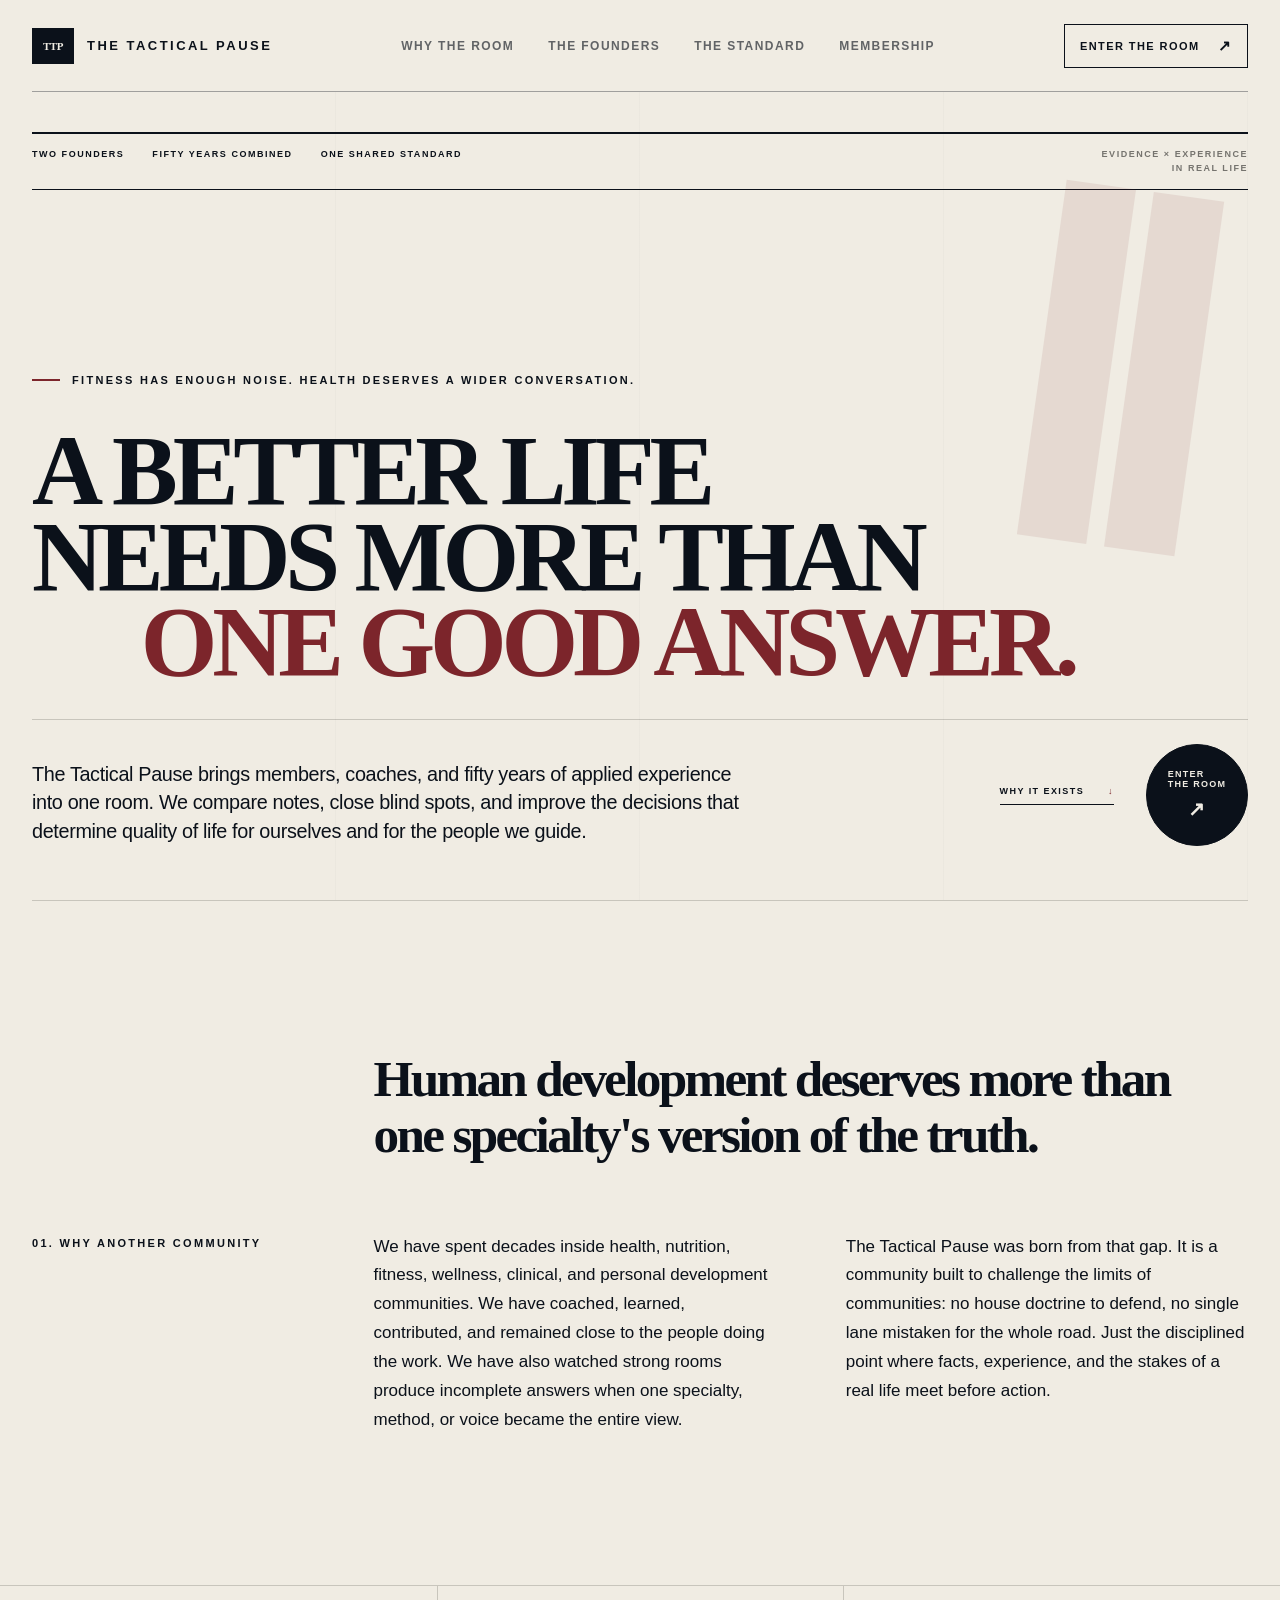
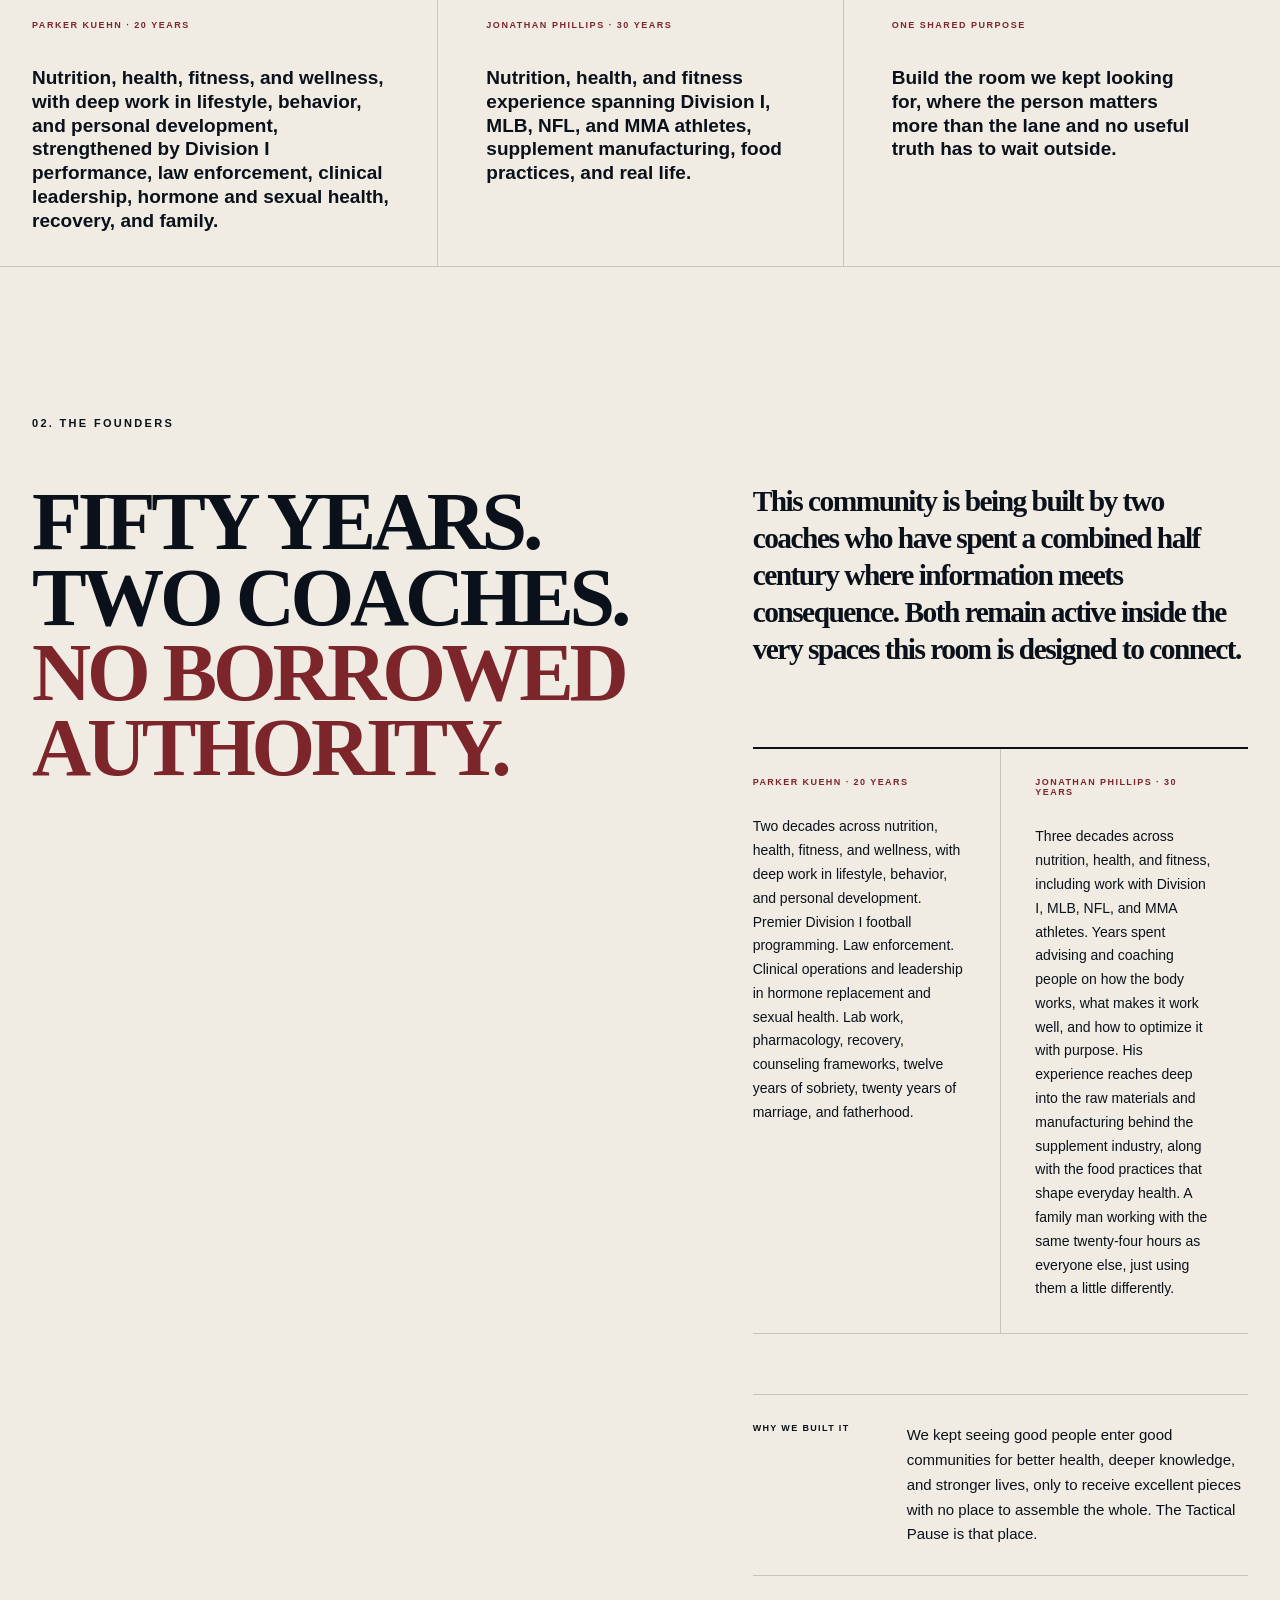
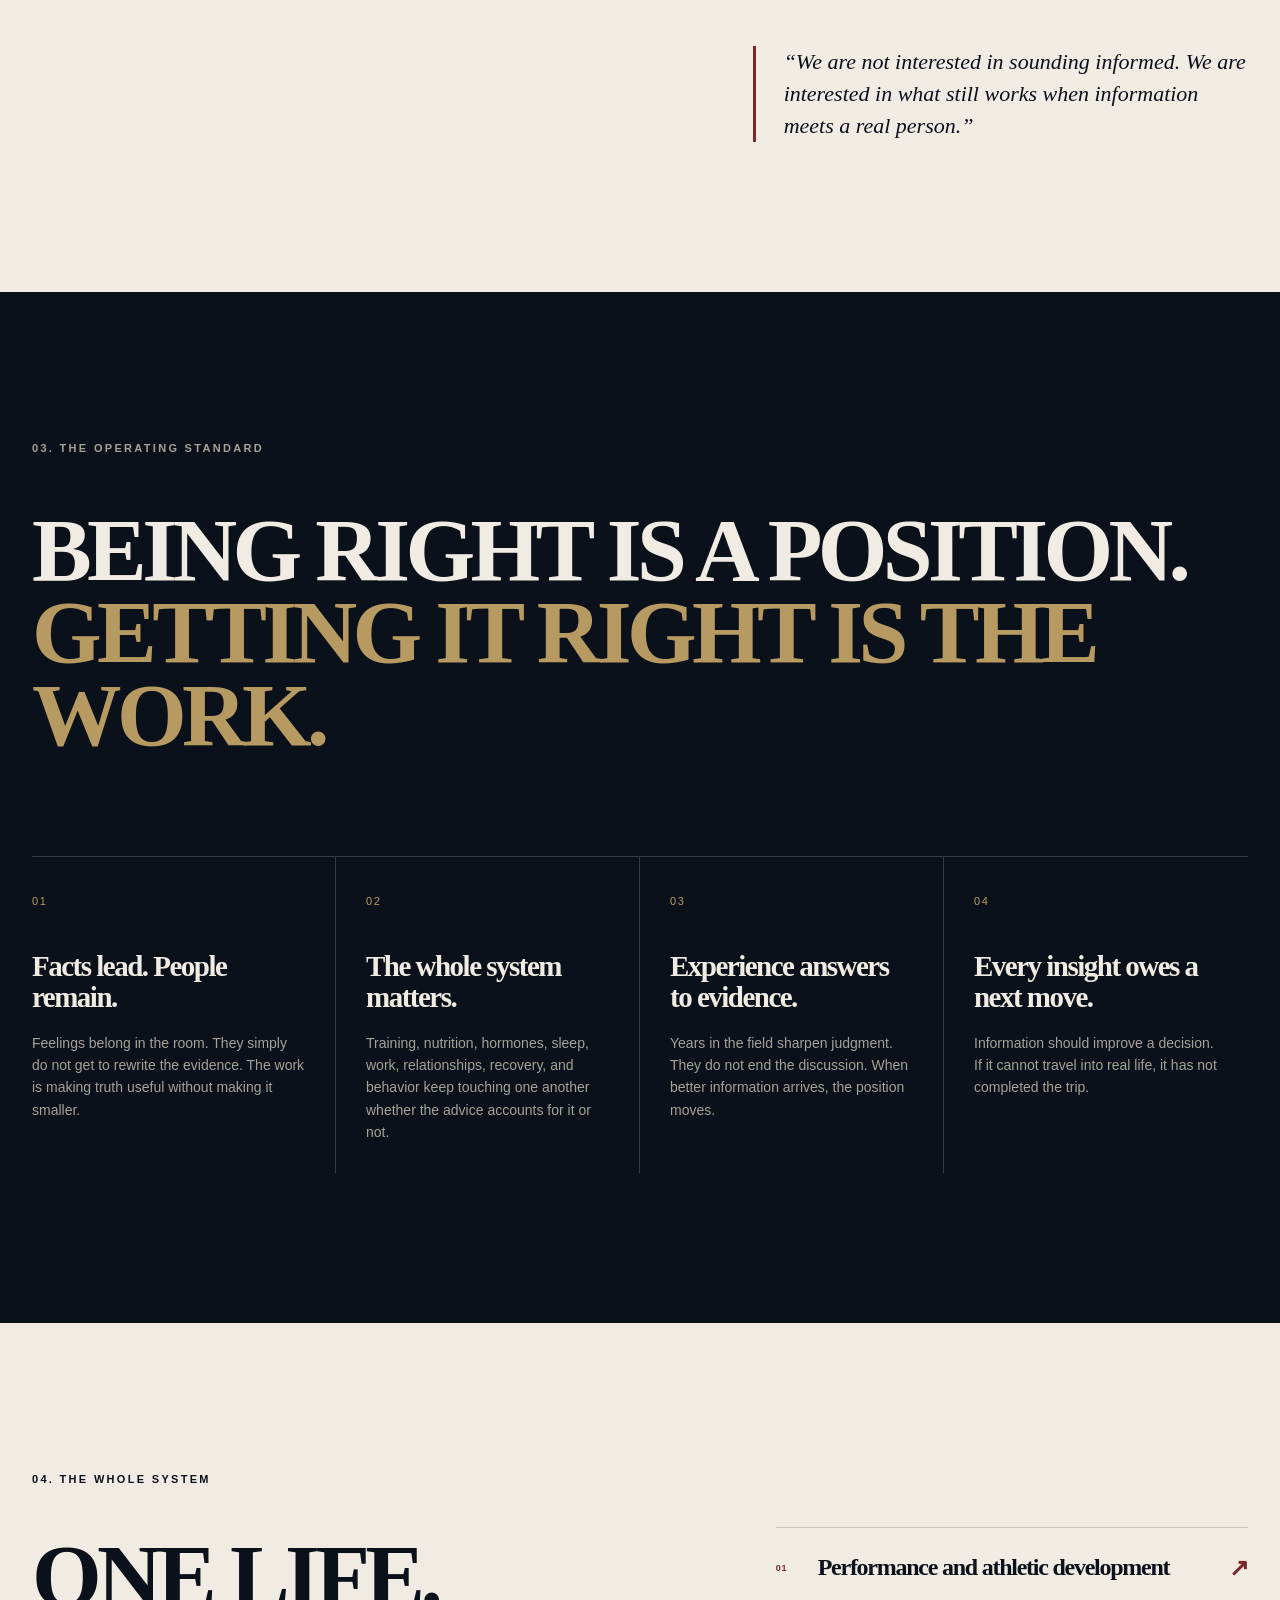
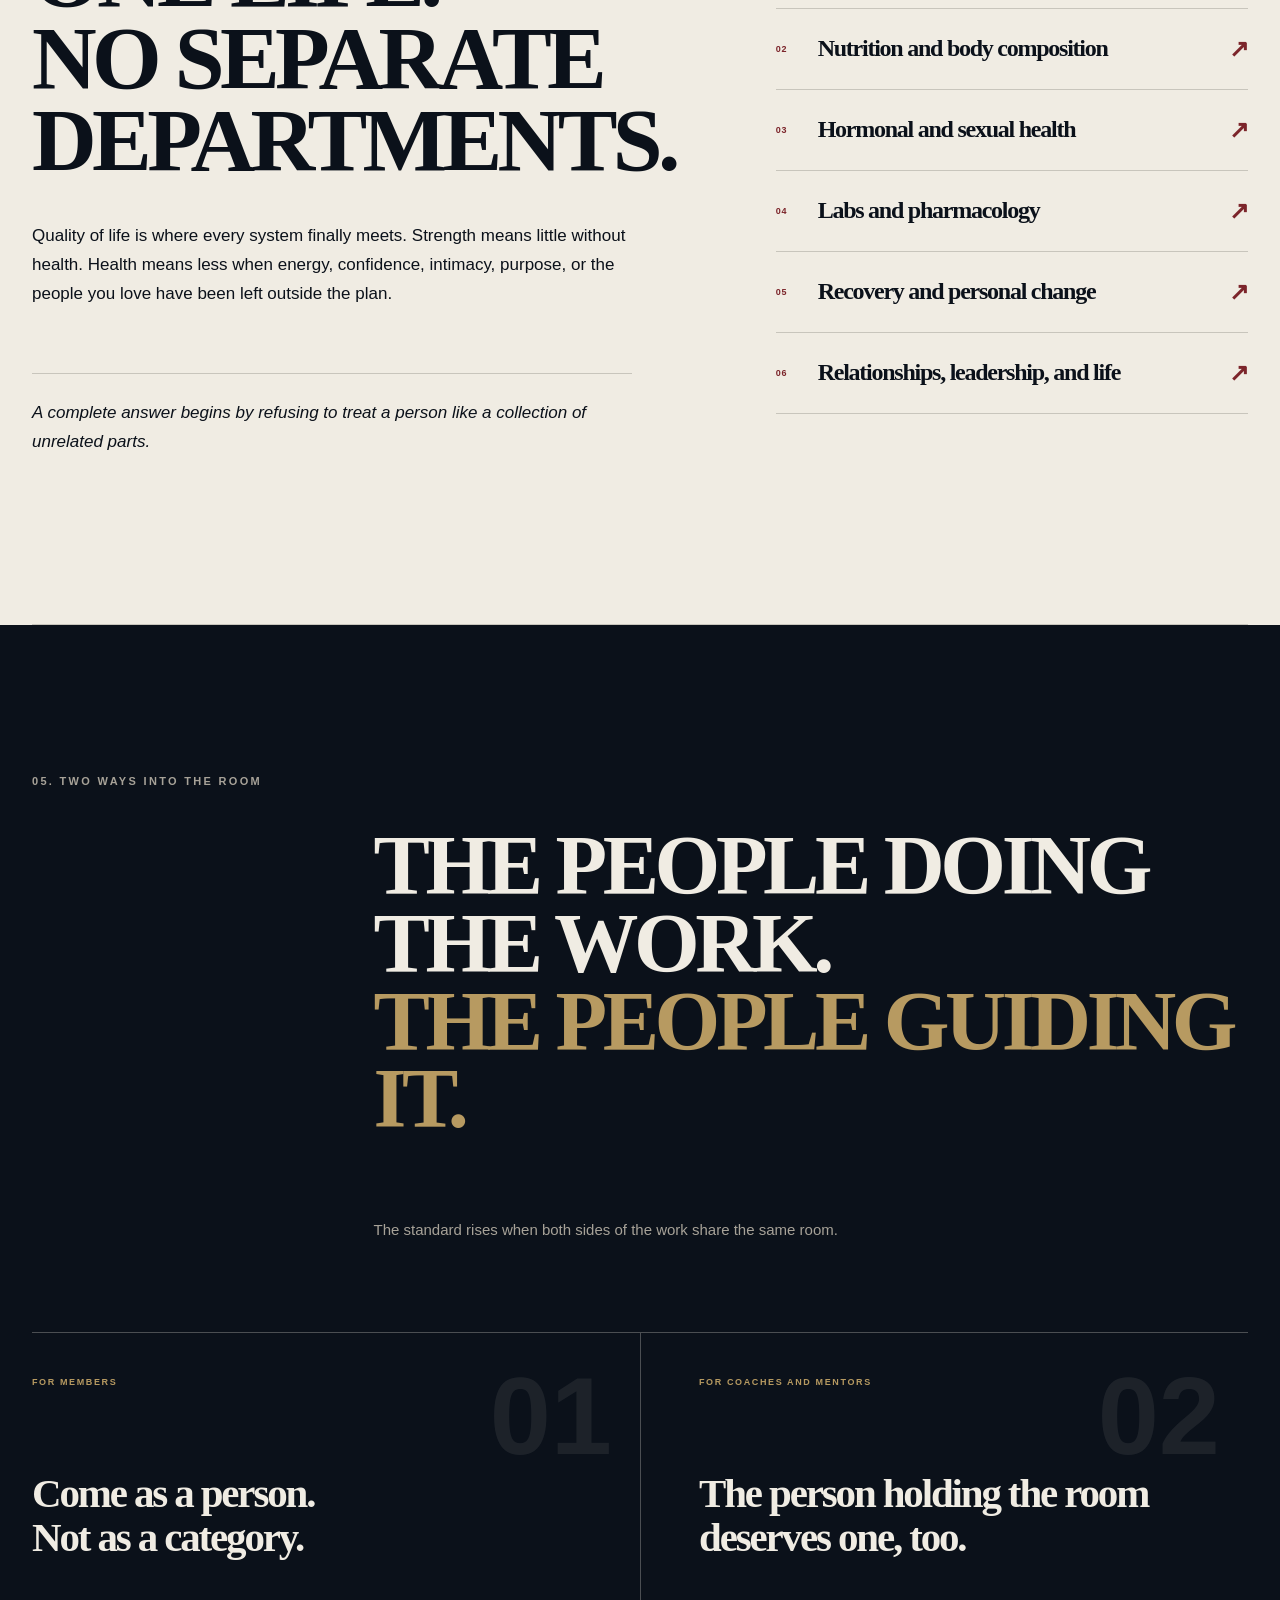
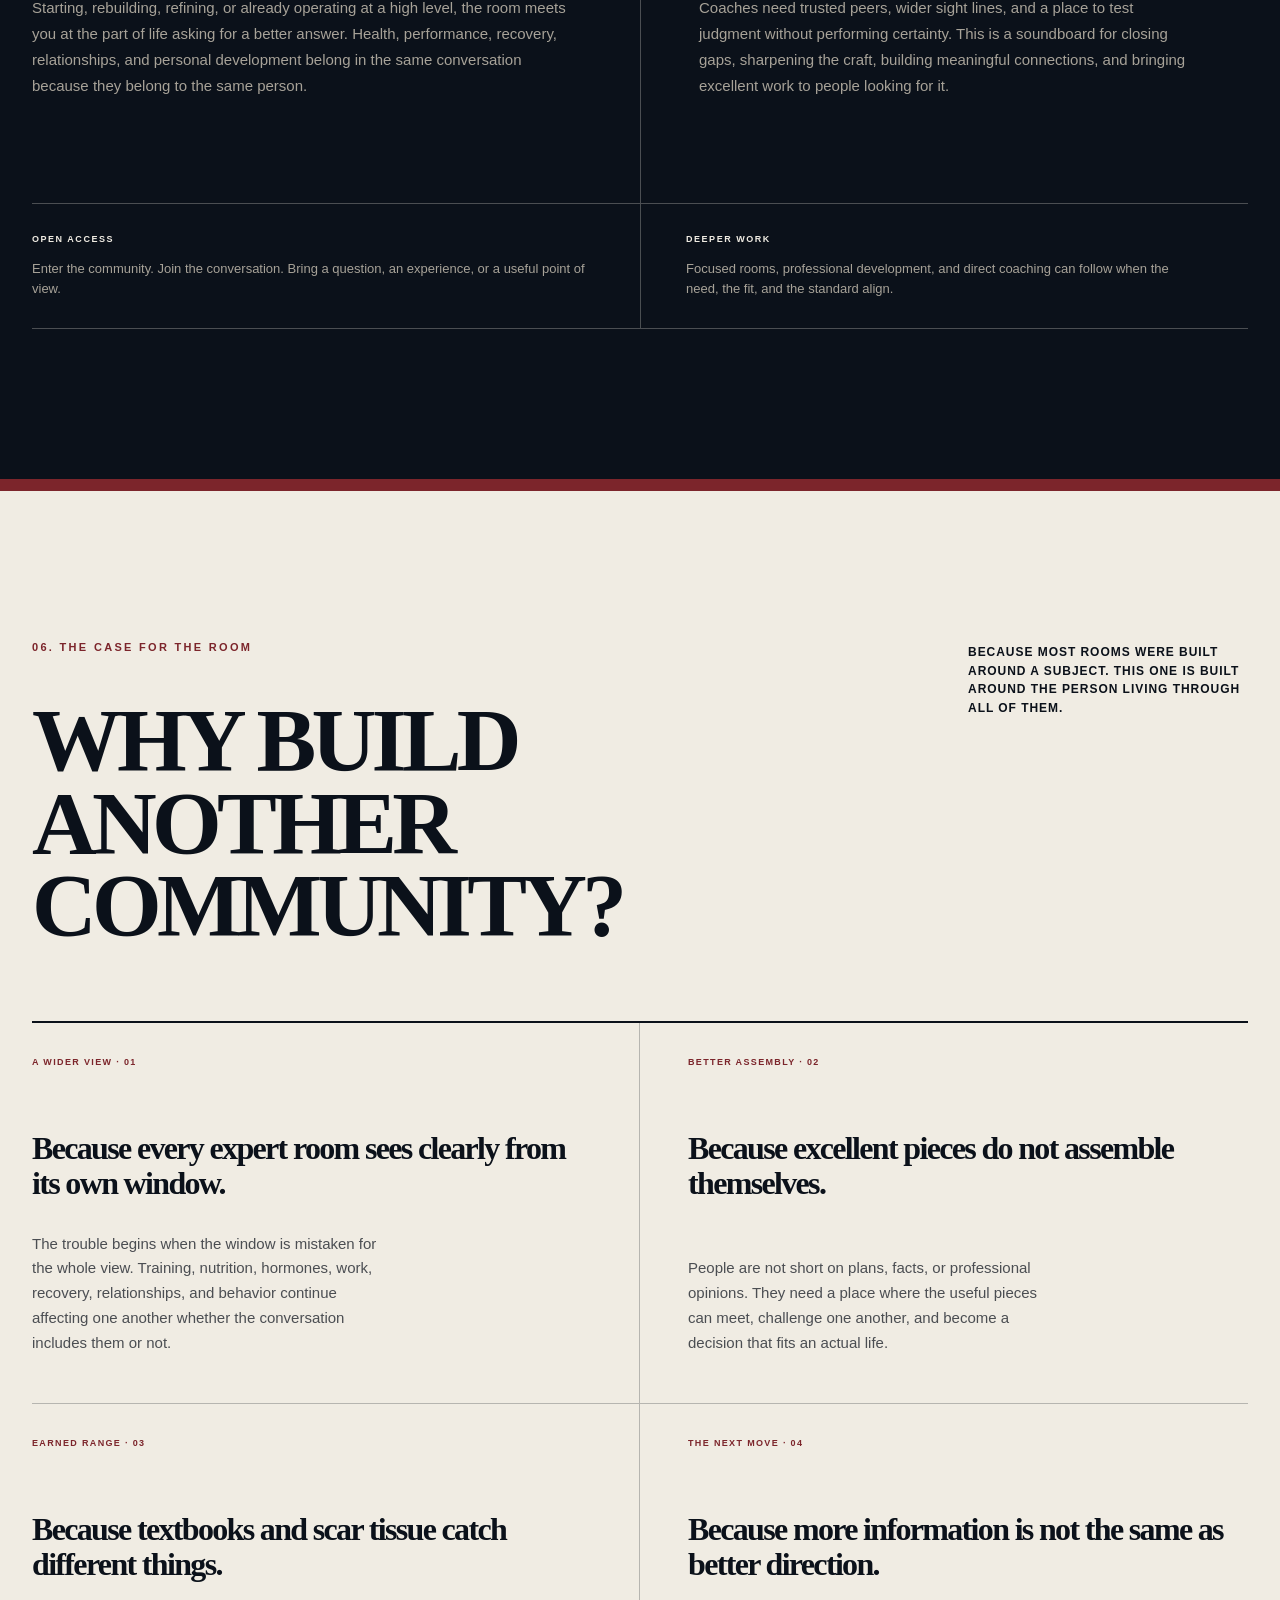
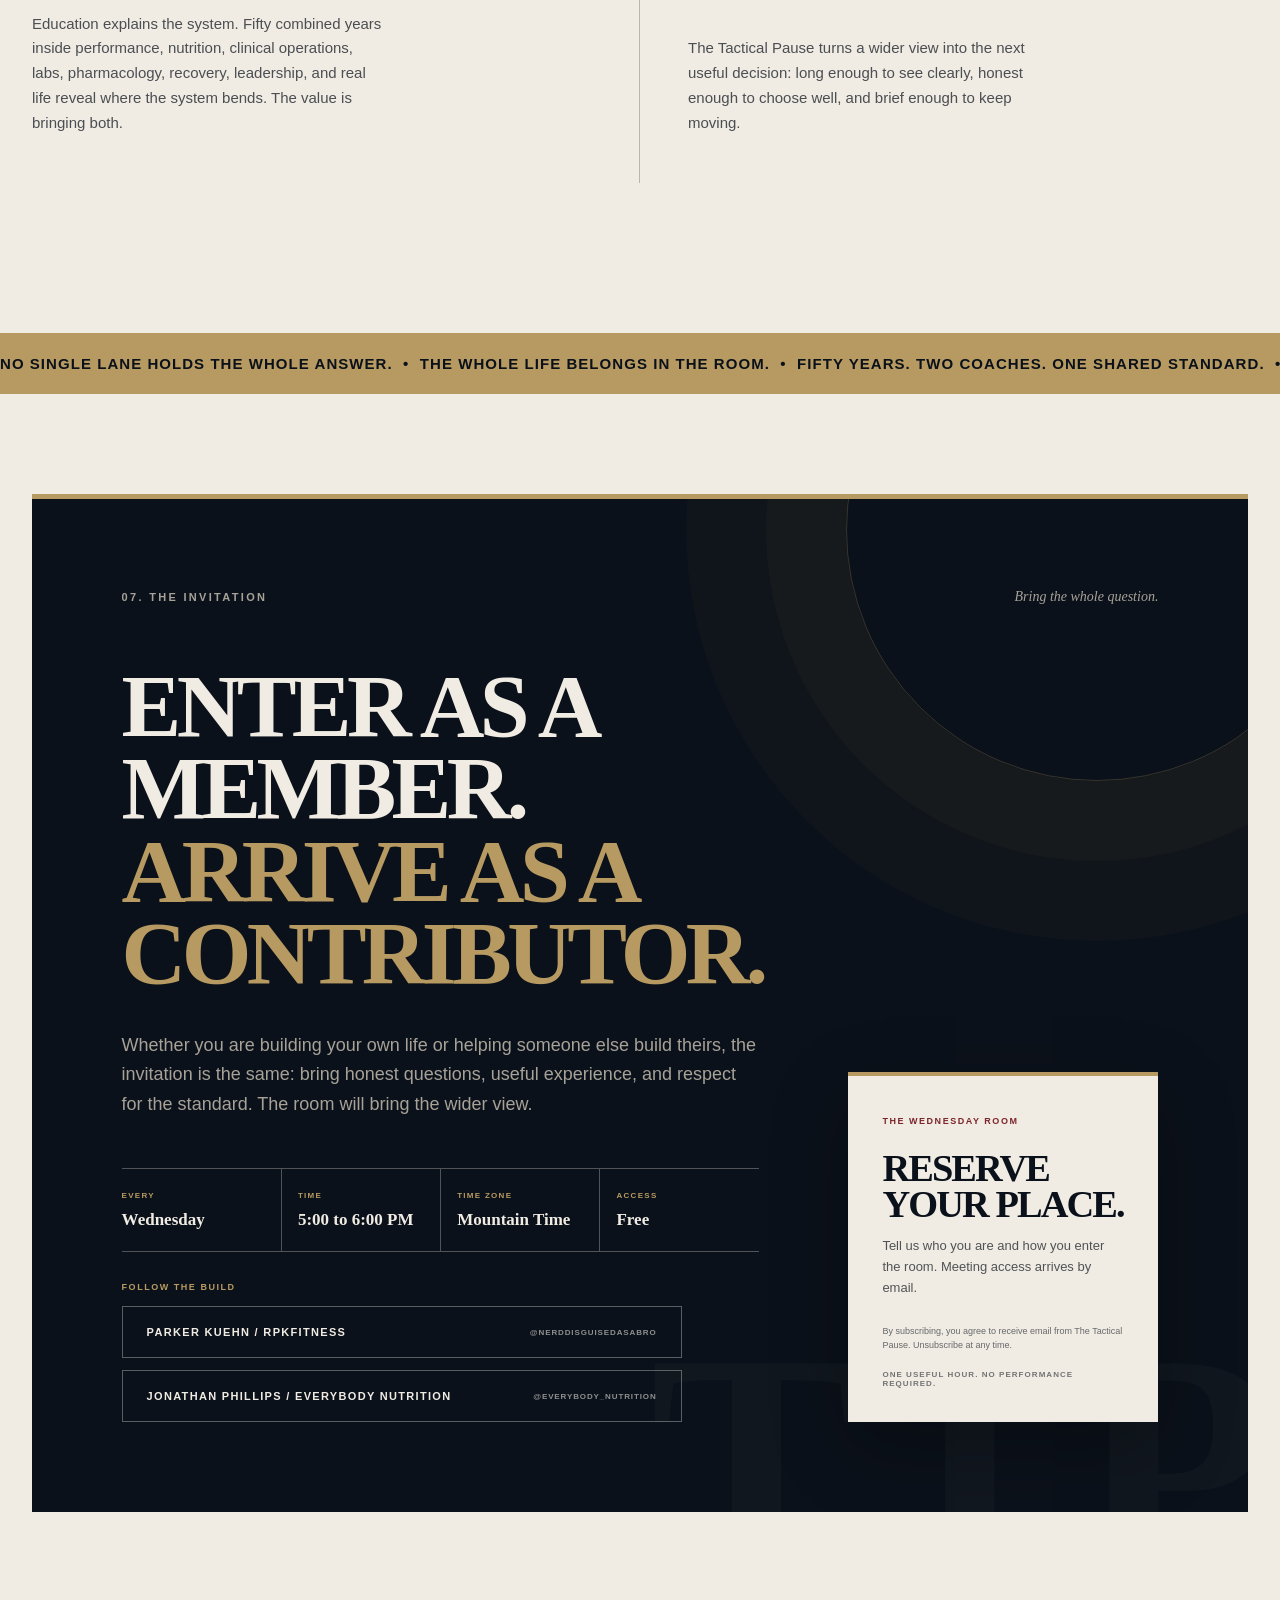
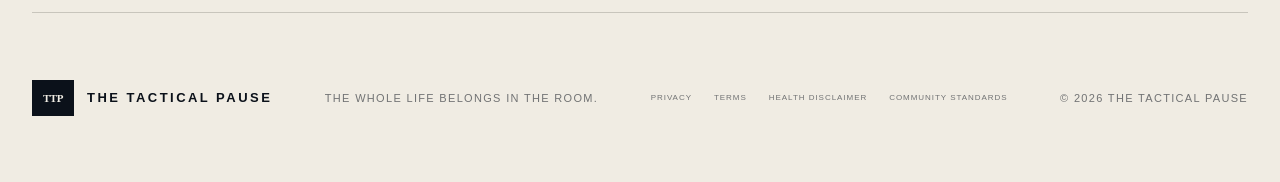
==== commit 147f0ace: "Update founder bios and social links" ====
--- a/index.html
+++ b/index.html
@@ -60,8 +60,8 @@
 
     <section class="proof-strip" aria-label="What guides The Tactical Pause">
       <div class="shell proof-grid">
-        <p><span>20 years</span>Division I performance, law enforcement, clinical leadership, hormone and sexual health, recovery, family, and life beyond the title.</p>
-        <p><span>30 years</span>Coaching across nutrition, health, fitness, wellness, and personal development, where plans eventually answer to people.</p>
+        <p><span>Parker Kuehn · 20 years</span>Nutrition, health, fitness, and wellness, with deep work in lifestyle, behavior, and personal development, strengthened by Division I performance, law enforcement, clinical leadership, hormone and sexual health, recovery, and family.</p>
+        <p><span>Jonathan Phillips · 30 years</span>Nutrition, health, and fitness experience spanning Division I, MLB, NFL, and MMA athletes, supplement manufacturing, food practices, and real life.</p>
         <p><span>One shared purpose</span>Build the room we kept looking for, where the person matters more than the lane and no useful truth has to wait outside.</p>
       </div>
     </section>
@@ -74,8 +74,8 @@
       <div class="story-body">
         <p class="story-lead">This community is being built by two coaches who have spent a combined half century where information meets consequence. Both remain active inside the very spaces this room is designed to connect.</p>
         <div class="founder-ledger">
-          <article><span>One path · 20 years</span><p>Hall of Fame caliber Division I football programming. Law enforcement. Clinical operations and leadership in hormone replacement and sexual health. Lab work, pharmacology, recovery, counseling frameworks, twelve years of sobriety, twenty years of marriage, and fatherhood.</p></article>
-          <article><span>Another path · 30 years</span><p>Three decades across nutrition, health, fitness, wellness, and personal development. Years spent coaching the person, not merely handing instructions to the body.</p></article>
+          <article><span>Parker Kuehn · 20 years</span><p>Two decades across nutrition, health, fitness, and wellness, with deep work in lifestyle, behavior, and personal development. Premier Division I football programming. Law enforcement. Clinical operations and leadership in hormone replacement and sexual health. Lab work, pharmacology, recovery, counseling frameworks, twelve years of sobriety, twenty years of marriage, and fatherhood.</p></article>
+          <article><span>Jonathan Phillips · 30 years</span><p>Three decades across nutrition, health, and fitness, including work with Division I, MLB, NFL, and MMA athletes. Years spent advising and coaching people on how the body works, what makes it work well, and how to optimize it with purpose. His experience reaches deep into the raw materials and manufacturing behind the supplement industry, along with the food practices that shape everyday health. A family man working with the same twenty-four hours as everyone else, just using them a little differently.</p></article>
         </div>
         <div class="story-note"><span>Why we built it</span><p>We kept seeing good people enter good communities for better health, deeper knowledge, and stronger lives, only to receive excellent pieces with no place to assemble the whole. The Tactical Pause is that place.</p></div>
         <blockquote>“We are not interested in sounding informed. We are interested in what still works when information meets a real person.”</blockquote>
@@ -161,7 +161,11 @@
               <span><small>Time zone</small>Mountain Time</span>
               <span><small>Access</small>Free</span>
             </div>
-            <a class="secondary" href="https://instagram.com/nerddisguisedasabro" target="_blank" rel="noreferrer">Follow the build</a>
+            <div class="social-build" aria-label="Follow the founders on Instagram">
+              <span>Follow the build</span>
+              <a class="secondary" href="https://instagram.com/nerddisguisedasabro" target="_blank" rel="noreferrer">Parker Kuehn / RPKFitness <small>@nerddisguisedasabro</small></a>
+              <a class="secondary" href="https://www.instagram.com/everybody_nutrition/" target="_blank" rel="noreferrer">Jonathan Phillips / Everybody Nutrition <small>@everybody_nutrition</small></a>
+            </div>
           </div>
           <aside class="join-form" aria-label="Enter the Wednesday Room">
             <span class="form-kicker">The Wednesday Room</span>
--- a/redesign.css
+++ b/redesign.css
@@ -347,7 +347,11 @@
 .room-schedule > span { padding: 22px 16px 22px 0; color: var(--ivory); font-family: "Source Serif 4", Georgia, serif; font-size: 17px; font-weight: 750; line-height: 1.15; }
 .room-schedule > span + span { padding-left: 16px; border-left: 1px solid rgba(240,236,227,.3); }
 .room-schedule small { display: block; margin-bottom: 10px; color: var(--brass); font-family: "Archivo", Arial, sans-serif; font-size: 8px; font-weight: 800; letter-spacing: .16em; text-transform: uppercase; }
-.join-copy > .secondary { display: inline-flex; }
+.social-build { display: grid; gap: 12px; max-width: 560px; }
+.social-build > span { margin-bottom: 2px; color: var(--brass); font-family: "Archivo", Arial, sans-serif; font-size: 9px; font-weight: 850; letter-spacing: .17em; text-transform: uppercase; }
+.social-build .secondary { display: flex; justify-content: space-between; align-items: center; gap: 24px; border-color: rgba(240,236,227,.35); transition: border-color .2s, background .2s; }
+.social-build .secondary:hover { border-color: var(--brass); background: rgba(184,144,77,.08); }
+.social-build small { color: rgba(240,236,227,.58); font-size: 8px; font-weight: 750; letter-spacing: .11em; }
 .join-form { padding: 34px; background: var(--ivory); color: var(--navy); border-top: 4px solid var(--brass); box-shadow: 0 25px 70px rgba(0,0,0,.26); }
 .join-form .form-kicker { color: var(--burn); font-family: "Archivo", Arial, sans-serif; font-size: 9px; font-weight: 800; letter-spacing: .17em; text-transform: uppercase; }
 .join-form h3 { margin: 22px 0 14px; font-family: "Source Serif 4", Georgia, serif; font-size: clamp(33px, 3vw, 48px); font-weight: 850; line-height: .94; letter-spacing: -.05em; }
@@ -362,6 +366,10 @@
 .join-form .formkit-form[data-uid="426ade61da"] .formkit-input:focus,
 .join-form .formkit-form[data-uid="426ade61da"] .formkit-select:focus { border-color: var(--burn) !important; box-shadow: 0 0 0 1px var(--burn) !important; }
 .form-consent { display: block; margin-top: 12px; color: rgba(11,17,26,.6); font-family: "Archivo", Arial, sans-serif; font-size: 9px; line-height: 1.55; }
+.footer { gap: 28px; }
+.footer .legal-links { display: flex; flex-wrap: wrap; justify-content: center; gap: 12px 22px; font-size: 8px; letter-spacing: .12em; }
+.footer .legal-links a { opacity: .55; }
+.footer .legal-links a:hover { opacity: 1; }
 .join-form .formkit-form[data-uid="426ade61da"] .formkit-submit { width: 100% !important; margin: 2px 0 0 !important; background: var(--brass) !important; color: var(--navy) !important; border-radius: 0 !important; font-family: "Archivo", Arial, sans-serif !important; font-size: 9px !important; font-weight: 850 !important; letter-spacing: .16em !important; text-transform: uppercase !important; }
 .join-form .formkit-form[data-uid="426ade61da"] .formkit-submit > span { padding: 18px 22px !important; }
 .join-form .formkit-form[data-uid="426ade61da"] .formkit-powered-by-convertkit-container { margin-top: 12px !important; opacity: .58; }
@@ -377,4 +385,6 @@
   .room-schedule > span:nth-child(3) { padding-left: 0; border-left: 0; border-top: 1px solid rgba(240,236,227,.3); }
   .room-schedule > span:nth-child(4) { border-top: 1px solid rgba(240,236,227,.3); }
   .join-form { padding: 26px 20px; }
-}
+  .social-build .secondary { align-items: flex-start; flex-direction: column; gap: 7px; }
+  .footer .legal-links { justify-content: flex-start; }
+}
